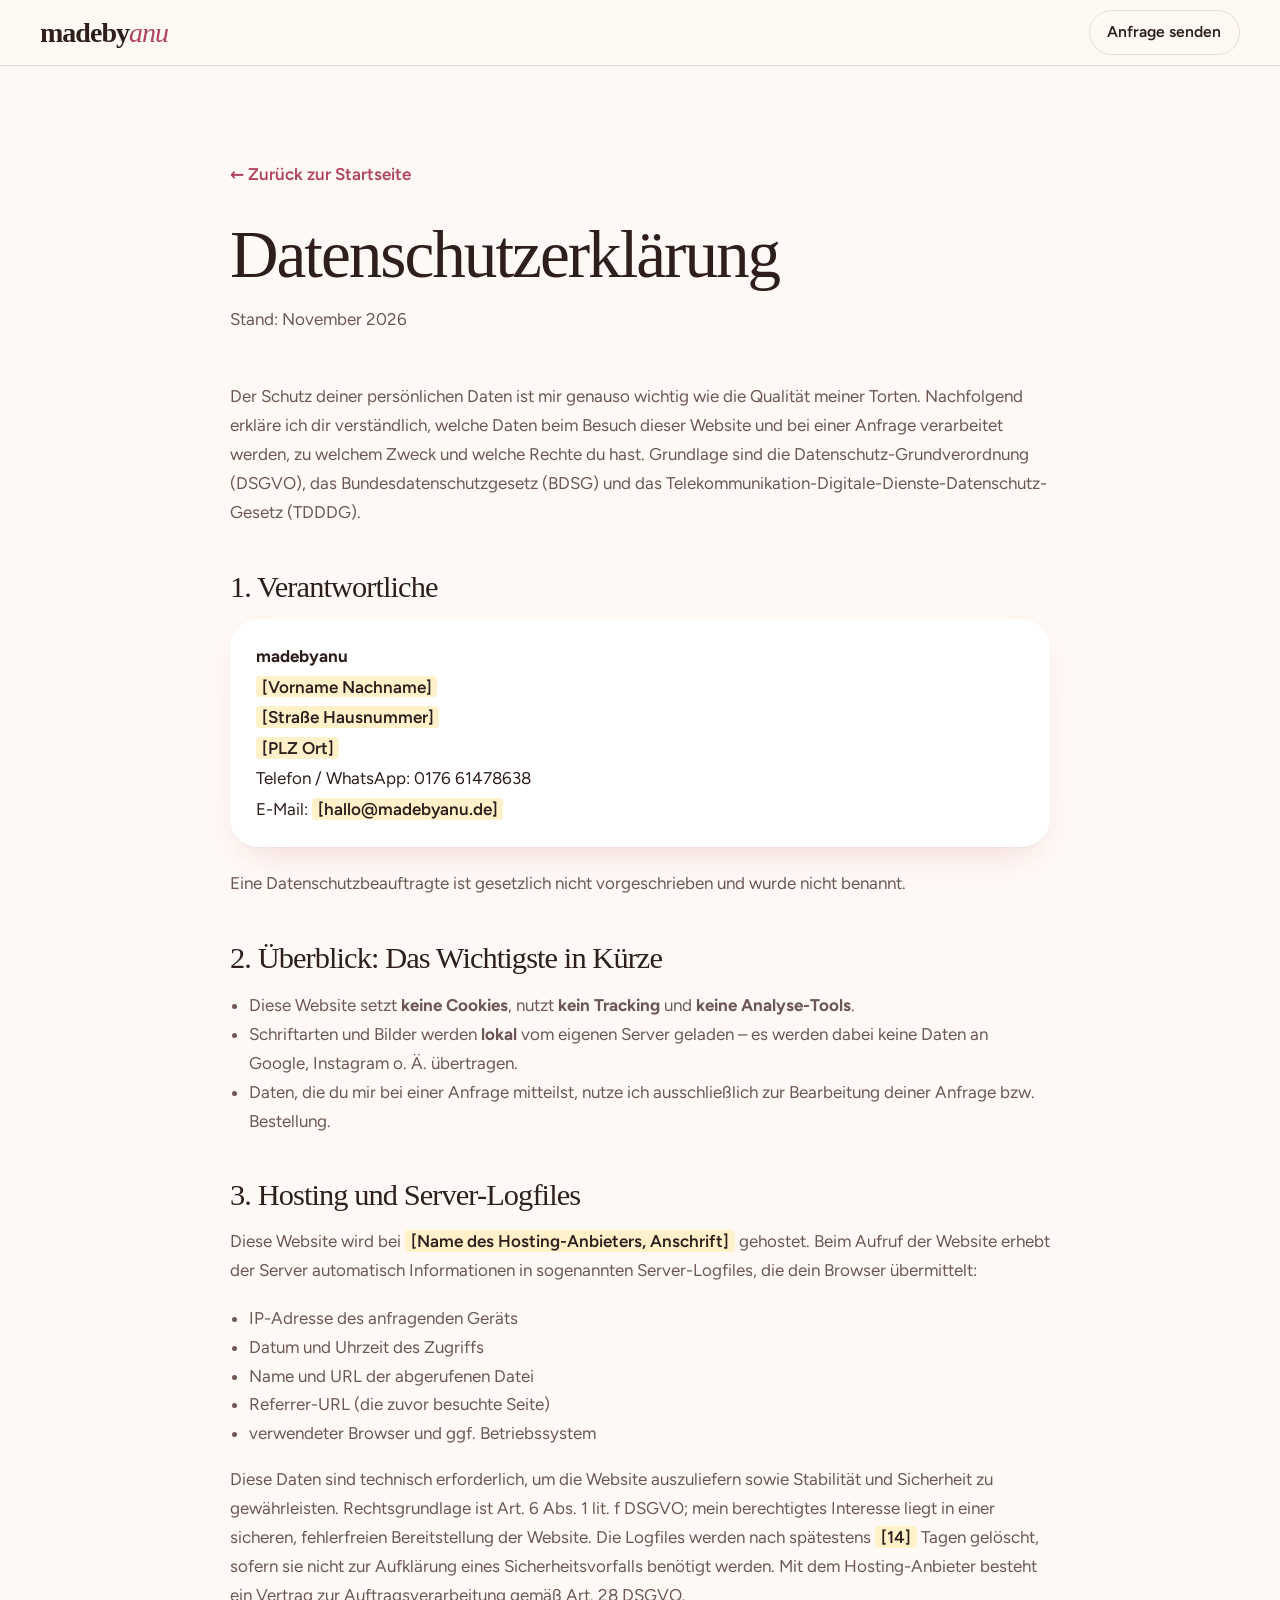
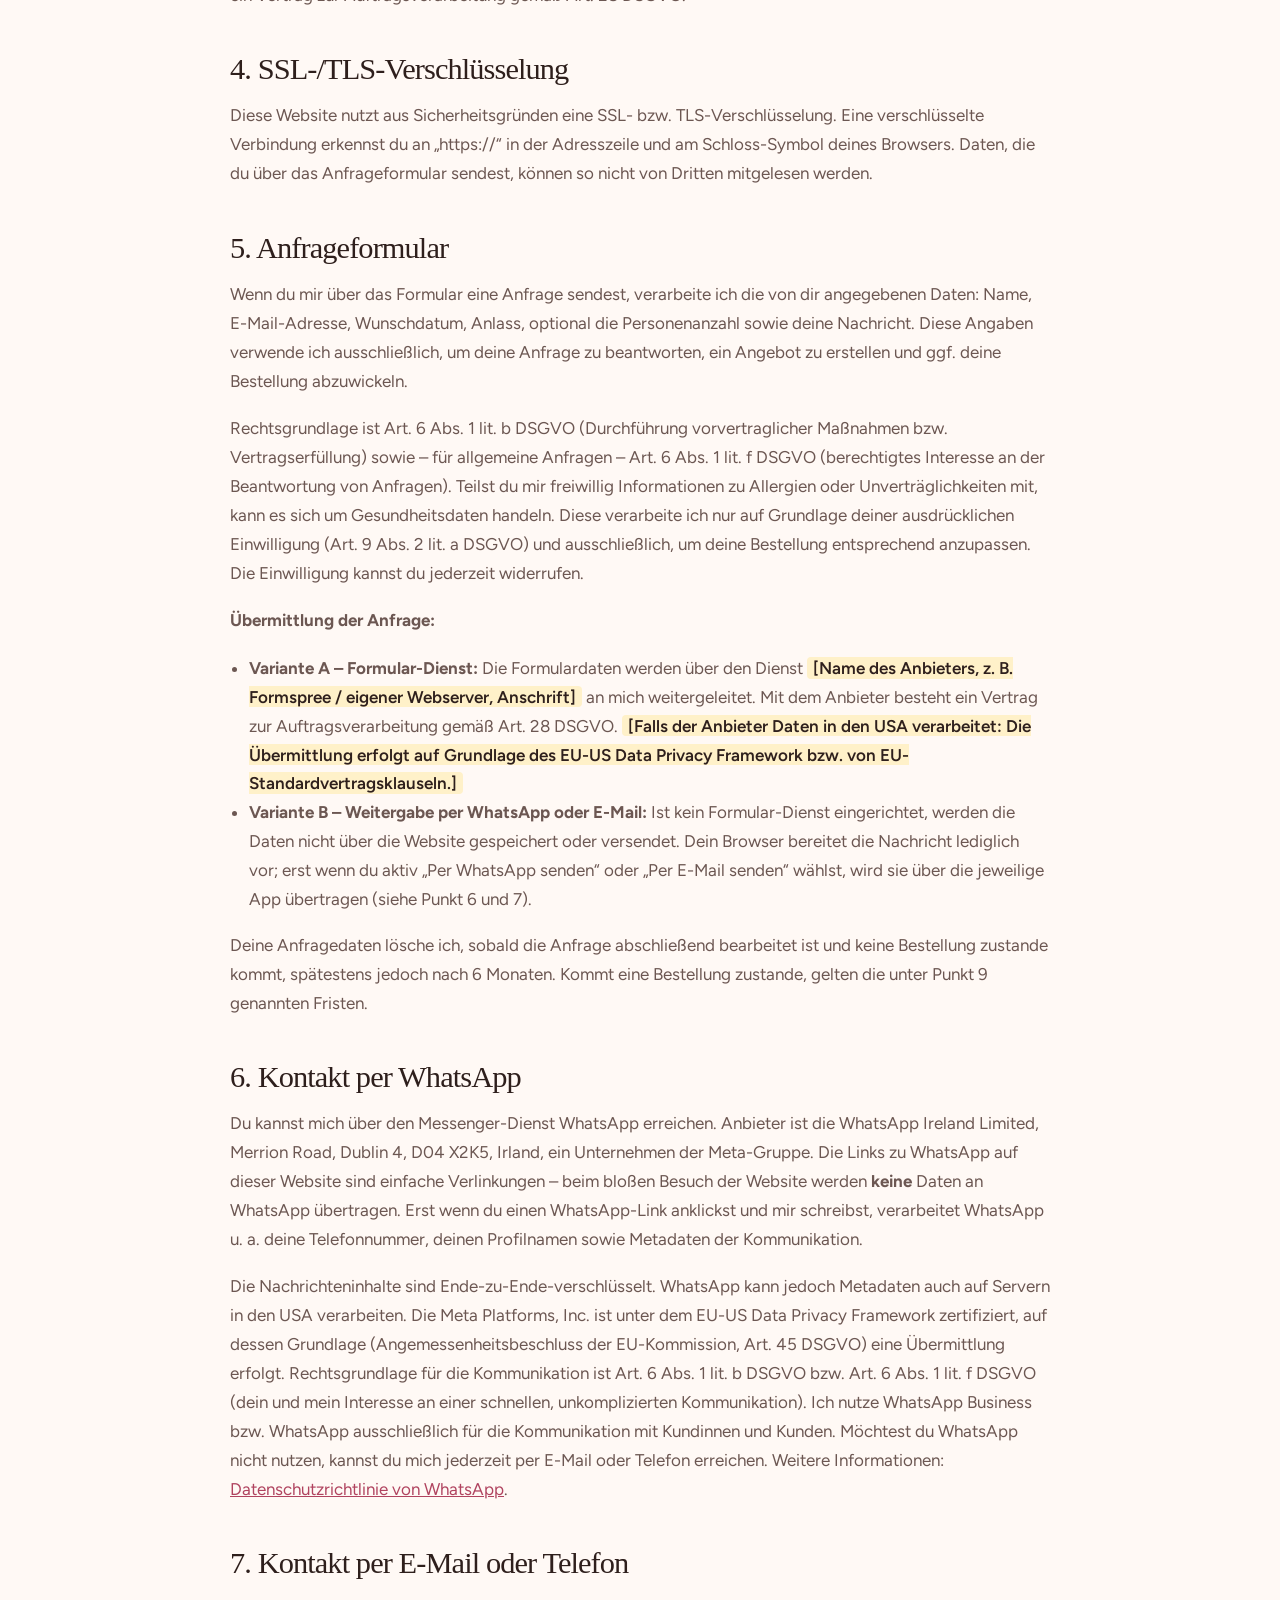
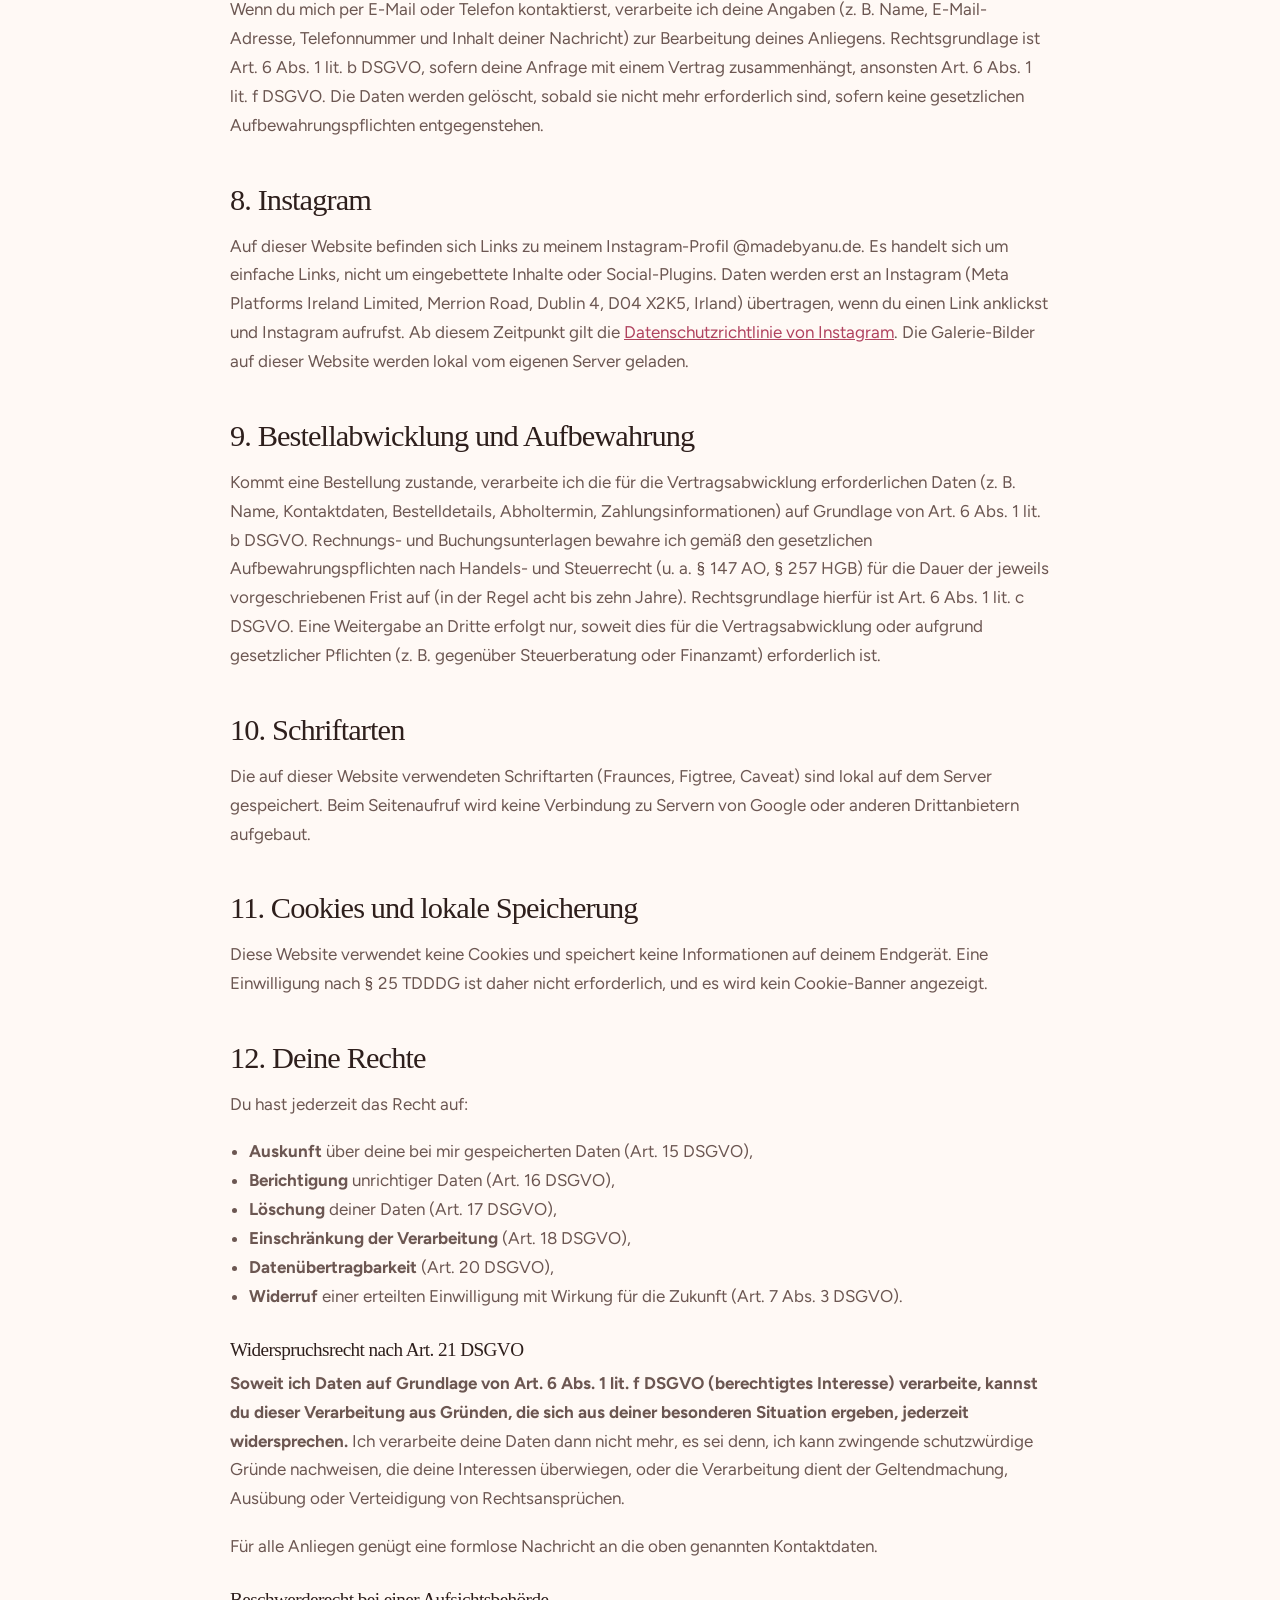
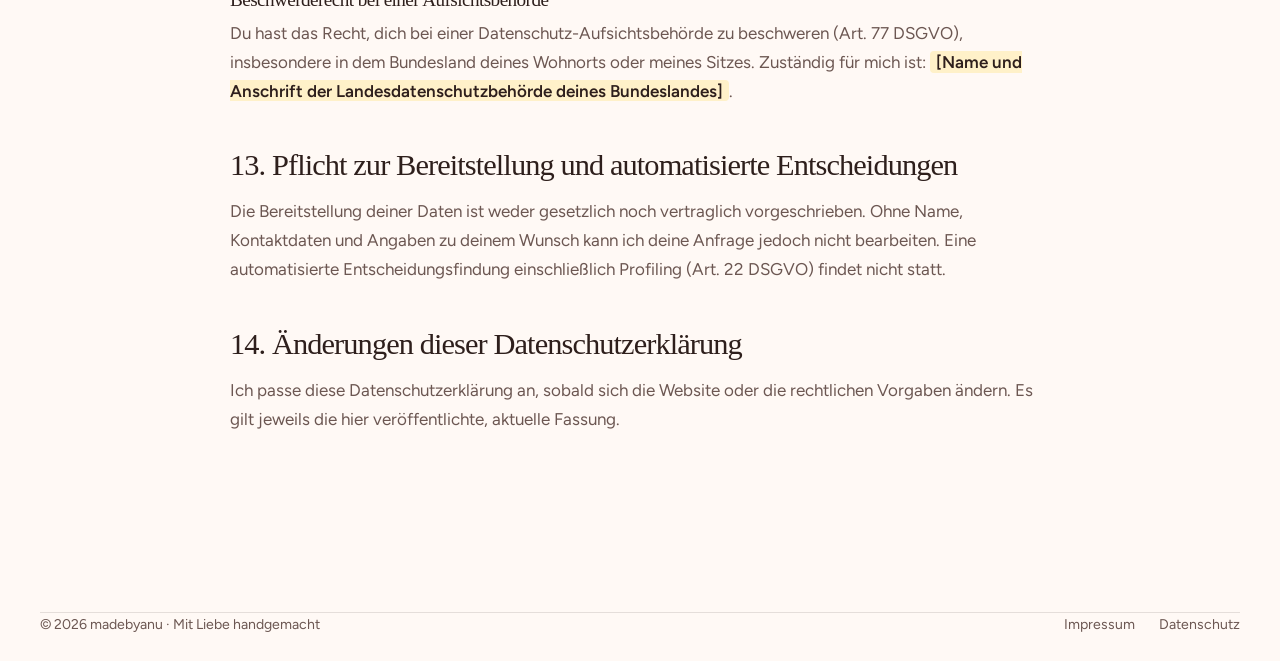
==== datenschutz.html @ 656e993e "madebyanu Website: Video-Hero, Sorten, Kreationen, Kontakt, Impressum & Datenschutz Co-Authored-By: " ====
<!doctype html>
<html lang="de">
<head>
  <meta charset="utf-8">
  <meta name="viewport" content="width=device-width, initial-scale=1">
  <title>Datenschutzerklärung – madebyanu</title>
  <meta name="robots" content="noindex, follow">
  <link rel="icon" href="assets/img/favicon.svg" type="image/svg+xml">
  <link rel="stylesheet" href="assets/css/styles.css">
</head>
<body>
<a class="skip-link" href="#main">Zum Inhalt springen</a>
<header class="site-header is-scrolled">
  <div class="wrap nav">
    <a class="logo" href="index.html" aria-label="madebyanu – zur Startseite"><b>madeby</b><i>anu</i></a>
    <a class="btn btn--ghost" href="index.html#kontakt" style="min-height:44px;padding:.5rem 1.1rem">Anfrage senden</a>
  </div>
</header>

<main id="main" class="legal">
  <div class="wrap">
    <a class="back-link" href="index.html">← Zurück zur Startseite</a>
    <h1>Datenschutz&shy;erklärung</h1>
    <p class="meta">Stand: November 2026</p>

    <p>
      Der Schutz deiner persönlichen Daten ist mir genauso wichtig wie die Qualität meiner Torten. Nachfolgend erkläre ich
      dir verständlich, welche Daten beim Besuch dieser Website und bei einer Anfrage verarbeitet werden, zu welchem Zweck
      und welche Rechte du hast. Grundlage sind die Datenschutz-Grundverordnung (DSGVO), das Bundesdatenschutzgesetz (BDSG)
      und das Telekommunikation-Digitale-Dienste-Datenschutz-Gesetz (TDDDG).
    </p>

    <h2>1. Verantwortliche</h2>
    <address>
      <strong>madebyanu</strong><br>
      <span class="placeholder">[Vorname Nachname]</span><br>
      <span class="placeholder">[Straße Hausnummer]</span><br>
      <span class="placeholder">[PLZ Ort]</span><br>
      Telefon / WhatsApp: 0176 61478638<br>
      E-Mail: <span class="placeholder">[hallo@madebyanu.de]</span>
    </address>
    <p>Eine Datenschutzbeauftragte ist gesetzlich nicht vorgeschrieben und wurde nicht benannt.</p>

    <h2>2. Überblick: Das Wichtigste in Kürze</h2>
    <ul>
      <li>Diese Website setzt <strong>keine Cookies</strong>, nutzt <strong>kein Tracking</strong> und <strong>keine Analyse-Tools</strong>.</li>
      <li>Schriftarten und Bilder werden <strong>lokal</strong> vom eigenen Server geladen – es werden dabei keine Daten an Google, Instagram o. Ä. übertragen.</li>
      <li>Daten, die du mir bei einer Anfrage mitteilst, nutze ich ausschließlich zur Bearbeitung deiner Anfrage bzw. Bestellung.</li>
    </ul>

    <h2>3. Hosting und Server-Logfiles</h2>
    <p>
      Diese Website wird bei <span class="placeholder">[Name des Hosting-Anbieters, Anschrift]</span> gehostet. Beim Aufruf
      der Website erhebt der Server automatisch Informationen in sogenannten Server-Logfiles, die dein Browser übermittelt:
    </p>
    <ul>
      <li>IP-Adresse des anfragenden Geräts</li>
      <li>Datum und Uhrzeit des Zugriffs</li>
      <li>Name und URL der abgerufenen Datei</li>
      <li>Referrer-URL (die zuvor besuchte Seite)</li>
      <li>verwendeter Browser und ggf. Betriebssystem</li>
    </ul>
    <p>
      Diese Daten sind technisch erforderlich, um die Website auszuliefern sowie Stabilität und Sicherheit zu gewährleisten.
      Rechtsgrundlage ist Art. 6 Abs. 1 lit. f DSGVO; mein berechtigtes Interesse liegt in einer sicheren, fehlerfreien
      Bereitstellung der Website. Die Logfiles werden nach spätestens <span class="placeholder">[14]</span> Tagen gelöscht,
      sofern sie nicht zur Aufklärung eines Sicherheitsvorfalls benötigt werden. Mit dem Hosting-Anbieter besteht ein Vertrag
      zur Auftragsverarbeitung gemäß Art. 28 DSGVO.
    </p>

    <h2>4. SSL-/TLS-Verschlüsselung</h2>
    <p>
      Diese Website nutzt aus Sicherheitsgründen eine SSL- bzw. TLS-Verschlüsselung. Eine verschlüsselte Verbindung erkennst
      du an „https://“ in der Adresszeile und am Schloss-Symbol deines Browsers. Daten, die du über das Anfrageformular
      sendest, können so nicht von Dritten mitgelesen werden.
    </p>

    <h2>5. Anfrageformular</h2>
    <p>
      Wenn du mir über das Formular eine Anfrage sendest, verarbeite ich die von dir angegebenen Daten: Name, E-Mail-Adresse,
      Wunschdatum, Anlass, optional die Personenanzahl sowie deine Nachricht. Diese Angaben verwende ich ausschließlich, um
      deine Anfrage zu beantworten, ein Angebot zu erstellen und ggf. deine Bestellung abzuwickeln.
    </p>
    <p>
      Rechtsgrundlage ist Art. 6 Abs. 1 lit. b DSGVO (Durchführung vorvertraglicher Maßnahmen bzw. Vertragserfüllung) sowie
      – für allgemeine Anfragen – Art. 6 Abs. 1 lit. f DSGVO (berechtigtes Interesse an der Beantwortung von Anfragen).
      Teilst du mir freiwillig Informationen zu Allergien oder Unverträglichkeiten mit, kann es sich um Gesundheitsdaten handeln.
      Diese verarbeite ich nur auf Grundlage deiner ausdrücklichen Einwilligung (Art. 9 Abs. 2 lit. a DSGVO) und ausschließlich,
      um deine Bestellung entsprechend anzupassen. Die Einwilligung kannst du jederzeit widerrufen.
    </p>
    <p><strong>Übermittlung der Anfrage:</strong></p>
    <ul>
      <li>
        <strong>Variante A – Formular-Dienst:</strong> Die Formulardaten werden über den Dienst
        <span class="placeholder">[Name des Anbieters, z. B. Formspree / eigener Webserver, Anschrift]</span> an mich
        weitergeleitet. Mit dem Anbieter besteht ein Vertrag zur Auftragsverarbeitung gemäß Art. 28 DSGVO.
        <span class="placeholder">[Falls der Anbieter Daten in den USA verarbeitet: Die Übermittlung erfolgt auf Grundlage des
        EU-US Data Privacy Framework bzw. von EU-Standardvertragsklauseln.]</span>
      </li>
      <li>
        <strong>Variante B – Weitergabe per WhatsApp oder E-Mail:</strong> Ist kein Formular-Dienst eingerichtet, werden die Daten
        nicht über die Website gespeichert oder versendet. Dein Browser bereitet die Nachricht lediglich vor; erst wenn du aktiv
        „Per WhatsApp senden“ oder „Per E-Mail senden“ wählst, wird sie über die jeweilige App übertragen (siehe Punkt 6 und 7).
      </li>
    </ul>
    <p>
      Deine Anfragedaten lösche ich, sobald die Anfrage abschließend bearbeitet ist und keine Bestellung zustande kommt,
      spätestens jedoch nach 6 Monaten. Kommt eine Bestellung zustande, gelten die unter Punkt 9 genannten Fristen.
    </p>

    <h2>6. Kontakt per WhatsApp</h2>
    <p>
      Du kannst mich über den Messenger-Dienst WhatsApp erreichen. Anbieter ist die WhatsApp Ireland Limited, Merrion Road,
      Dublin 4, D04 X2K5, Irland, ein Unternehmen der Meta-Gruppe. Die Links zu WhatsApp auf dieser Website sind einfache
      Verlinkungen – beim bloßen Besuch der Website werden <strong>keine</strong> Daten an WhatsApp übertragen.
      Erst wenn du einen WhatsApp-Link anklickst und mir schreibst, verarbeitet WhatsApp u. a. deine Telefonnummer,
      deinen Profilnamen sowie Metadaten der Kommunikation.
    </p>
    <p>
      Die Nachrichteninhalte sind Ende-zu-Ende-verschlüsselt. WhatsApp kann jedoch Metadaten auch auf Servern in den USA
      verarbeiten. Die Meta Platforms, Inc. ist unter dem EU-US Data Privacy Framework zertifiziert, auf dessen Grundlage
      (Angemessenheitsbeschluss der EU-Kommission, Art. 45 DSGVO) eine Übermittlung erfolgt. Rechtsgrundlage für die
      Kommunikation ist Art. 6 Abs. 1 lit. b DSGVO bzw. Art. 6 Abs. 1 lit. f DSGVO (dein und mein Interesse an einer schnellen,
      unkomplizierten Kommunikation). Ich nutze WhatsApp Business bzw. WhatsApp ausschließlich für die Kommunikation mit
      Kundinnen und Kunden. Möchtest du WhatsApp nicht nutzen, kannst du mich jederzeit per E-Mail oder Telefon erreichen.
      Weitere Informationen: <a href="https://www.whatsapp.com/legal/privacy-policy-eea" target="_blank" rel="noopener">Datenschutzrichtlinie von WhatsApp</a>.
    </p>

    <h2>7. Kontakt per E-Mail oder Telefon</h2>
    <p>
      Wenn du mich per E-Mail oder Telefon kontaktierst, verarbeite ich deine Angaben (z. B. Name, E-Mail-Adresse,
      Telefonnummer und Inhalt deiner Nachricht) zur Bearbeitung deines Anliegens. Rechtsgrundlage ist Art. 6 Abs. 1 lit. b DSGVO,
      sofern deine Anfrage mit einem Vertrag zusammenhängt, ansonsten Art. 6 Abs. 1 lit. f DSGVO. Die Daten werden gelöscht,
      sobald sie nicht mehr erforderlich sind, sofern keine gesetzlichen Aufbewahrungspflichten entgegenstehen.
    </p>

    <h2>8. Instagram</h2>
    <p>
      Auf dieser Website befinden sich Links zu meinem Instagram-Profil @madebyanu.de. Es handelt sich um einfache Links,
      nicht um eingebettete Inhalte oder Social-Plugins. Daten werden erst an Instagram (Meta Platforms Ireland Limited,
      Merrion Road, Dublin 4, D04 X2K5, Irland) übertragen, wenn du einen Link anklickst und Instagram aufrufst. Ab diesem Zeitpunkt
      gilt die <a href="https://privacycenter.instagram.com/policy" target="_blank" rel="noopener">Datenschutzrichtlinie von Instagram</a>.
      Die Galerie-Bilder auf dieser Website werden lokal vom eigenen Server geladen.
    </p>

    <h2>9. Bestellabwicklung und Aufbewahrung</h2>
    <p>
      Kommt eine Bestellung zustande, verarbeite ich die für die Vertragsabwicklung erforderlichen Daten (z. B. Name,
      Kontaktdaten, Bestelldetails, Abholtermin, Zahlungsinformationen) auf Grundlage von Art. 6 Abs. 1 lit. b DSGVO.
      Rechnungs- und Buchungsunterlagen bewahre ich gemäß den gesetzlichen Aufbewahrungspflichten nach Handels- und Steuerrecht
      (u. a. § 147 AO, § 257 HGB) für die Dauer der jeweils vorgeschriebenen Frist auf (in der Regel acht bis zehn Jahre).
      Rechtsgrundlage hierfür ist Art. 6 Abs. 1 lit. c DSGVO. Eine Weitergabe an Dritte erfolgt nur, soweit dies für die
      Vertragsabwicklung oder aufgrund gesetzlicher Pflichten (z. B. gegenüber Steuerberatung oder Finanzamt) erforderlich ist.
    </p>

    <h2>10. Schriftarten</h2>
    <p>
      Die auf dieser Website verwendeten Schriftarten (Fraunces, Figtree, Caveat) sind lokal auf dem Server gespeichert.
      Beim Seitenaufruf wird keine Verbindung zu Servern von Google oder anderen Drittanbietern aufgebaut.
    </p>

    <h2>11. Cookies und lokale Speicherung</h2>
    <p>
      Diese Website verwendet keine Cookies und speichert keine Informationen auf deinem Endgerät. Eine Einwilligung
      nach § 25 TDDDG ist daher nicht erforderlich, und es wird kein Cookie-Banner angezeigt.
    </p>

    <h2>12. Deine Rechte</h2>
    <p>Du hast jederzeit das Recht auf:</p>
    <ul>
      <li><strong>Auskunft</strong> über deine bei mir gespeicherten Daten (Art. 15 DSGVO),</li>
      <li><strong>Berichtigung</strong> unrichtiger Daten (Art. 16 DSGVO),</li>
      <li><strong>Löschung</strong> deiner Daten (Art. 17 DSGVO),</li>
      <li><strong>Einschränkung der Verarbeitung</strong> (Art. 18 DSGVO),</li>
      <li><strong>Datenübertragbarkeit</strong> (Art. 20 DSGVO),</li>
      <li><strong>Widerruf</strong> einer erteilten Einwilligung mit Wirkung für die Zukunft (Art. 7 Abs. 3 DSGVO).</li>
    </ul>
    <h3>Widerspruchsrecht nach Art. 21 DSGVO</h3>
    <p>
      <strong>Soweit ich Daten auf Grundlage von Art. 6 Abs. 1 lit. f DSGVO (berechtigtes Interesse) verarbeite, kannst du
      dieser Verarbeitung aus Gründen, die sich aus deiner besonderen Situation ergeben, jederzeit widersprechen.</strong>
      Ich verarbeite deine Daten dann nicht mehr, es sei denn, ich kann zwingende schutzwürdige Gründe nachweisen, die deine
      Interessen überwiegen, oder die Verarbeitung dient der Geltendmachung, Ausübung oder Verteidigung von Rechtsansprüchen.
    </p>
    <p>Für alle Anliegen genügt eine formlose Nachricht an die oben genannten Kontaktdaten.</p>

    <h3>Beschwerderecht bei einer Aufsichtsbehörde</h3>
    <p>
      Du hast das Recht, dich bei einer Datenschutz-Aufsichtsbehörde zu beschweren (Art. 77 DSGVO), insbesondere in dem
      Bundesland deines Wohnorts oder meines Sitzes. Zuständig für mich ist:
      <span class="placeholder">[Name und Anschrift der Landesdatenschutzbehörde deines Bundeslandes]</span>.
    </p>

    <h2>13. Pflicht zur Bereitstellung und automatisierte Entscheidungen</h2>
    <p>
      Die Bereitstellung deiner Daten ist weder gesetzlich noch vertraglich vorgeschrieben. Ohne Name, Kontaktdaten und
      Angaben zu deinem Wunsch kann ich deine Anfrage jedoch nicht bearbeiten. Eine automatisierte Entscheidungsfindung
      einschließlich Profiling (Art. 22 DSGVO) findet nicht statt.
    </p>

    <h2>14. Änderungen dieser Datenschutzerklärung</h2>
    <p>
      Ich passe diese Datenschutzerklärung an, sobald sich die Website oder die rechtlichen Vorgaben ändern.
      Es gilt jeweils die hier veröffentlichte, aktuelle Fassung.
    </p>
  </div>
</main>

<footer class="site-footer" style="padding-top:2rem">
  <div class="wrap footer-bottom" style="padding-top:0">
    <p style="margin:0">© 2026 madebyanu · Mit Liebe handgemacht</p>
    <nav aria-label="Rechtliches"><ul><li><a href="impressum.html">Impressum</a></li><li><a href="datenschutz.html" aria-current="page">Datenschutz</a></li></ul></nav>
  </div>
</footer>
</body>
</html>
---- assets/css/styles.css ----
/* ==========================================================================
   madebyanu – Stylesheet  ·  "soft girly" Look
   Handgeschriebenes CSS ohne Framework-CDN: eigener Look, schnell, DSGVO-freundlich.
   ========================================================================== */

/* ---------- Schriften (lokal, SIL Open Font License) ---------- */
@font-face { font-family: "Fraunces"; src: url("../fonts/fraunces-latin-full-normal.woff2") format("woff2"); font-weight: 100 900; font-style: normal; font-display: swap; }
@font-face { font-family: "Fraunces"; src: url("../fonts/fraunces-latin-full-italic.woff2") format("woff2"); font-weight: 100 900; font-style: italic; font-display: swap; }
@font-face { font-family: "Figtree"; src: url("../fonts/figtree-latin-wght-normal.woff2") format("woff2"); font-weight: 300 900; font-style: normal; font-display: swap; }
@font-face { font-family: "Caveat"; src: url("../fonts/caveat-latin-500-normal.woff2") format("woff2"); font-weight: 500; font-style: normal; font-display: swap; }

/* ---------- Design-Tokens ---------- */
:root {
  --milk: #fff9f5;
  --milk-2: #fdf1ec;
  --blush: #fde6ea;
  --pink: #f7c4cf;
  --pink-mid: #ee9fb1;
  --berry: #b0435f;          /* Text-Akzent, AA auf hellem Grund */
  --pistachio: #a8c26a;
  --pistachio-soft: #edf2dc;
  --lotus: #c98a4b;
  --lotus-soft: #f7e9d8;
  --ink: #2e1f1c;
  --ink-soft: #6c5752;
  --line: rgba(46, 31, 28, .12);
  --white: #ffffff;

  --serif: "Fraunces", "Iowan Old Style", Georgia, serif;
  --sans: "Figtree", system-ui, -apple-system, "Segoe UI", sans-serif;
  --hand: "Caveat", "Segoe Print", cursive;

  --r-s: 16px;
  --r: 28px;
  --r-l: 40px;
  --shadow: 0 1px 2px rgba(46, 31, 28, .04), 0 16px 40px -20px rgba(176, 67, 95, .28);
  --shadow-lift: 0 2px 6px rgba(46, 31, 28, .05), 0 30px 60px -28px rgba(176, 67, 95, .42);

  --wrap: 1240px;
  --gutter: clamp(1rem, 4vw, 2.5rem);
  --section: clamp(4.5rem, 10vw, 8.5rem);
  --ease: cubic-bezier(.22, .8, .24, 1);
}

/* ---------- Basis ---------- */
*, *::before, *::after { box-sizing: border-box; }
html { scroll-behavior: smooth; scroll-padding-top: 90px; -webkit-text-size-adjust: 100%; }
body {
  margin: 0; background: var(--milk); color: var(--ink);
  font-family: var(--sans); font-size: clamp(1rem, .96rem + .2vw, 1.0625rem); line-height: 1.7;
  -webkit-font-smoothing: antialiased; text-rendering: optimizeLegibility; overflow-x: hidden;
}
img, svg, video { display: block; max-width: 100%; }
a { color: inherit; }
button, input, select, textarea { font: inherit; color: inherit; }
::selection { background: var(--pink); color: var(--ink); }

h1, h2, h3 {
  font-family: var(--serif); font-weight: 400; margin: 0;
  font-variation-settings: "SOFT" 100, "WONK" 0, "opsz" 96;
  line-height: 1.02; letter-spacing: -.03em;
}
h1 em, h2 em, h3 em { font-style: italic; color: var(--berry); font-variation-settings: "SOFT" 100, "WONK" 1, "opsz" 96; }
p { margin: 0 0 1.1em; }

.wrap { width: min(100% - var(--gutter) * 2, var(--wrap)); margin-inline: auto; }

.skip-link { position: absolute; left: 1rem; top: -4rem; z-index: 100; background: var(--ink); color: var(--milk); padding: .7rem 1.1rem; border-radius: 999px; text-decoration: none; transition: top .2s; }
.skip-link:focus { top: 1rem; }
:focus-visible { outline: 2px solid var(--berry); outline-offset: 3px; border-radius: 8px; }
.sr-only { position: absolute; width: 1px; height: 1px; padding: 0; margin: -1px; overflow: hidden; clip: rect(0,0,0,0); white-space: nowrap; border: 0; }

/* Mini-Label (Pill) */
.pill {
  display: inline-flex; align-items: center; gap: .45rem;
  padding: .42rem .95rem; border-radius: 999px; background: var(--white);
  font-size: .78rem; font-weight: 600; letter-spacing: .08em; text-transform: uppercase; color: var(--berry);
  box-shadow: 0 0 0 1px var(--line);
  margin-bottom: 1.3rem;
}
.pill--pink { background: var(--blush); box-shadow: none; }
.hand { font-family: var(--hand); font-weight: 500; color: var(--berry); line-height: 1.1; }

/* Sticker */
.sticker {
  position: absolute; z-index: 2; display: inline-flex; align-items: center; gap: .35rem;
  padding: .38rem .8rem; border-radius: 999px; background: var(--ink); color: var(--milk);
  font-size: .74rem; font-weight: 700; letter-spacing: .06em; text-transform: uppercase;
  transform: rotate(-6deg); box-shadow: 0 8px 20px -10px rgba(46, 31, 28, .5);
}
.sticker--pink { background: var(--pink); color: var(--ink); }

/* ---------- Buttons ---------- */
.btn {
  --bg: var(--ink); --fg: var(--milk);
  display: inline-flex; align-items: center; justify-content: center; gap: .6rem;
  min-height: 54px; padding: .85rem 1.65rem; border-radius: 999px;
  background: var(--bg); color: var(--fg); border: 1px solid var(--bg);
  font-weight: 600; font-size: .98rem; text-decoration: none; cursor: pointer;
  transition: transform .35s var(--ease), box-shadow .35s var(--ease), background .25s, color .25s;
}
.btn:hover { transform: translateY(-2px) scale(1.01); box-shadow: var(--shadow); }
.btn svg { width: 18px; height: 18px; transition: transform .35s var(--ease); }
.btn:hover svg { transform: translateX(3px); }
.btn--light { --bg: rgba(255, 255, 255, .78); --fg: var(--ink); border-color: rgba(255, 255, 255, .9); -webkit-backdrop-filter: blur(10px); backdrop-filter: blur(10px); }
.btn--ghost { --bg: transparent; --fg: var(--ink); border-color: var(--line); }
.btn--ghost:hover { background: var(--white); }
.btn--pink { --bg: var(--berry); --fg: var(--white); }

/* ---------- Header ---------- */
.site-header { position: fixed; inset: 0 0 auto; z-index: 50; padding: 1.4rem 0; transition: padding .35s, background .35s, box-shadow .35s; }
.site-header.is-scrolled {
  padding: .55rem 0; background: rgba(255, 249, 245, .82);
  -webkit-backdrop-filter: saturate(1.3) blur(16px); backdrop-filter: saturate(1.3) blur(16px);
  box-shadow: 0 1px 0 var(--line);
}
.nav { display: flex; align-items: center; justify-content: space-between; gap: 1rem; }
.logo {
  display: inline-flex; align-items: baseline; text-decoration: none; position: relative; z-index: 2;
  font-family: var(--serif); font-size: 1.75rem; letter-spacing: -.035em; font-variation-settings: "SOFT" 100, "opsz" 72;
}
.logo i { font-style: italic; color: var(--berry); font-variation-settings: "SOFT" 100, "WONK" 1; }
.logo .logo-heart { width: 12px; height: 12px; align-self: flex-start; margin: .35rem 0 0 .15rem; color: var(--pink-mid); }

.nav-menu { display: flex; align-items: center; gap: .7rem; }
.nav-list {
  display: flex; align-items: center; gap: .2rem; list-style: none; margin: 0; padding: .35rem;
  background: rgba(255, 255, 255, .7); border-radius: 999px; box-shadow: 0 0 0 1px rgba(255,255,255,.9), 0 8px 24px -16px rgba(46,31,28,.35);
  -webkit-backdrop-filter: blur(14px); backdrop-filter: blur(14px);
}
.nav-list a {
  display: block; text-decoration: none; font-weight: 500; font-size: .93rem;
  padding: .5rem 1rem; border-radius: 999px; transition: background .25s, color .25s;
}
.nav-list a:hover { background: var(--blush); }
.nav-list a[aria-current="true"] { background: var(--ink); color: var(--milk); }
.ig-btn {
  width: 48px; height: 48px; border-radius: 50%; display: inline-grid; place-items: center; text-decoration: none;
  background: rgba(255,255,255,.7); box-shadow: 0 0 0 1px rgba(255,255,255,.9), 0 8px 24px -16px rgba(46,31,28,.35);
  -webkit-backdrop-filter: blur(14px); backdrop-filter: blur(14px); transition: transform .3s var(--ease), background .25s;
}
.ig-btn:hover { transform: rotate(-8deg) scale(1.06); background: var(--white); }
.ig-btn svg { width: 22px; height: 22px; }
.ig-btn .ig-label { display: none; }
.nav-cta { min-height: 48px; padding: .6rem 1.3rem; font-size: .92rem; }

.nav-toggle { display: none; width: 50px; height: 50px; border: 0; border-radius: 50%; background: var(--white); cursor: pointer; position: relative; z-index: 2; box-shadow: 0 8px 24px -16px rgba(46,31,28,.4); }
.nav-toggle span, .nav-toggle span::before, .nav-toggle span::after { position: absolute; left: 50%; width: 18px; height: 1.6px; background: var(--ink); border-radius: 2px; transform: translateX(-50%); transition: transform .35s var(--ease), background .2s; }
.nav-toggle span { top: 50%; }
.nav-toggle span::before, .nav-toggle span::after { content: ""; left: 0; transform: none; }
.nav-toggle span::before { top: -6px; } .nav-toggle span::after { top: 6px; }
.nav-toggle[aria-expanded="true"] span { background: transparent; }
.nav-toggle[aria-expanded="true"] span::before { transform: translateY(6px) rotate(45deg); }
.nav-toggle[aria-expanded="true"] span::after { transform: translateY(-6px) rotate(-45deg); }

/* ---------- Hero mit Video ---------- */
.hero { padding: 10px; }
.hero-frame {
  position: relative; overflow: hidden; isolation: isolate;
  min-height: max(640px, calc(100svh - 20px)); padding-top: 6.5rem;
  border-radius: clamp(24px, 3vw, 44px);
  background: var(--lotus-soft) url("../video/hero-cream-poster.jpg") center / cover;
  display: flex; align-items: flex-end;
}
.hero-video { position: absolute; inset: 0; width: 100%; height: 100%; object-fit: cover; z-index: -2; }
.hero-frame::before { /* milchiger Schleier für Lesbarkeit */
  content: ""; position: absolute; inset: 0; z-index: -1; pointer-events: none;
  background:
    radial-gradient(70% 80% at 0% 100%, rgba(255, 249, 245, .92) 0%, rgba(255, 249, 245, .7) 38%, rgba(255, 249, 245, 0) 72%),
    linear-gradient(to bottom, rgba(255, 249, 245, .55), rgba(255, 249, 245, 0) 22%);
}
.hero-content { position: relative; padding: clamp(1.5rem, 5vw, 4.5rem); padding-bottom: clamp(2rem, 6vw, 5rem); max-width: 860px; }
.hero h1 { font-size: clamp(2.5rem, 1.2rem + 4.8vw, 6.4rem); margin-bottom: 1.5rem; }
.hero h1 .line { display: block; }
.hero-lead { font-size: clamp(1.05rem, 1rem + .35vw, 1.25rem); color: var(--ink-soft); max-width: 33rem; margin-bottom: 2rem; }
.hero-cta { display: flex; flex-wrap: wrap; gap: .7rem; }

.hero-card { /* "gerade im Ofen" Glas-Karte */
  position: absolute; right: clamp(1rem, 3vw, 2.5rem); bottom: clamp(1rem, 3vw, 2.5rem);
  display: flex; align-items: center; gap: .9rem; padding: .7rem 1.2rem .7rem .7rem; max-width: 300px;
  background: rgba(255, 255, 255, .72); border-radius: 22px; box-shadow: 0 0 0 1px rgba(255,255,255,.9), var(--shadow);
  -webkit-backdrop-filter: blur(14px); backdrop-filter: blur(14px);
}
.hero-card img { width: 58px; height: 58px; border-radius: 16px; object-fit: cover; flex: none; }
.hero-card small { display: block; font-size: .72rem; font-weight: 700; letter-spacing: .08em; text-transform: uppercase; color: var(--berry); }
.hero-card strong { display: block; font-family: var(--serif); font-weight: 500; font-size: 1.05rem; line-height: 1.25; }
.hero-card .live { width: 8px; height: 8px; border-radius: 50%; background: var(--berry); display: inline-block; margin-right: .35rem; animation: blink 1.6s infinite; vertical-align: 1px; }
@keyframes blink { 50% { opacity: .25; } }

.video-toggle {
  position: absolute; top: clamp(5.5rem, 9vw, 6.5rem); right: clamp(1rem, 3vw, 2.5rem);
  width: 46px; height: 46px; border-radius: 50%; border: 0; cursor: pointer; display: grid; place-items: center;
  background: rgba(255, 255, 255, .7); -webkit-backdrop-filter: blur(10px); backdrop-filter: blur(10px);
  box-shadow: 0 0 0 1px rgba(255,255,255,.9);
}
.video-toggle svg { width: 18px; height: 18px; }
.video-toggle .i-play { display: none; }
.video-toggle[aria-pressed="true"] .i-play { display: block; }
.video-toggle[aria-pressed="true"] .i-pause { display: none; }

/* ---------- Laufband ---------- */
.ticker { background: var(--pink); overflow: hidden; padding: 1.1rem 0; white-space: nowrap; margin: 10px; border-radius: 999px; }
.ticker-track { display: inline-flex; animation: ticker 38s linear infinite; }
.ticker span { font-family: var(--serif); font-style: italic; font-size: clamp(1.3rem, 1.1rem + 1vw, 2rem); display: inline-flex; align-items: center; gap: 1.6rem; padding-right: 1.6rem; font-variation-settings: "SOFT" 100, "WONK" 1; }
.ticker span::after { content: "♡"; font-style: normal; font-size: .8em; color: var(--berry); }
@keyframes ticker { to { transform: translateX(-50%); } }

/* ---------- Sektionen ---------- */
.section { padding: var(--section) 0; position: relative; }
.section-head { max-width: 44rem; margin-bottom: clamp(2.5rem, 5vw, 4rem); }
.section-head h2 { font-size: clamp(2.4rem, 1.4rem + 4vw, 4.8rem); margin-bottom: 1.1rem; }
.section-head p { color: var(--ink-soft); font-size: 1.08rem; max-width: 34rem; }
.section-head--center { text-align: center; margin-inline: auto; }
.section-head--center p { margin-inline: auto; }
.section-head--split { max-width: none; display: flex; justify-content: space-between; align-items: flex-end; gap: 1.5rem 2rem; flex-wrap: wrap; }
.section-head--split > div { max-width: 40rem; }

/* ---------- Sorten ---------- */
.flavors { display: grid; grid-template-columns: repeat(3, 1fr); gap: clamp(1rem, 2vw, 1.6rem); list-style: none; padding: 0; margin: 0; }
.flavor {
  position: relative; background: var(--white); border-radius: var(--r-l); padding: .7rem .7rem 1.6rem;
  box-shadow: var(--shadow); transition: transform .5s var(--ease), box-shadow .5s var(--ease);
}
.flavor:hover { transform: translateY(-6px) rotate(-.6deg); box-shadow: var(--shadow-lift); }
.flavor-media { position: relative; aspect-ratio: 1 / .82; border-radius: calc(var(--r-l) - 10px); overflow: hidden; margin-bottom: 1.3rem; }
.flavor-media img { width: 100%; height: 100%; object-fit: cover; transition: transform 1.2s var(--ease); }
.flavor:hover .flavor-media img { transform: scale(1.08) rotate(2deg); }
.flavor .sticker { top: 1.3rem; right: 1.3rem; }
.flavor h3 { font-size: clamp(1.6rem, 1.3rem + .9vw, 2.1rem); padding: 0 1rem; margin-bottom: .5rem; }
.flavor p { color: var(--ink-soft); padding: 0 1rem; margin: 0; font-size: .98rem; }
.flavor .dot { display: inline-block; width: .6em; height: .6em; border-radius: 50%; margin-right: .4rem; vertical-align: .12em; }
.flavor-note { text-align: center; margin-top: 2.2rem; color: var(--ink-soft); }
.flavor-note .hand { font-size: 1.6rem; }

/* ---------- Kreationen ---------- */
.cards { display: grid; grid-template-columns: repeat(4, 1fr); gap: clamp(.9rem, 1.8vw, 1.4rem); }
.card {
  position: relative; display: flex; flex-direction: column; border-radius: var(--r-l); overflow: hidden;
  background: var(--tone, var(--blush)); transition: transform .5s var(--ease), box-shadow .5s var(--ease);
}
.card:nth-child(2) { --tone: var(--pistachio-soft); }
.card:nth-child(3) { --tone: var(--lotus-soft); }
.card:nth-child(4) { --tone: #f3e8f6; }
.card:hover { transform: translateY(-6px); box-shadow: var(--shadow-lift); }
.card-media { position: relative; aspect-ratio: 4 / 4.4; overflow: hidden; margin: .6rem .6rem 0; border-radius: calc(var(--r-l) - 8px); }
.card-media img { width: 100%; height: 100%; object-fit: cover; object-position: center 70%; transition: transform 1.1s var(--ease); }
.card:hover .card-media img { transform: scale(1.05); }
.card-num { position: absolute; top: .9rem; left: .9rem; font-family: var(--serif); font-style: italic; font-size: .95rem; background: var(--white); padding: .2rem .75rem; border-radius: 999px; }
.card-body { padding: 1.3rem 1.4rem 1.5rem; display: flex; flex-direction: column; flex: 1; }
.card h3 { font-size: clamp(1.45rem, 1.2rem + .6vw, 1.8rem); margin-bottom: .55rem; }
.card p { color: var(--ink-soft); font-size: .95rem; margin-bottom: 1.2rem; }
.card-link { margin-top: auto; display: inline-flex; align-items: center; gap: .45rem; font-weight: 600; font-size: .94rem; text-decoration: none; color: var(--ink); }
.card-link::before { content: ""; position: absolute; inset: 0; }
.card-link svg { width: 18px; height: 18px; transition: transform .35s var(--ease); }
.card:hover .card-link svg { transform: translateX(4px); }
.card-link span { border-bottom: 1.5px solid var(--berry); }

/* ---------- Ablauf ---------- */
.process-wrap { margin: 0 10px; border-radius: clamp(24px, 3vw, 44px); background: var(--blush); overflow: hidden; position: relative; }
.steps { display: grid; grid-template-columns: repeat(3, 1fr); gap: clamp(1rem, 2vw, 1.5rem); list-style: none; padding: 0; margin: 0; counter-reset: step; }
.step { background: var(--white); border-radius: var(--r); padding: clamp(1.5rem, 3vw, 2.2rem); counter-increment: step; position: relative; }
.step::before {
  content: counter(step); display: grid; place-items: center; width: 54px; height: 54px; border-radius: 50%;
  background: var(--pink); font-family: var(--serif); font-style: italic; font-size: 1.6rem; margin-bottom: 1.3rem;
  font-variation-settings: "SOFT" 100, "WONK" 1;
}
.step:nth-child(2)::before { background: var(--pistachio-soft); }
.step:nth-child(3)::before { background: var(--lotus-soft); }
.step h3 { font-size: 1.5rem; margin-bottom: .7rem; }
.step p { color: var(--ink-soft); margin: 0; }

/* ---------- Über mich ---------- */
.about-grid { display: grid; grid-template-columns: .9fr 1.1fr; gap: clamp(2.5rem, 6vw, 6rem); align-items: center; }
.about-visual { position: relative; }
.about-photo { border-radius: 999px 999px var(--r-l) var(--r-l); overflow: hidden; aspect-ratio: 4 / 5; box-shadow: var(--shadow-lift); background: var(--blush); }
.about-photo img { width: 100%; height: 100%; object-fit: cover; }
.about-sticker {
  position: absolute; right: -1rem; bottom: 2.2rem; background: var(--white); padding: 1rem 1.3rem; border-radius: 22px;
  box-shadow: var(--shadow); transform: rotate(4deg); max-width: 230px;
}
.about-sticker .hand { font-size: 1.7rem; display: block; }
.about-sticker small { color: var(--ink-soft); font-size: .82rem; }
.about-swatch { position: absolute; left: -1.2rem; top: 2rem; width: 92px; height: 92px; border-radius: 50%; overflow: hidden; border: 5px solid var(--milk); box-shadow: var(--shadow); transform: rotate(-8deg); }
.about-swatch img { width: 100%; height: 100%; object-fit: cover; }
.about-text h2 { font-size: clamp(2.4rem, 1.4rem + 3.6vw, 4.4rem); margin-bottom: 1.5rem; }
.about-text .intro { font-family: var(--serif); font-size: clamp(1.25rem, 1.1rem + .5vw, 1.5rem); line-height: 1.5; font-variation-settings: "SOFT" 100, "opsz" 24; }
.about-text p { color: var(--ink-soft); }
.signature { font-size: 2.5rem; margin-top: 1.2rem; display: block; }
.values { display: flex; flex-wrap: wrap; gap: .6rem; margin: 2rem 0 0; list-style: none; padding: 0; }
.values li { display: inline-flex; align-items: center; gap: .55rem; padding: .65rem 1.1rem; border-radius: 999px; background: var(--white); box-shadow: 0 0 0 1px var(--line); font-weight: 500; font-size: .93rem; }
.values svg { width: 19px; height: 19px; color: var(--berry); }

/* ---------- Galerie ---------- */
.gallery {
  display: grid; grid-template-columns: repeat(4, 1fr); grid-auto-rows: clamp(170px, 22vw, 300px);
  grid-template-areas: "a b c f" "a d d e";
  gap: clamp(.6rem, 1.3vw, 1rem); list-style: none; padding: 0; margin: 0;
}
.gallery li:nth-child(1) { grid-area: a; } .gallery li:nth-child(2) { grid-area: b; } .gallery li:nth-child(3) { grid-area: c; }
.gallery li:nth-child(4) { grid-area: d; } .gallery li:nth-child(5) { grid-area: e; } .gallery li:nth-child(6) { grid-area: f; }
.gallery a { position: relative; display: block; height: 100%; border-radius: var(--r); overflow: hidden; background: var(--blush); }
.gallery figure { margin: 0; height: 100%; }
.gallery img { width: 100%; height: 100%; object-fit: cover; transition: transform 1s var(--ease); }
.gallery a::after { content: ""; position: absolute; inset: 0; background: linear-gradient(to top, rgba(46, 31, 28, .5), transparent 55%); opacity: 0; transition: opacity .4s; }
.gallery figcaption { position: absolute; left: 1rem; right: 1rem; bottom: .9rem; z-index: 1; color: var(--white); font-family: var(--serif); font-style: italic; font-size: 1.1rem; opacity: 0; transform: translateY(8px); transition: opacity .4s, transform .4s var(--ease); }
.gallery a:hover img, .gallery a:focus-visible img { transform: scale(1.05); }
.gallery a:hover::after, .gallery a:focus-visible::after, .gallery a:hover figcaption, .gallery a:focus-visible figcaption { opacity: 1; transform: none; }

/* ---------- FAQ ---------- */
.faq-grid { display: grid; grid-template-columns: .8fr 1.2fr; gap: clamp(2rem, 6vw, 6rem); align-items: start; }
.faq-list { display: grid; gap: .7rem; }
.faq-list details { background: var(--white); border-radius: 22px; padding: 0 1.4rem; box-shadow: 0 0 0 1px var(--line); transition: box-shadow .3s; }
.faq-list details[open] { box-shadow: var(--shadow); }
.faq-list summary { list-style: none; cursor: pointer; display: flex; justify-content: space-between; align-items: center; gap: 1rem; padding: 1.2rem 0; font-family: var(--serif); font-size: clamp(1.12rem, 1.05rem + .35vw, 1.3rem); font-variation-settings: "SOFT" 100, "opsz" 24; }
.faq-list summary::-webkit-details-marker { display: none; }
.plus { flex: none; width: 34px; height: 34px; border-radius: 50%; background: var(--blush); position: relative; transition: background .3s; }
.plus::before, .plus::after { content: ""; position: absolute; left: 50%; top: 50%; width: 12px; height: 1.6px; background: var(--ink); transform: translate(-50%, -50%); }
.plus::after { transform: translate(-50%, -50%) rotate(90deg); transition: transform .3s; }
details[open] .plus { background: var(--pink); }
details[open] .plus::after { transform: translate(-50%, -50%) rotate(0); }
.faq-list details p { color: var(--ink-soft); margin: 0 0 1.3rem; padding-right: 2.5rem; }

/* ---------- Kontakt ---------- */
.contact-wrap { margin: 0 10px; border-radius: clamp(24px, 3vw, 44px); background: linear-gradient(160deg, var(--blush), var(--lotus-soft)); }
.contact-grid { display: grid; grid-template-columns: .85fr 1.15fr; gap: clamp(2.5rem, 6vw, 5.5rem); align-items: start; }
.contact-aside h2 { font-size: clamp(2.4rem, 1.4rem + 3.6vw, 4.4rem); margin-bottom: 1.3rem; }
.contact-aside > p { color: var(--ink-soft); }
.contact-ways { list-style: none; padding: 0; margin: 2rem 0 0; display: grid; gap: .7rem; }
.contact-ways a { display: flex; align-items: center; gap: 1rem; padding: .9rem 1.1rem; text-decoration: none; background: rgba(255,255,255,.75); border-radius: 22px; transition: transform .35s var(--ease), background .25s; }
.contact-ways a:hover { transform: translateX(4px); background: var(--white); }
.contact-ways .ico { width: 46px; height: 46px; border-radius: 50%; background: var(--pink); display: grid; place-items: center; flex: none; }
.contact-ways .ico svg { width: 22px; height: 22px; }
.contact-ways strong { display: block; font-weight: 600; line-height: 1.3; }
.contact-ways small { color: var(--ink-soft); font-size: .88rem; }

.form-card { background: var(--white); border-radius: var(--r-l); box-shadow: var(--shadow-lift); padding: clamp(1.4rem, 4vw, 3rem); }
.form-grid { display: grid; grid-template-columns: 1fr 1fr; gap: 1.15rem 1rem; }
.field { display: flex; flex-direction: column; gap: .45rem; }
.field--full { grid-column: 1 / -1; }
.field label, .field legend { font-weight: 600; font-size: .9rem; }
.field .opt { font-weight: 400; color: var(--ink-soft); }
.field input, .field textarea { width: 100%; min-height: 54px; padding: .8rem 1.1rem; background: var(--milk-2); border: 1.5px solid transparent; border-radius: 18px; transition: border-color .25s, background .25s, box-shadow .25s; }
.field textarea { min-height: 150px; resize: vertical; line-height: 1.6; }
.field input:hover, .field textarea:hover { border-color: var(--pink); }
.field input:focus, .field textarea:focus { outline: none; background: var(--white); border-color: var(--pink-mid); box-shadow: 0 0 0 4px rgba(247, 196, 207, .45); }
.field input::placeholder, .field textarea::placeholder { color: #a5918b; }
.field .hint { font-size: .82rem; color: var(--ink-soft); }
.field .error { font-size: .84rem; color: #a3283c; font-weight: 500; }
.field.has-error input, .field.has-error textarea { border-color: #d0566b; background: #fff5f6; }
fieldset.field { border: 0; padding: 0; margin: 0; min-width: 0; }
.chips { display: flex; flex-wrap: wrap; gap: .5rem; margin-top: .1rem; }
.chip { position: relative; }
.chip input { position: absolute; opacity: 0; inset: 0; width: 100%; height: 100%; margin: 0; cursor: pointer; }
.chip span { display: inline-flex; align-items: center; gap: .45rem; min-height: 46px; padding: .6rem 1.1rem; border-radius: 999px; background: var(--milk-2); font-size: .94rem; font-weight: 500; border: 1.5px solid transparent; transition: background .25s, border-color .25s, color .25s; pointer-events: none; }
.chip span::before { content: attr(data-emoji); }
.chip input:hover + span { border-color: var(--pink); }
.chip input:checked + span { background: var(--pink); border-color: var(--pink-mid); }
.chip input:focus-visible + span { outline: 2px solid var(--berry); outline-offset: 3px; }
.consent { display: flex; gap: .8rem; align-items: flex-start; font-size: .9rem; color: var(--ink-soft); line-height: 1.55; }
.consent input { width: 22px; height: 22px; min-height: 0; margin-top: .1rem; accent-color: var(--berry); flex: none; }
.consent a { color: var(--berry); }
.form-actions { display: flex; flex-wrap: wrap; align-items: center; gap: 1rem 1.4rem; margin-top: 1.6rem; }
.form-actions .btn { min-width: 220px; }
.form-actions small { color: var(--ink-soft); font-size: .86rem; }
.btn[aria-busy="true"] { opacity: .7; pointer-events: none; }
.form-success { text-align: center; padding: clamp(1rem, 4vw, 2.5rem) 0; }
.form-success[hidden] { display: none; }
.success-ico { width: 90px; height: 90px; margin: 0 auto 1.4rem; border-radius: 50%; background: var(--pink); display: grid; place-items: center; animation: pop .7s var(--ease); }
.success-ico svg { width: 40px; height: 40px; color: var(--berry); }
.form-success h3 { font-size: clamp(1.9rem, 1.5rem + 1.4vw, 2.6rem); margin-bottom: 1rem; }
.form-success p { color: var(--ink-soft); max-width: 30rem; margin-inline: auto; }
.btn-row { display: flex; flex-wrap: wrap; gap: .7rem; justify-content: center; margin-top: 1.6rem; }
@keyframes pop { 0% { transform: scale(.4); opacity: 0; } 70% { transform: scale(1.08); } 100% { transform: scale(1); opacity: 1; } }

/* ---------- Footer ---------- */
.site-footer { padding: clamp(4rem, 8vw, 6rem) 0 1.5rem; overflow: hidden; }
.footer-top { display: grid; grid-template-columns: 1.4fr 1fr 1fr; gap: 2.5rem; padding-bottom: 2.5rem; }
.footer-claim { font-family: var(--serif); font-style: italic; font-size: 1.35rem; margin: 0; max-width: 22rem; line-height: 1.4; }
.site-footer h2 { font-family: var(--sans); font-size: .78rem; font-weight: 700; letter-spacing: .14em; text-transform: uppercase; color: var(--berry); margin-bottom: 1rem; }
.site-footer ul { list-style: none; padding: 0; margin: 0; display: grid; gap: .5rem; }
.site-footer a { text-decoration: none; color: var(--ink-soft); }
.site-footer a:hover { color: var(--ink); text-decoration: underline; text-underline-offset: 4px; }
.wordmark {
  font-family: var(--serif); font-size: clamp(4.5rem, 19vw, 17rem); line-height: .8; letter-spacing: -.055em;
  text-align: center; margin: 1rem 0 2rem; white-space: nowrap; font-variation-settings: "SOFT" 100, "opsz" 144;
  color: var(--pink);
}
.wordmark i { color: var(--pink-mid); font-variation-settings: "SOFT" 100, "WONK" 1, "opsz" 144; }
.footer-bottom { display: flex; flex-wrap: wrap; justify-content: space-between; gap: 1rem; padding-top: 1.5rem; border-top: 1px solid var(--line); font-size: .88rem; color: var(--ink-soft); }
.footer-bottom nav ul { display: flex; gap: 1.5rem; }

/* ---------- WhatsApp-Button ---------- */
.wa-float {
  position: fixed; right: clamp(1rem, 3vw, 1.6rem); bottom: clamp(1rem, 3vw, 1.6rem); z-index: 40;
  display: inline-flex; align-items: center; gap: .6rem; padding: .6rem 1.15rem .6rem .6rem;
  background: var(--white); border-radius: 999px; text-decoration: none; font-weight: 600; font-size: .92rem;
  box-shadow: var(--shadow-lift); transform: translateY(150%); transition: transform .5s var(--ease);
}
.wa-float.is-visible { transform: none; }
.wa-dot { width: 40px; height: 40px; border-radius: 50%; background: #3e8e5e; display: grid; place-items: center; }
.wa-float svg { width: 21px; height: 21px; color: #fff; }

/* ---------- Reveal ---------- */
.reveal { opacity: 0; transform: translateY(26px); transition: opacity .9s var(--ease), transform .9s var(--ease); }
.reveal.is-in { opacity: 1; transform: none; }
.reveal[data-delay="1"] { transition-delay: .08s; } .reveal[data-delay="2"] { transition-delay: .16s; } .reveal[data-delay="3"] { transition-delay: .24s; }
.no-js .reveal { opacity: 1; transform: none; }

/* ---------- Rechtliche Unterseiten ---------- */
.legal { padding: clamp(8rem, 14vw, 10rem) 0 var(--section); }
.legal .wrap { max-width: 820px; }
.legal h1 { font-size: clamp(2.6rem, 1.8rem + 3vw, 4.2rem); margin-bottom: 1rem; }
.legal .meta { color: var(--ink-soft); margin-bottom: 3rem; }
.legal h2 { font-size: clamp(1.5rem, 1.3rem + .8vw, 1.9rem); margin: 2.8rem 0 1rem; }
.legal h3 { font-size: 1.2rem; margin: 1.8rem 0 .6rem; }
.legal p, .legal li { color: var(--ink-soft); }
.legal ul { padding-left: 1.2rem; }
.legal address { font-style: normal; background: var(--white); padding: 1.4rem 1.6rem; border-radius: var(--r); box-shadow: var(--shadow); margin-bottom: 1.4rem; line-height: 1.8; }
.legal a { color: var(--berry); }
.legal .site-footer, .legal-footer { padding-top: 2rem; }
.placeholder { background: #fff1c9; color: var(--ink); padding: .05em .35em; border-radius: 4px; font-weight: 600; }
.back-link { display: inline-flex; align-items: center; gap: .5rem; text-decoration: none; font-weight: 600; color: var(--berry); margin-bottom: 2rem; }

/* ==========================================================================
   Responsive
   ========================================================================== */
@media (max-width: 1100px) {
  .cards { grid-template-columns: 1fr 1fr; }
  .nav-list a { padding: .5rem .75rem; }
}
@media (max-width: 960px) {
  .nav-toggle { display: inline-block; }
  .nav-menu {
    position: fixed; inset: 0; z-index: 1; background: var(--milk);
    flex-direction: column; align-items: flex-start; justify-content: center; gap: 2rem; padding: 6rem var(--gutter) 3rem;
    opacity: 0; visibility: hidden; transition: opacity .35s, visibility .35s;
  }
  .nav-menu.is-open { opacity: 1; visibility: visible; }
  .nav-list { flex-direction: column; align-items: flex-start; background: none; box-shadow: none; padding: 0; -webkit-backdrop-filter: none; backdrop-filter: none; }
  .nav-list a { font-family: var(--serif); font-size: 2.5rem; padding: .2rem 0; background: none !important; color: var(--ink) !important; }
  .nav-list a[aria-current="true"] { font-style: italic; color: var(--berry) !important; }
  .nav-menu .ig-btn { width: auto; height: auto; padding: .7rem 1.2rem; border-radius: 999px; gap: .5rem; display: inline-flex; box-shadow: 0 0 0 1px var(--line); }
  .nav-menu .ig-btn .ig-label { display: inline; }
  body.menu-open { overflow: hidden; }

  .flavors { grid-template-columns: 1fr 1fr; }
  .steps { grid-template-columns: 1fr; }
  .about-grid, .faq-grid, .contact-grid { grid-template-columns: 1fr; }
  .about-visual { max-width: 440px; margin-inline: auto; width: 100%; }
  .footer-top { grid-template-columns: 1fr 1fr; }
  .footer-top > div:first-child { grid-column: 1 / -1; }
  .hero-card { display: none; }
}
@media (max-width: 640px) {
  .hero-frame { min-height: max(600px, calc(100svh - 20px)); padding-top: 5.5rem; }
  .video-toggle { top: auto; bottom: 1rem; right: 1rem; width: 40px; height: 40px; }
  .hero-content { padding-bottom: 4rem; }
  .hero-frame::before { background: linear-gradient(to top, rgba(255, 249, 245, .95) 0%, rgba(255, 249, 245, .8) 42%, rgba(255, 249, 245, 0) 75%), linear-gradient(to bottom, rgba(255, 249, 245, .6), rgba(255, 249, 245, 0) 20%); }
  .hero-cta .btn { flex: 1 1 100%; }
  .ticker { border-radius: 22px; }
  /* Sorten als wischbares Karussell – wie Stories */
  .flavors { display: flex; overflow-x: auto; scroll-snap-type: x mandatory; gap: .8rem; margin-inline: calc(var(--gutter) * -1); padding: .5rem var(--gutter) 1.5rem; scrollbar-width: none; }
  .flavors::-webkit-scrollbar { display: none; }
  .flavor { flex: 0 0 78%; scroll-snap-align: center; }
  .cards { grid-template-columns: 1fr; }
  .gallery { grid-template-columns: 1fr 1fr; grid-auto-rows: 44vw; grid-template-areas: none; }
  .gallery li:nth-child(n) { grid-area: auto; }
  .gallery li:nth-child(1), .gallery li:nth-child(6) { grid-column: span 2; }
  .gallery figcaption { opacity: 1; transform: none; font-size: .95rem; }
  .gallery a::after { opacity: 1; }
  .form-grid { grid-template-columns: 1fr; }
  .form-actions .btn { width: 100%; }
  .footer-top { grid-template-columns: 1fr; }
  .wa-float .wa-label { display: none; }
  .wa-float { padding: .5rem; }
  .about-sticker { right: .3rem; }
  .about-swatch { left: .2rem; }
}
@media (prefers-reduced-motion: reduce) {
  html { scroll-behavior: auto; }
  *, *::before, *::after { animation-duration: .001ms !important; animation-iteration-count: 1 !important; transition-duration: .001ms !important; }
  .reveal { opacity: 1; transform: none; }
}
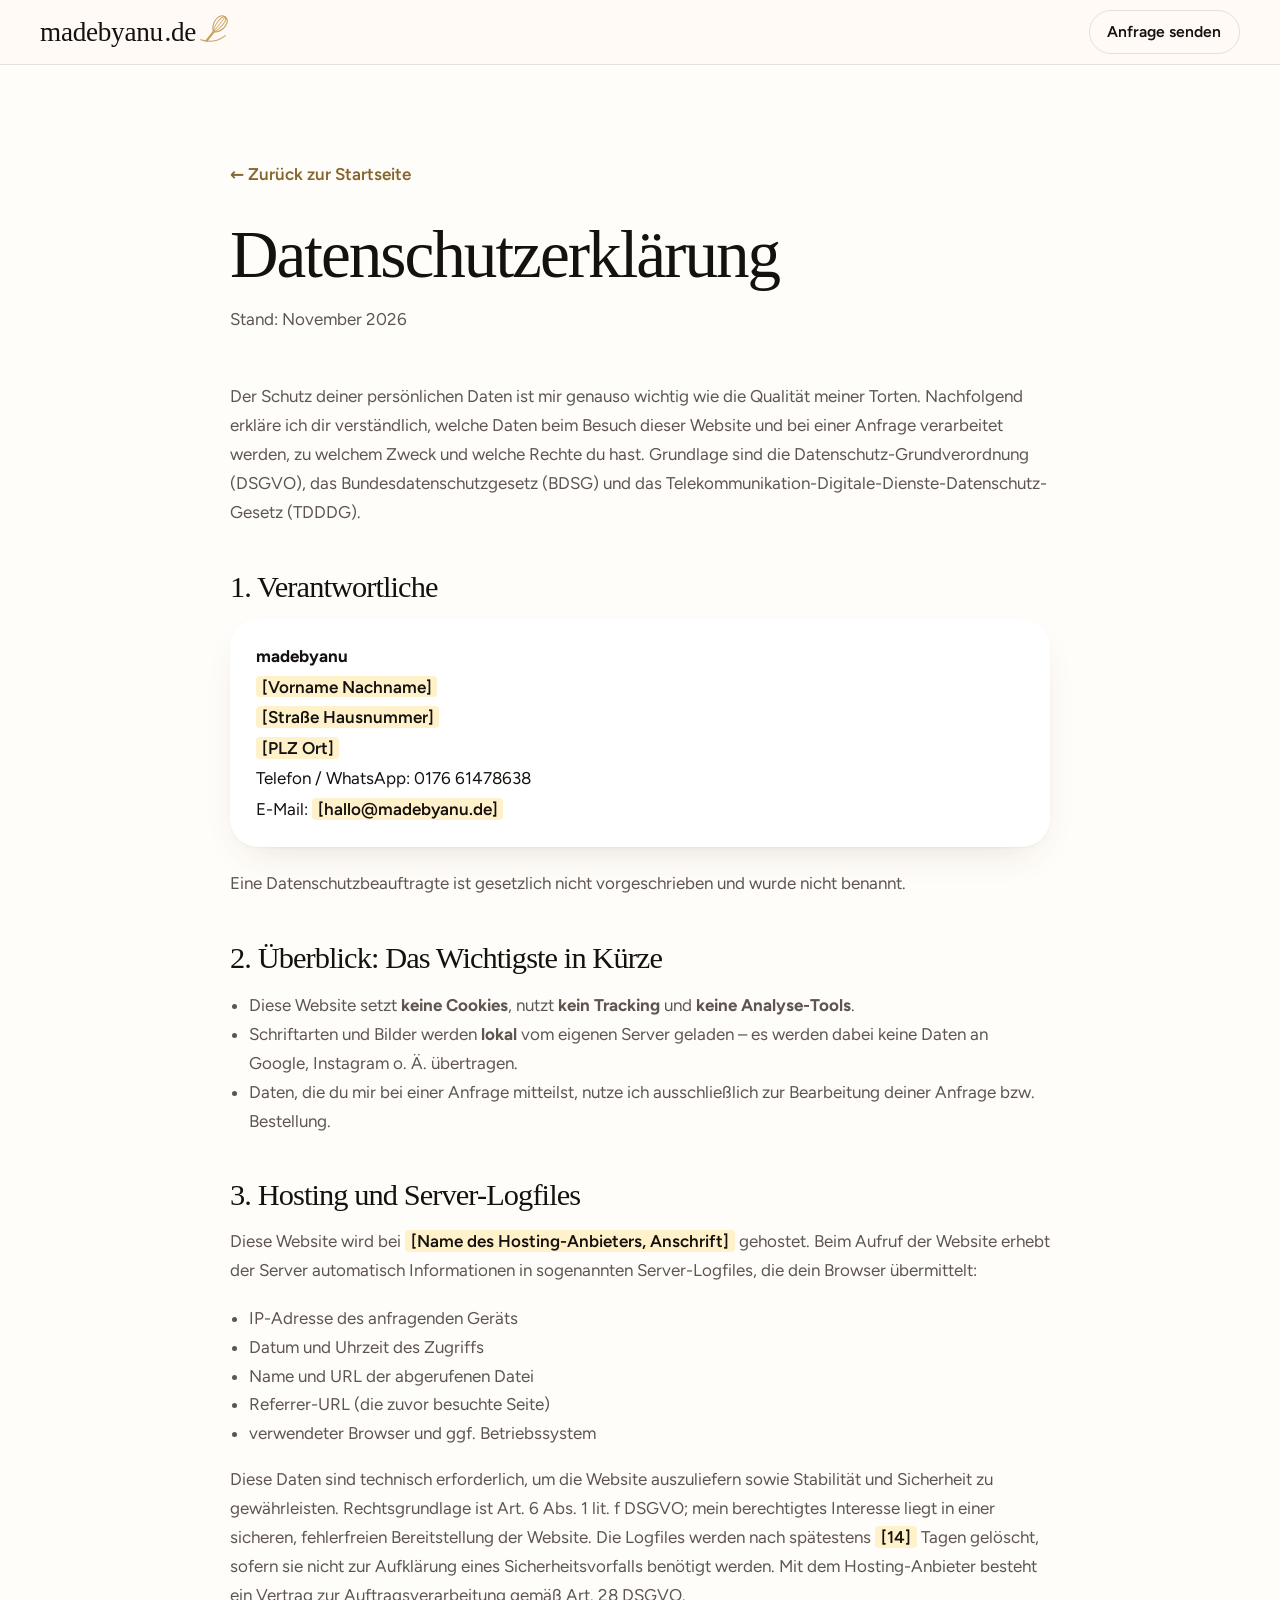
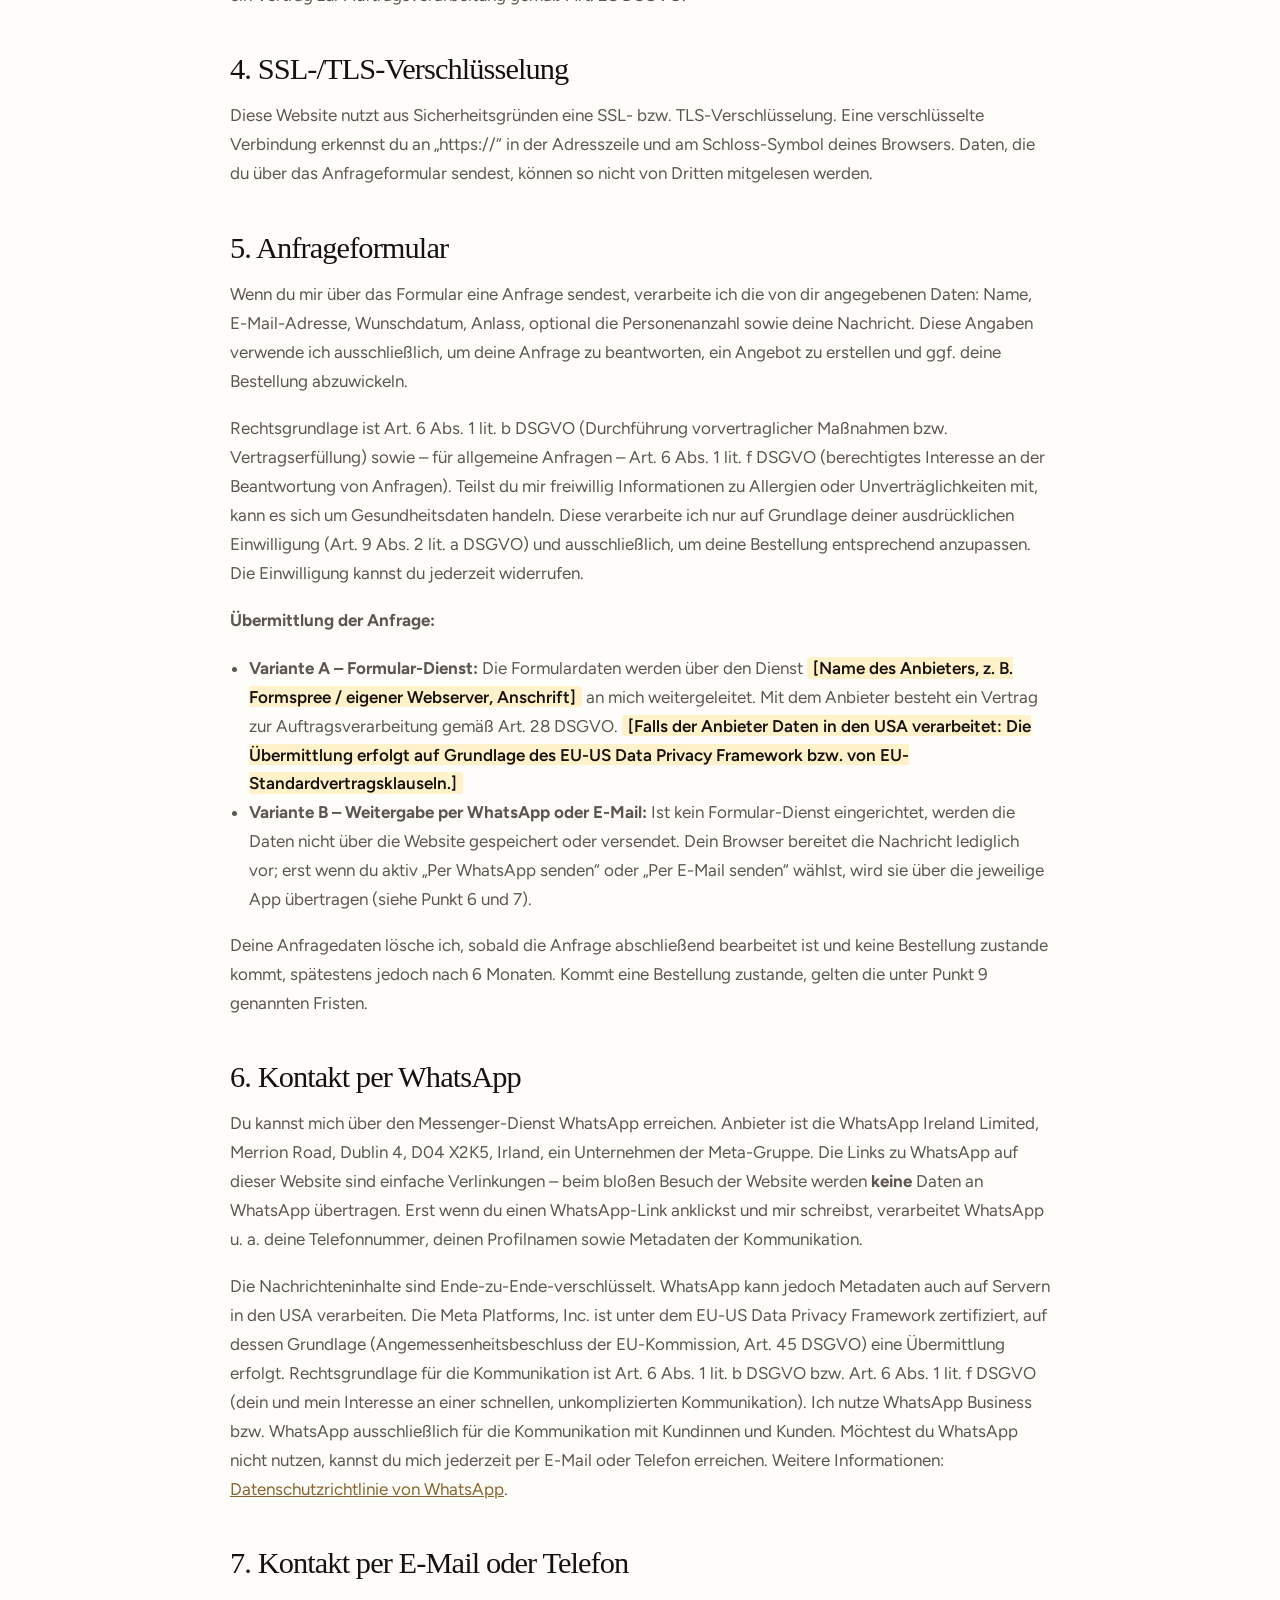
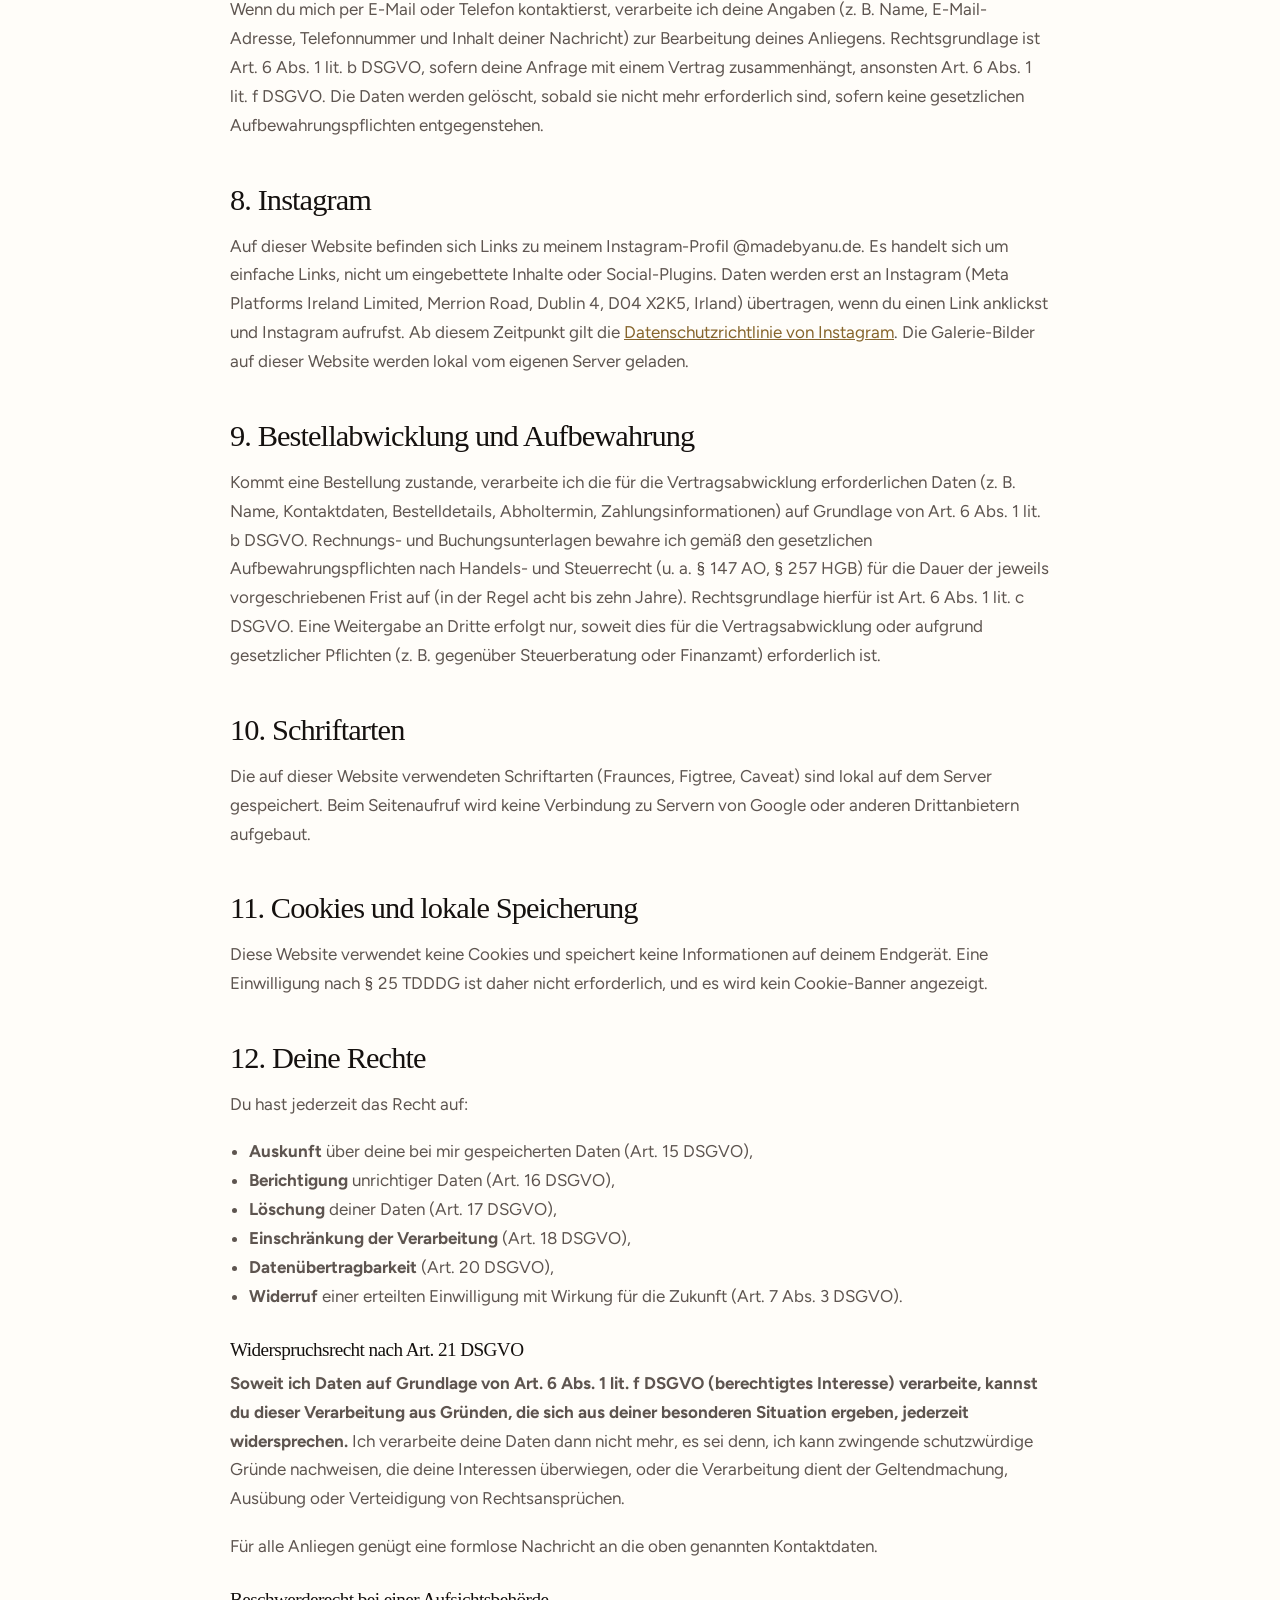
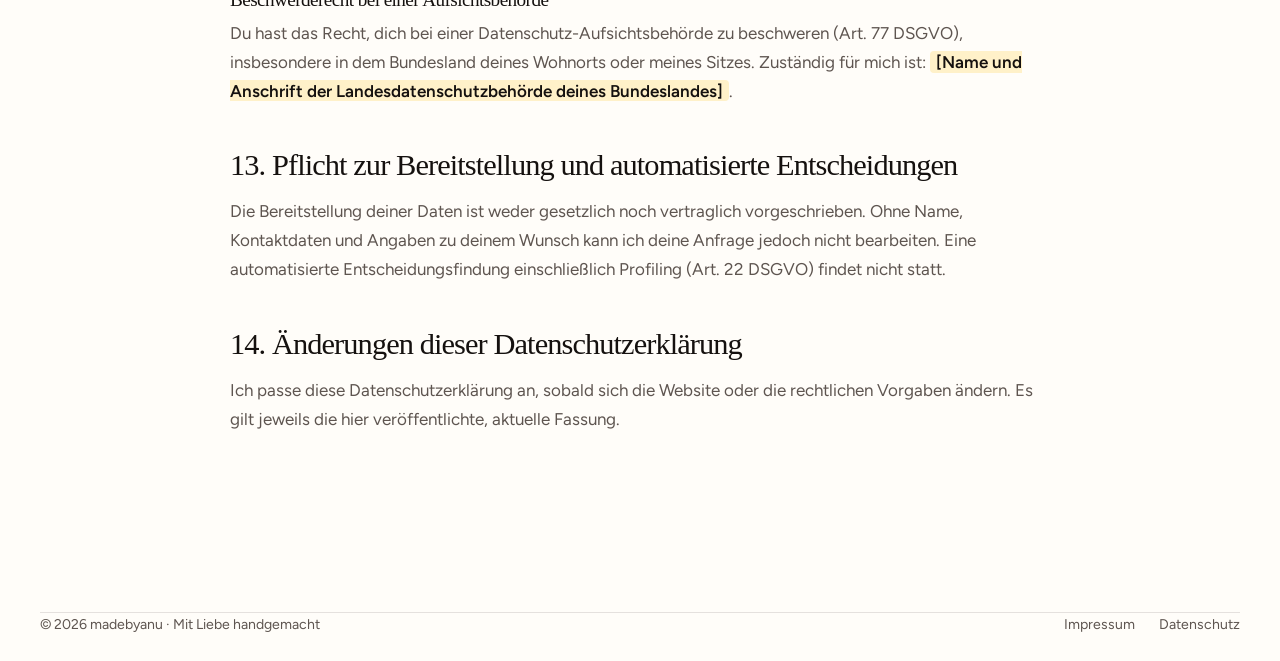
==== commit ec299bd4: "Design am Logo ausgerichtet: Schwarz/Gold, Schneebesen-Logo, Termin-Band, stärkere Texte Co-Authored" ====
--- a/datenschutz.html
+++ b/datenschutz.html
@@ -9,10 +9,13 @@
   <link rel="stylesheet" href="assets/css/styles.css">
 </head>
 <body>
+<svg width="0" height="0" style="position:absolute" aria-hidden="true" focusable="false">
+  <symbol id="i-whisk" viewBox="0 0 40 40"><g fill="none" stroke="currentColor" stroke-linecap="round" stroke-linejoin="round"><g transform="rotate(38 20 20)"><path d="M20 25V38" stroke-width="2.6"/><path d="M20 25C10 17 12 2.5 20 2.5S30 17 20 25Z" stroke-width="1.3"/><path d="M20 25C15 17 16 3.5 20 2.5S25 17 20 25Z" stroke-width="1.1"/><path d="M20 25V2.5" stroke-width="1"/></g><path d="M2 33c9 3 20 2 29-5" stroke-width="1.2"/></g></symbol>
+</svg>
 <a class="skip-link" href="#main">Zum Inhalt springen</a>
 <header class="site-header is-scrolled">
   <div class="wrap nav">
-    <a class="logo" href="index.html" aria-label="madebyanu – zur Startseite"><b>madeby</b><i>anu</i></a>
+    <a class="logo" href="index.html" aria-label="madebyanu.de – zur Startseite">madebyanu<span class="tld">.de</span><svg class="whisk" aria-hidden="true"><use href="#i-whisk"/></svg></a>
     <a class="btn btn--ghost" href="index.html#kontakt" style="min-height:44px;padding:.5rem 1.1rem">Anfrage senden</a>
   </div>
 </header>
--- a/assets/css/styles.css
+++ b/assets/css/styles.css
@@ -11,18 +11,18 @@
 
 /* ---------- Design-Tokens ---------- */
 :root {
-  --milk: #fff9f5;
-  --milk-2: #fdf1ec;
-  --blush: #fde6ea;
-  --pink: #f7c4cf;
-  --pink-mid: #ee9fb1;
-  --berry: #b0435f;          /* Text-Akzent, AA auf hellem Grund */
+  --milk: #fffdf9;
+  --milk-2: #f6f0e8;
+  --blush: #f5ede4;            /* Nude */
+  --pink: #eadbc2;             /* Champagner */
+  --pink-mid: #c6a15f;         /* Gold (Logo-Schneebesen) */
+  --berry: #86652c;          /* Tiefgold – Text-Akzent, AA auf hellem Grund */
   --pistachio: #a8c26a;
   --pistachio-soft: #edf2dc;
   --lotus: #c98a4b;
   --lotus-soft: #f7e9d8;
-  --ink: #2e1f1c;
-  --ink-soft: #6c5752;
+  --ink: #15110f;               /* Schwarz wie das Logo */
+  --ink-soft: #5e5550;
   --line: rgba(46, 31, 28, .12);
   --white: #ffffff;
 
@@ -33,8 +33,8 @@
   --r-s: 16px;
   --r: 28px;
   --r-l: 40px;
-  --shadow: 0 1px 2px rgba(46, 31, 28, .04), 0 16px 40px -20px rgba(176, 67, 95, .28);
-  --shadow-lift: 0 2px 6px rgba(46, 31, 28, .05), 0 30px 60px -28px rgba(176, 67, 95, .42);
+  --shadow: 0 1px 2px rgba(46, 31, 28, .04), 0 16px 40px -20px rgba(90, 66, 30, .22);
+  --shadow-lift: 0 2px 6px rgba(46, 31, 28, .05), 0 30px 60px -28px rgba(90, 66, 30, .34);
 
   --wrap: 1240px;
   --gutter: clamp(1rem, 4vw, 2.5rem);
@@ -72,13 +72,15 @@
 
 /* Mini-Label (Pill) */
 .pill {
-  display: inline-flex; align-items: center; gap: .45rem;
-  padding: .42rem .95rem; border-radius: 999px; background: var(--white);
-  font-size: .78rem; font-weight: 600; letter-spacing: .08em; text-transform: uppercase; color: var(--berry);
-  box-shadow: 0 0 0 1px var(--line);
-  margin-bottom: 1.3rem;
-}
-.pill--pink { background: var(--blush); box-shadow: none; }
+  display: inline-flex; align-items: center; gap: .7rem; margin: 0 0 1.2rem;
+  font-size: .76rem; font-weight: 700; letter-spacing: .2em; text-transform: uppercase; color: var(--berry);
+}
+.pill::before { content: ""; width: 34px; height: 10px; flex: none;
+  background: no-repeat center / contain url("data:image/svg+xml,%3Csvg xmlns='http://www.w3.org/2000/svg' viewBox='0 0 34 10'%3E%3Cpath d='M1 7c8-6 14 3 21-1s8-5 11-4' fill='none' stroke='%23c6a15f' stroke-width='1.4' stroke-linecap='round'/%3E%3C/svg%3E"); }
+.pill--pink {}
+.section-head--center .pill::after { content: ""; width: 34px; height: 10px; transform: scaleX(-1);
+  background: no-repeat center / contain url("data:image/svg+xml,%3Csvg xmlns='http://www.w3.org/2000/svg' viewBox='0 0 34 10'%3E%3Cpath d='M1 7c8-6 14 3 21-1s8-5 11-4' fill='none' stroke='%23c6a15f' stroke-width='1.4' stroke-linecap='round'/%3E%3C/svg%3E"); }
+.hero .pill { background: rgba(255,255,255,.75); padding: .45rem 1rem; border-radius: 999px; -webkit-backdrop-filter: blur(8px); backdrop-filter: blur(8px); }
 .hand { font-family: var(--hand); font-weight: 500; color: var(--berry); line-height: 1.1; }
 
 /* Sticker */
@@ -88,6 +90,7 @@
   font-size: .74rem; font-weight: 700; letter-spacing: .06em; text-transform: uppercase;
   transform: rotate(-6deg); box-shadow: 0 8px 20px -10px rgba(46, 31, 28, .5);
 }
+.sticker { color: #e9cf9a; }
 .sticker--pink { background: var(--pink); color: var(--ink); }
 
 /* ---------- Buttons ---------- */
@@ -105,7 +108,8 @@
 .btn--light { --bg: rgba(255, 255, 255, .78); --fg: var(--ink); border-color: rgba(255, 255, 255, .9); -webkit-backdrop-filter: blur(10px); backdrop-filter: blur(10px); }
 .btn--ghost { --bg: transparent; --fg: var(--ink); border-color: var(--line); }
 .btn--ghost:hover { background: var(--white); }
-.btn--pink { --bg: var(--berry); --fg: var(--white); }
+.btn--pink { --bg: var(--ink); --fg: var(--milk); }
+.btn--pink:hover { --bg: var(--berry); }
 
 /* ---------- Header ---------- */
 .site-header { position: fixed; inset: 0 0 auto; z-index: 50; padding: 1.4rem 0; transition: padding .35s, background .35s, box-shadow .35s; }
@@ -116,11 +120,12 @@
 }
 .nav { display: flex; align-items: center; justify-content: space-between; gap: 1rem; }
 .logo {
-  display: inline-flex; align-items: baseline; text-decoration: none; position: relative; z-index: 2;
-  font-family: var(--serif); font-size: 1.75rem; letter-spacing: -.035em; font-variation-settings: "SOFT" 100, "opsz" 72;
-}
-.logo i { font-style: italic; color: var(--berry); font-variation-settings: "SOFT" 100, "WONK" 1; }
-.logo .logo-heart { width: 12px; height: 12px; align-self: flex-start; margin: .35rem 0 0 .15rem; color: var(--pink-mid); }
+  display: inline-flex; align-items: center; gap: .1rem; text-decoration: none; position: relative; z-index: 2;
+  font-family: var(--serif); font-size: 1.7rem; font-weight: 420; letter-spacing: -.01em; color: var(--ink);
+  font-variation-settings: "SOFT" 0, "WONK" 0, "opsz" 144;
+}
+.logo .tld { color: var(--ink); }
+.logo .whisk { width: 1.25em; height: 1.25em; color: var(--pink-mid); margin-left: .05em; transform: translateY(-.12em); }
 
 .nav-menu { display: flex; align-items: center; gap: .7rem; }
 .nav-list {
@@ -199,10 +204,10 @@
 .video-toggle[aria-pressed="true"] .i-pause { display: none; }
 
 /* ---------- Laufband ---------- */
-.ticker { background: var(--pink); overflow: hidden; padding: 1.1rem 0; white-space: nowrap; margin: 10px; border-radius: 999px; }
+.ticker { background: var(--ink); color: var(--milk); overflow: hidden; padding: 1.1rem 0; white-space: nowrap; margin: 10px; border-radius: 999px; }
 .ticker-track { display: inline-flex; animation: ticker 38s linear infinite; }
 .ticker span { font-family: var(--serif); font-style: italic; font-size: clamp(1.3rem, 1.1rem + 1vw, 2rem); display: inline-flex; align-items: center; gap: 1.6rem; padding-right: 1.6rem; font-variation-settings: "SOFT" 100, "WONK" 1; }
-.ticker span::after { content: "♡"; font-style: normal; font-size: .8em; color: var(--berry); }
+.ticker span::after { content: "✦"; font-style: normal; font-size: .6em; color: var(--pink-mid); }
 @keyframes ticker { to { transform: translateX(-50%); } }
 
 /* ---------- Sektionen ---------- */
@@ -240,7 +245,7 @@
 }
 .card:nth-child(2) { --tone: var(--pistachio-soft); }
 .card:nth-child(3) { --tone: var(--lotus-soft); }
-.card:nth-child(4) { --tone: #f3e8f6; }
+.card:nth-child(4) { --tone: #f5e9e6; }
 .card:hover { transform: translateY(-6px); box-shadow: var(--shadow-lift); }
 .card-media { position: relative; aspect-ratio: 4 / 4.4; overflow: hidden; margin: .6rem .6rem 0; border-radius: calc(var(--r-l) - 8px); }
 .card-media img { width: 100%; height: 100%; object-fit: cover; object-position: center 70%; transition: transform 1.1s var(--ease); }
@@ -260,7 +265,7 @@
 .steps { display: grid; grid-template-columns: repeat(3, 1fr); gap: clamp(1rem, 2vw, 1.5rem); list-style: none; padding: 0; margin: 0; counter-reset: step; }
 .step { background: var(--white); border-radius: var(--r); padding: clamp(1.5rem, 3vw, 2.2rem); counter-increment: step; position: relative; }
 .step::before {
-  content: counter(step); display: grid; place-items: center; width: 54px; height: 54px; border-radius: 50%;
+  content: counter(step); color: var(--berry); display: grid; place-items: center; width: 54px; height: 54px; border-radius: 50%;
   background: var(--pink); font-family: var(--serif); font-style: italic; font-size: 1.6rem; margin-bottom: 1.3rem;
   font-variation-settings: "SOFT" 100, "WONK" 1;
 }
@@ -268,6 +273,16 @@
 .step:nth-child(3)::before { background: var(--lotus-soft); }
 .step h3 { font-size: 1.5rem; margin-bottom: .7rem; }
 .step p { color: var(--ink-soft); margin: 0; }
+
+/* ---------- Termin-Band ---------- */
+.cta-band { margin: 10px; border-radius: clamp(24px, 3vw, 44px); background: var(--ink); color: var(--milk); overflow: hidden; position: relative; }
+.cta-band .wrap { display: flex; flex-wrap: wrap; align-items: center; justify-content: space-between; gap: 1.5rem 3rem; padding-block: clamp(3rem, 6vw, 4.5rem); }
+.cta-band h2 { font-size: clamp(2rem, 1.4rem + 2.6vw, 3.4rem); max-width: 18ch; }
+.cta-band h2 em { color: #e2c48c; }
+.cta-band p { color: rgba(255, 253, 249, .72); max-width: 30rem; margin: .8rem 0 0; }
+.cta-band .btn { --bg: var(--milk); --fg: var(--ink); }
+.cta-band .btn:hover { --bg: #e2c48c; }
+.cta-band .whisk-deco { position: absolute; right: -40px; bottom: -60px; width: 260px; height: 260px; color: #e2c48c; opacity: .12; pointer-events: none; }
 
 /* ---------- Über mich ---------- */
 .about-grid { display: grid; grid-template-columns: .9fr 1.1fr; gap: clamp(2.5rem, 6vw, 6rem); align-items: center; }
@@ -342,7 +357,7 @@
 .field input, .field textarea { width: 100%; min-height: 54px; padding: .8rem 1.1rem; background: var(--milk-2); border: 1.5px solid transparent; border-radius: 18px; transition: border-color .25s, background .25s, box-shadow .25s; }
 .field textarea { min-height: 150px; resize: vertical; line-height: 1.6; }
 .field input:hover, .field textarea:hover { border-color: var(--pink); }
-.field input:focus, .field textarea:focus { outline: none; background: var(--white); border-color: var(--pink-mid); box-shadow: 0 0 0 4px rgba(247, 196, 207, .45); }
+.field input:focus, .field textarea:focus { outline: none; background: var(--white); border-color: var(--pink-mid); box-shadow: 0 0 0 4px rgba(198, 161, 95, .28); }
 .field input::placeholder, .field textarea::placeholder { color: #a5918b; }
 .field .hint { font-size: .82rem; color: var(--ink-soft); }
 .field .error { font-size: .84rem; color: #a3283c; font-weight: 500; }
@@ -381,11 +396,11 @@
 .site-footer a { text-decoration: none; color: var(--ink-soft); }
 .site-footer a:hover { color: var(--ink); text-decoration: underline; text-underline-offset: 4px; }
 .wordmark {
-  font-family: var(--serif); font-size: clamp(4.5rem, 19vw, 17rem); line-height: .8; letter-spacing: -.055em;
-  text-align: center; margin: 1rem 0 2rem; white-space: nowrap; font-variation-settings: "SOFT" 100, "opsz" 144;
+  font-family: var(--serif); font-size: clamp(3.4rem, 15vw, 14rem); line-height: .85; letter-spacing: -.03em;
+  text-align: center; margin: 1rem 0 2rem; white-space: nowrap; font-variation-settings: "SOFT" 0, "opsz" 144;
   color: var(--pink);
 }
-.wordmark i { color: var(--pink-mid); font-variation-settings: "SOFT" 100, "WONK" 1, "opsz" 144; }
+.wordmark span { color: var(--pink-mid); font-variation-settings: "SOFT" 100, "WONK" 1, "opsz" 144; }
 .footer-bottom { display: flex; flex-wrap: wrap; justify-content: space-between; gap: 1rem; padding-top: 1.5rem; border-top: 1px solid var(--line); font-size: .88rem; color: var(--ink-soft); }
 .footer-bottom nav ul { display: flex; gap: 1.5rem; }
 
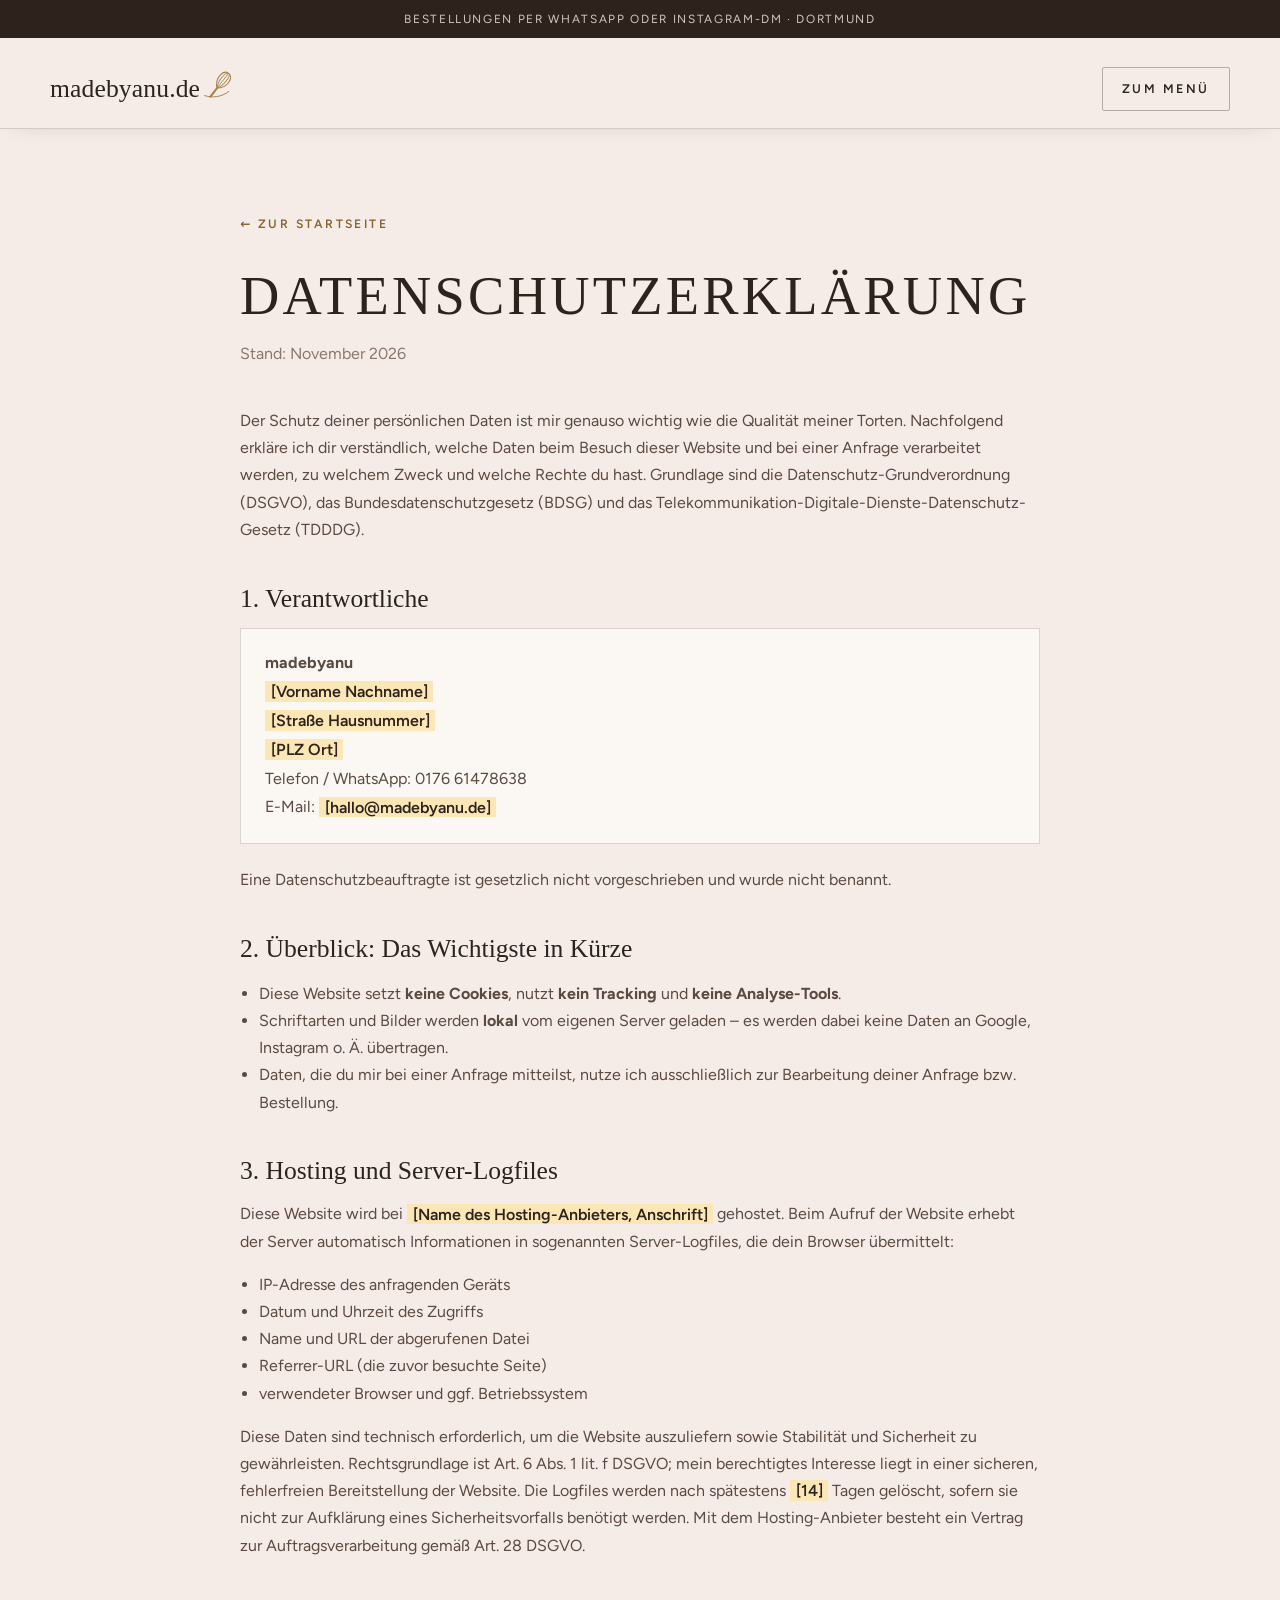
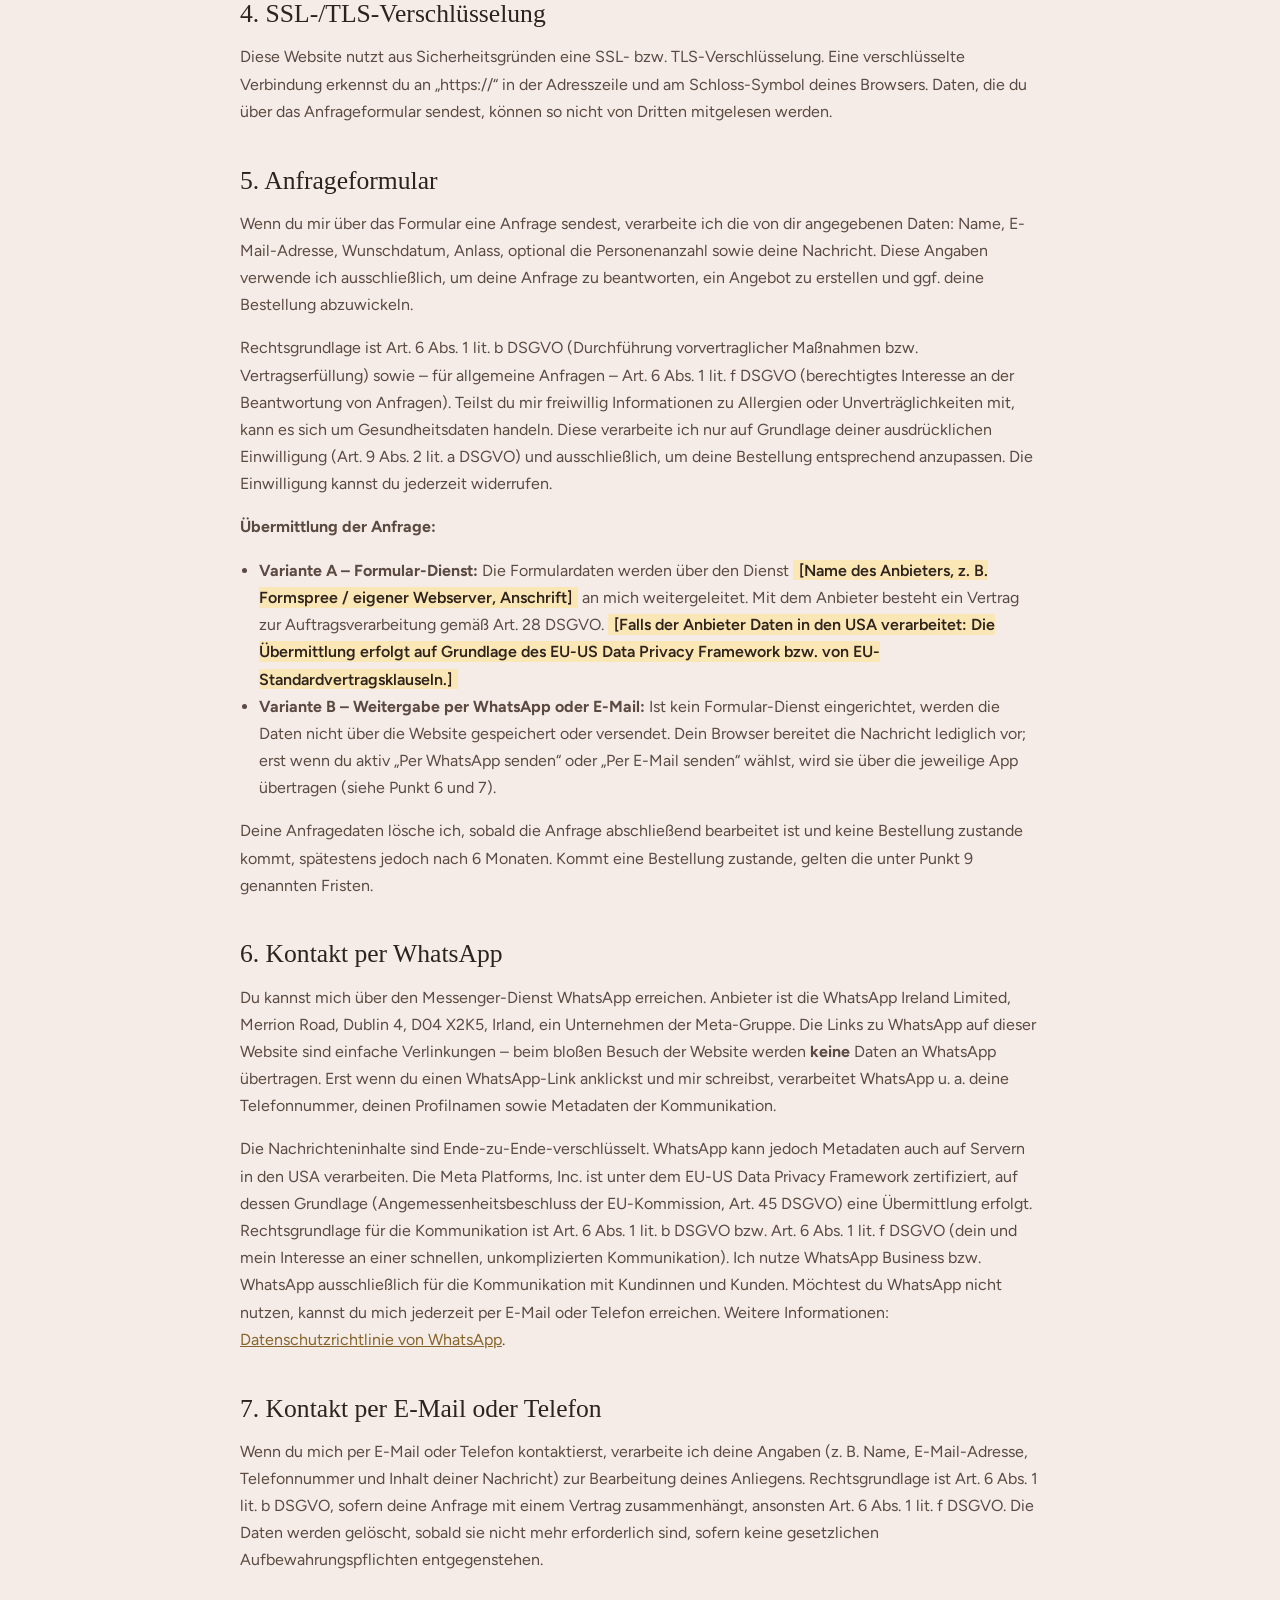
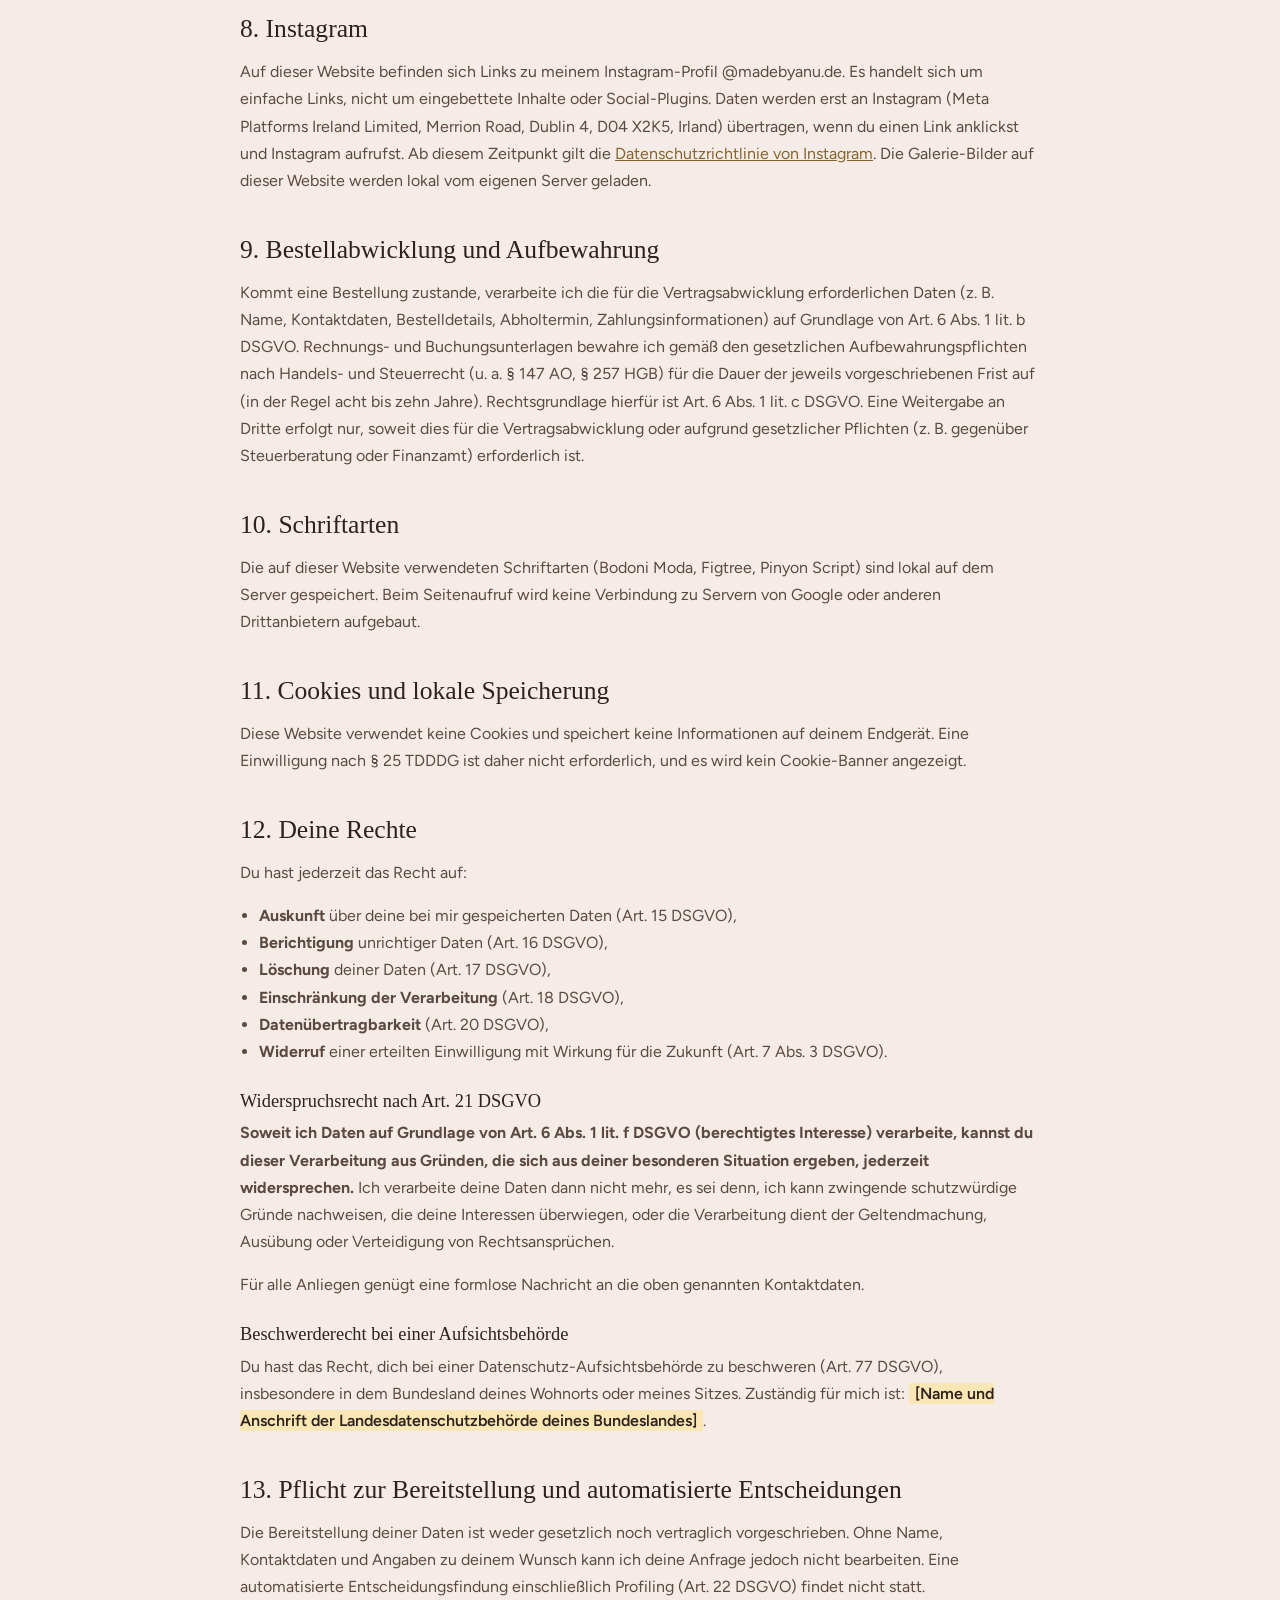
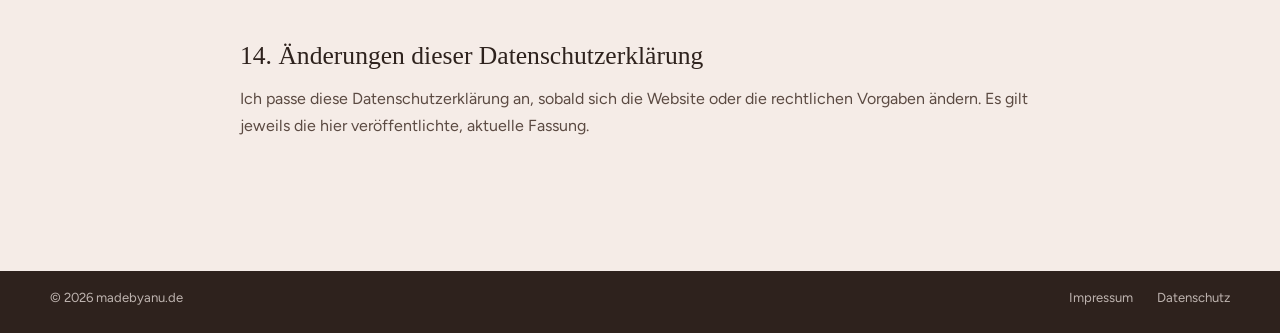
==== commit 290293ca: "Neues Design im Stil der eigenen Flyer: Nude-Rosé, Didone-Versalien, Goldlinien, Speisekarte Co-Auth" ====
--- a/datenschutz.html
+++ b/datenschutz.html
@@ -7,22 +7,24 @@
   <meta name="robots" content="noindex, follow">
   <link rel="icon" href="assets/img/favicon.svg" type="image/svg+xml">
   <link rel="stylesheet" href="assets/css/styles.css">
+  <meta name="theme-color" content="#f5ece7">
 </head>
 <body>
 <svg width="0" height="0" style="position:absolute" aria-hidden="true" focusable="false">
   <symbol id="i-whisk" viewBox="0 0 40 40"><g fill="none" stroke="currentColor" stroke-linecap="round" stroke-linejoin="round"><g transform="rotate(38 20 20)"><path d="M20 25V38" stroke-width="2.6"/><path d="M20 25C10 17 12 2.5 20 2.5S30 17 20 25Z" stroke-width="1.3"/><path d="M20 25C15 17 16 3.5 20 2.5S25 17 20 25Z" stroke-width="1.1"/><path d="M20 25V2.5" stroke-width="1"/></g><path d="M2 33c9 3 20 2 29-5" stroke-width="1.2"/></g></symbol>
 </svg>
 <a class="skip-link" href="#main">Zum Inhalt springen</a>
+<p class="topbar">Bestellungen per WhatsApp oder Instagram-DM · Dortmund</p>
 <header class="site-header is-scrolled">
   <div class="wrap nav">
     <a class="logo" href="index.html" aria-label="madebyanu.de – zur Startseite">madebyanu<span class="tld">.de</span><svg class="whisk" aria-hidden="true"><use href="#i-whisk"/></svg></a>
-    <a class="btn btn--ghost" href="index.html#kontakt" style="min-height:44px;padding:.5rem 1.1rem">Anfrage senden</a>
+    <a class="btn btn--line nav-cta" href="index.html#menue">Zum Menü</a>
   </div>
 </header>
 
 <main id="main" class="legal">
   <div class="wrap">
-    <a class="back-link" href="index.html">← Zurück zur Startseite</a>
+    <a class="back-link" href="index.html">← Zur Startseite</a>
     <h1>Datenschutz&shy;erklärung</h1>
     <p class="meta">Stand: November 2026</p>
 
@@ -158,7 +160,7 @@
 
     <h2>10. Schriftarten</h2>
     <p>
-      Die auf dieser Website verwendeten Schriftarten (Fraunces, Figtree, Caveat) sind lokal auf dem Server gespeichert.
+      Die auf dieser Website verwendeten Schriftarten (Bodoni Moda, Figtree, Pinyon Script) sind lokal auf dem Server gespeichert.
       Beim Seitenaufruf wird keine Verbindung zu Servern von Google oder anderen Drittanbietern aufgebaut.
     </p>
 
@@ -209,9 +211,9 @@
   </div>
 </main>
 
-<footer class="site-footer" style="padding-top:2rem">
+<footer class="site-footer" style="padding-top:1rem">
   <div class="wrap footer-bottom" style="padding-top:0">
-    <p style="margin:0">© 2026 madebyanu · Mit Liebe handgemacht</p>
+    <p style="margin:0">© 2026 madebyanu.de</p>
     <nav aria-label="Rechtliches"><ul><li><a href="impressum.html">Impressum</a></li><li><a href="datenschutz.html" aria-current="page">Datenschutz</a></li></ul></nav>
   </div>
 </footer>
--- a/assets/css/styles.css
+++ b/assets/css/styles.css
@@ -1,156 +1,113 @@
 /* ==========================================================================
-   madebyanu – Stylesheet  ·  "soft girly" Look
-   Handgeschriebenes CSS ohne Framework-CDN: eigener Look, schnell, DSGVO-freundlich.
+   madebyanu.de – Stylesheet
+   Gestaltung abgeleitet von den eigenen Instagram-Flyern der Marke:
+   Nude-Rosé, Didone-Versalien, feine Goldlinien, Speisekarten-Typografie.
+   Handgeschrieben, ohne Framework – Schriften lokal (DSGVO).
    ========================================================================== */
 
-/* ---------- Schriften (lokal, SIL Open Font License) ---------- */
-@font-face { font-family: "Fraunces"; src: url("../fonts/fraunces-latin-full-normal.woff2") format("woff2"); font-weight: 100 900; font-style: normal; font-display: swap; }
-@font-face { font-family: "Fraunces"; src: url("../fonts/fraunces-latin-full-italic.woff2") format("woff2"); font-weight: 100 900; font-style: italic; font-display: swap; }
+@font-face { font-family: "Bodoni Moda"; src: url("../fonts/bodoni-moda.woff2") format("woff2"); font-weight: 400 900; font-style: normal; font-display: swap; }
+@font-face { font-family: "Bodoni Moda"; src: url("../fonts/bodoni-moda-italic.woff2") format("woff2"); font-weight: 400 900; font-style: italic; font-display: swap; }
 @font-face { font-family: "Figtree"; src: url("../fonts/figtree-latin-wght-normal.woff2") format("woff2"); font-weight: 300 900; font-style: normal; font-display: swap; }
-@font-face { font-family: "Caveat"; src: url("../fonts/caveat-latin-500-normal.woff2") format("woff2"); font-weight: 500; font-style: normal; font-display: swap; }
-
-/* ---------- Design-Tokens ---------- */
+@font-face { font-family: "Pinyon Script"; src: url("../fonts/pinyon-script.woff2") format("woff2"); font-weight: 400; font-style: normal; font-display: swap; }
+
 :root {
-  --milk: #fffdf9;
-  --milk-2: #f6f0e8;
-  --blush: #f5ede4;            /* Nude */
-  --pink: #eadbc2;             /* Champagner */
-  --pink-mid: #c6a15f;         /* Gold (Logo-Schneebesen) */
-  --berry: #86652c;          /* Tiefgold – Text-Akzent, AA auf hellem Grund */
-  --pistachio: #a8c26a;
-  --pistachio-soft: #edf2dc;
-  --lotus: #c98a4b;
-  --lotus-soft: #f7e9d8;
-  --ink: #15110f;               /* Schwarz wie das Logo */
-  --ink-soft: #5e5550;
-  --line: rgba(46, 31, 28, .12);
-  --white: #ffffff;
-
-  --serif: "Fraunces", "Iowan Old Style", Georgia, serif;
+  /* Farben aus den Flyern */
+  --paper: #f5ece7;        /* Nude-Rosé Hintergrund */
+  --paper-2: #ede0d8;      /* etwas dunkler, für Bänder */
+  --card: #fbf7f3;         /* Karten / Formular */
+  --cocoa: #2e221d;        /* Schrift, Footer */
+  --cocoa-2: #5b4a42;      /* Fließtext */
+  --mute: #8a776d;
+  --gold: #a9834a;         /* Linien, Ornamente */
+  --gold-text: #86642c;    /* Gold als Schrift (AA) */
+  --gold-soft: #d9c093;
+  --line: rgba(46, 34, 29, .16);
+  --line-strong: rgba(46, 34, 29, .32);
+
+  --display: "Bodoni Moda", "Didot", "Bodoni 72", Georgia, serif;
   --sans: "Figtree", system-ui, -apple-system, "Segoe UI", sans-serif;
-  --hand: "Caveat", "Segoe Print", cursive;
-
-  --r-s: 16px;
-  --r: 28px;
-  --r-l: 40px;
-  --shadow: 0 1px 2px rgba(46, 31, 28, .04), 0 16px 40px -20px rgba(90, 66, 30, .22);
-  --shadow-lift: 0 2px 6px rgba(46, 31, 28, .05), 0 30px 60px -28px rgba(90, 66, 30, .34);
-
-  --wrap: 1240px;
-  --gutter: clamp(1rem, 4vw, 2.5rem);
-  --section: clamp(4.5rem, 10vw, 8.5rem);
-  --ease: cubic-bezier(.22, .8, .24, 1);
-}
-
-/* ---------- Basis ---------- */
+  --script: "Pinyon Script", "Snell Roundhand", cursive;
+
+  --wrap: 1180px;
+  --gutter: clamp(1.1rem, 4vw, 2.5rem);
+  --section: clamp(4.5rem, 9vw, 7.5rem);
+  --ease: cubic-bezier(.25, .7, .25, 1);
+}
+
 *, *::before, *::after { box-sizing: border-box; }
-html { scroll-behavior: smooth; scroll-padding-top: 90px; -webkit-text-size-adjust: 100%; }
+html { scroll-behavior: smooth; scroll-padding-top: 110px; -webkit-text-size-adjust: 100%; }
 body {
-  margin: 0; background: var(--milk); color: var(--ink);
-  font-family: var(--sans); font-size: clamp(1rem, .96rem + .2vw, 1.0625rem); line-height: 1.7;
-  -webkit-font-smoothing: antialiased; text-rendering: optimizeLegibility; overflow-x: hidden;
+  margin: 0; background: var(--paper); color: var(--cocoa-2);
+  font-family: var(--sans); font-size: 1rem; line-height: 1.7;
+  -webkit-font-smoothing: antialiased; overflow-x: hidden;
 }
 img, svg, video { display: block; max-width: 100%; }
 a { color: inherit; }
-button, input, select, textarea { font: inherit; color: inherit; }
-::selection { background: var(--pink); color: var(--ink); }
-
-h1, h2, h3 {
-  font-family: var(--serif); font-weight: 400; margin: 0;
-  font-variation-settings: "SOFT" 100, "WONK" 0, "opsz" 96;
-  line-height: 1.02; letter-spacing: -.03em;
-}
-h1 em, h2 em, h3 em { font-style: italic; color: var(--berry); font-variation-settings: "SOFT" 100, "WONK" 1, "opsz" 96; }
-p { margin: 0 0 1.1em; }
+button, input, textarea { font: inherit; color: inherit; }
+::selection { background: var(--gold-soft); color: var(--cocoa); }
+p { margin: 0 0 1em; }
+h1, h2, h3, h4 { margin: 0; color: var(--cocoa); font-family: var(--display); font-weight: 500; line-height: 1.12; }
 
 .wrap { width: min(100% - var(--gutter) * 2, var(--wrap)); margin-inline: auto; }
-
-.skip-link { position: absolute; left: 1rem; top: -4rem; z-index: 100; background: var(--ink); color: var(--milk); padding: .7rem 1.1rem; border-radius: 999px; text-decoration: none; transition: top .2s; }
+.skip-link { position: absolute; left: 1rem; top: -4rem; z-index: 100; background: var(--cocoa); color: var(--paper); padding: .7rem 1.1rem; text-decoration: none; }
 .skip-link:focus { top: 1rem; }
-:focus-visible { outline: 2px solid var(--berry); outline-offset: 3px; border-radius: 8px; }
-.sr-only { position: absolute; width: 1px; height: 1px; padding: 0; margin: -1px; overflow: hidden; clip: rect(0,0,0,0); white-space: nowrap; border: 0; }
-
-/* Mini-Label (Pill) */
-.pill {
-  display: inline-flex; align-items: center; gap: .7rem; margin: 0 0 1.2rem;
-  font-size: .76rem; font-weight: 700; letter-spacing: .2em; text-transform: uppercase; color: var(--berry);
-}
-.pill::before { content: ""; width: 34px; height: 10px; flex: none;
-  background: no-repeat center / contain url("data:image/svg+xml,%3Csvg xmlns='http://www.w3.org/2000/svg' viewBox='0 0 34 10'%3E%3Cpath d='M1 7c8-6 14 3 21-1s8-5 11-4' fill='none' stroke='%23c6a15f' stroke-width='1.4' stroke-linecap='round'/%3E%3C/svg%3E"); }
-.pill--pink {}
-.section-head--center .pill::after { content: ""; width: 34px; height: 10px; transform: scaleX(-1);
-  background: no-repeat center / contain url("data:image/svg+xml,%3Csvg xmlns='http://www.w3.org/2000/svg' viewBox='0 0 34 10'%3E%3Cpath d='M1 7c8-6 14 3 21-1s8-5 11-4' fill='none' stroke='%23c6a15f' stroke-width='1.4' stroke-linecap='round'/%3E%3C/svg%3E"); }
-.hero .pill { background: rgba(255,255,255,.75); padding: .45rem 1rem; border-radius: 999px; -webkit-backdrop-filter: blur(8px); backdrop-filter: blur(8px); }
-.hand { font-family: var(--hand); font-weight: 500; color: var(--berry); line-height: 1.1; }
-
-/* Sticker */
-.sticker {
-  position: absolute; z-index: 2; display: inline-flex; align-items: center; gap: .35rem;
-  padding: .38rem .8rem; border-radius: 999px; background: var(--ink); color: var(--milk);
-  font-size: .74rem; font-weight: 700; letter-spacing: .06em; text-transform: uppercase;
-  transform: rotate(-6deg); box-shadow: 0 8px 20px -10px rgba(46, 31, 28, .5);
-}
-.sticker { color: #e9cf9a; }
-.sticker--pink { background: var(--pink); color: var(--ink); }
-
-/* ---------- Buttons ---------- */
+:focus-visible { outline: 1.5px solid var(--gold-text); outline-offset: 3px; }
+.sr-only { position: absolute; width: 1px; height: 1px; margin: -1px; overflow: hidden; clip: rect(0,0,0,0); white-space: nowrap; border: 0; }
+
+/* ---------- Typo-Bausteine ---------- */
+.kicker { font-size: .74rem; font-weight: 600; letter-spacing: .28em; text-transform: uppercase; color: var(--gold-text); margin-bottom: 1rem; }
+.caps { font-family: var(--display); text-transform: uppercase; letter-spacing: .08em; font-weight: 500; }
+.script { font-family: var(--script); font-weight: 400; color: var(--gold-text); line-height: 1; }
+/* Ornament wie auf den Flyern: Linie ✦ Linie */
+.ornament { display: flex; align-items: center; justify-content: center; gap: .9rem; color: var(--gold); margin: 1.1rem auto; max-width: 220px; }
+.ornament::before, .ornament::after { content: ""; flex: 1; height: 1px; background: currentColor; opacity: .7; }
+.ornament span { font-size: .8rem; line-height: 1; }
+.ornament--left { margin-left: 0; justify-content: flex-start; }
+
+.sec-head { text-align: center; max-width: 640px; margin: 0 auto clamp(2.5rem, 5vw, 3.5rem); }
+.sec-head h2 { font-size: clamp(1.9rem, 1.3rem + 2.6vw, 3.3rem); text-transform: uppercase; letter-spacing: .07em; }
+.sec-head .sub { font-size: .8rem; letter-spacing: .26em; text-transform: uppercase; color: var(--cocoa-2); margin: 0; }
+.sec-head p.lead { margin-top: 1.2rem; color: var(--cocoa-2); }
+
+/* ---------- Buttons: schlicht, eckig ---------- */
 .btn {
-  --bg: var(--ink); --fg: var(--milk);
+  --bg: var(--cocoa); --fg: var(--paper); --bd: var(--cocoa);
   display: inline-flex; align-items: center; justify-content: center; gap: .6rem;
-  min-height: 54px; padding: .85rem 1.65rem; border-radius: 999px;
-  background: var(--bg); color: var(--fg); border: 1px solid var(--bg);
-  font-weight: 600; font-size: .98rem; text-decoration: none; cursor: pointer;
-  transition: transform .35s var(--ease), box-shadow .35s var(--ease), background .25s, color .25s;
-}
-.btn:hover { transform: translateY(-2px) scale(1.01); box-shadow: var(--shadow); }
-.btn svg { width: 18px; height: 18px; transition: transform .35s var(--ease); }
-.btn:hover svg { transform: translateX(3px); }
-.btn--light { --bg: rgba(255, 255, 255, .78); --fg: var(--ink); border-color: rgba(255, 255, 255, .9); -webkit-backdrop-filter: blur(10px); backdrop-filter: blur(10px); }
-.btn--ghost { --bg: transparent; --fg: var(--ink); border-color: var(--line); }
-.btn--ghost:hover { background: var(--white); }
-.btn--pink { --bg: var(--ink); --fg: var(--milk); }
-.btn--pink:hover { --bg: var(--berry); }
-
-/* ---------- Header ---------- */
-.site-header { position: fixed; inset: 0 0 auto; z-index: 50; padding: 1.4rem 0; transition: padding .35s, background .35s, box-shadow .35s; }
-.site-header.is-scrolled {
-  padding: .55rem 0; background: rgba(255, 249, 245, .82);
-  -webkit-backdrop-filter: saturate(1.3) blur(16px); backdrop-filter: saturate(1.3) blur(16px);
-  box-shadow: 0 1px 0 var(--line);
-}
-.nav { display: flex; align-items: center; justify-content: space-between; gap: 1rem; }
-.logo {
-  display: inline-flex; align-items: center; gap: .1rem; text-decoration: none; position: relative; z-index: 2;
-  font-family: var(--serif); font-size: 1.7rem; font-weight: 420; letter-spacing: -.01em; color: var(--ink);
-  font-variation-settings: "SOFT" 0, "WONK" 0, "opsz" 144;
-}
-.logo .tld { color: var(--ink); }
-.logo .whisk { width: 1.25em; height: 1.25em; color: var(--pink-mid); margin-left: .05em; transform: translateY(-.12em); }
-
-.nav-menu { display: flex; align-items: center; gap: .7rem; }
-.nav-list {
-  display: flex; align-items: center; gap: .2rem; list-style: none; margin: 0; padding: .35rem;
-  background: rgba(255, 255, 255, .7); border-radius: 999px; box-shadow: 0 0 0 1px rgba(255,255,255,.9), 0 8px 24px -16px rgba(46,31,28,.35);
-  -webkit-backdrop-filter: blur(14px); backdrop-filter: blur(14px);
-}
-.nav-list a {
-  display: block; text-decoration: none; font-weight: 500; font-size: .93rem;
-  padding: .5rem 1rem; border-radius: 999px; transition: background .25s, color .25s;
-}
-.nav-list a:hover { background: var(--blush); }
-.nav-list a[aria-current="true"] { background: var(--ink); color: var(--milk); }
-.ig-btn {
-  width: 48px; height: 48px; border-radius: 50%; display: inline-grid; place-items: center; text-decoration: none;
-  background: rgba(255,255,255,.7); box-shadow: 0 0 0 1px rgba(255,255,255,.9), 0 8px 24px -16px rgba(46,31,28,.35);
-  -webkit-backdrop-filter: blur(14px); backdrop-filter: blur(14px); transition: transform .3s var(--ease), background .25s;
-}
-.ig-btn:hover { transform: rotate(-8deg) scale(1.06); background: var(--white); }
-.ig-btn svg { width: 22px; height: 22px; }
+  min-height: 50px; padding: .8rem 1.7rem; border: 1px solid var(--bd); border-radius: 2px;
+  background: var(--bg); color: var(--fg); text-decoration: none; cursor: pointer;
+  font-size: .78rem; font-weight: 600; letter-spacing: .2em; text-transform: uppercase;
+  transition: background .25s, color .25s, border-color .25s;
+}
+.btn svg { width: 17px; height: 17px; }
+.btn:hover { --bg: var(--gold-text); --bd: var(--gold-text); }
+.btn--line { --bg: transparent; --fg: var(--cocoa); --bd: var(--line-strong); }
+.btn--line:hover { --bg: var(--cocoa); --fg: var(--paper); --bd: var(--cocoa); }
+.btn--light { --bg: var(--paper); --fg: var(--cocoa); --bd: var(--paper); }
+.btn--light:hover { --bg: var(--gold-soft); --bd: var(--gold-soft); }
+.btn--wa { --bg: #2f6e4b; --bd: #2f6e4b; --fg: #fff; }
+.btn--wa:hover { --bg: #24573b; --bd: #24573b; }
+.link-arrow { display: inline-flex; align-items: center; gap: .5rem; font-size: .78rem; font-weight: 600; letter-spacing: .2em; text-transform: uppercase; color: var(--cocoa); text-decoration: none; border-bottom: 1px solid var(--gold); padding-bottom: .3rem; }
+.link-arrow svg { width: 16px; height: 16px; }
+
+/* ---------- Infozeile & Header ---------- */
+.topbar { background: var(--cocoa); color: rgba(245, 236, 231, .82); font-size: .74rem; letter-spacing: .14em; text-transform: uppercase; text-align: center; padding: .55rem var(--gutter); }
+.topbar a { color: var(--gold-soft); text-decoration: none; }
+.site-header { position: sticky; top: 0; z-index: 50; background: var(--paper); border-bottom: 1px solid transparent; transition: border-color .3s, box-shadow .3s; }
+.site-header.is-scrolled { border-bottom-color: var(--line); box-shadow: 0 6px 24px -18px rgba(46, 34, 29, .4); }
+.nav { display: flex; align-items: center; justify-content: space-between; gap: 1.5rem; min-height: 78px; }
+.logo { display: inline-flex; align-items: center; text-decoration: none; color: var(--cocoa); font-family: var(--display); font-size: 1.6rem; font-weight: 500; letter-spacing: .005em; position: relative; z-index: 2; }
+.logo .tld { color: var(--cocoa); }
+.logo .whisk { width: 1.3em; height: 1.3em; color: var(--gold); margin-left: .1em; transform: translateY(-.15em); }
+.nav-menu { display: flex; align-items: center; gap: 2rem; }
+.nav-list { display: flex; gap: 1.8rem; list-style: none; margin: 0; padding: 0; }
+.nav-list a { text-decoration: none; font-size: .76rem; font-weight: 600; letter-spacing: .2em; text-transform: uppercase; color: var(--cocoa); padding: .4rem 0; border-bottom: 1px solid transparent; transition: border-color .25s, color .25s; }
+.nav-list a:hover, .nav-list a[aria-current="true"] { border-bottom-color: var(--gold); color: var(--gold-text); }
+.ig-btn { display: inline-grid; place-items: center; width: 40px; height: 40px; color: var(--cocoa); }
+.ig-btn svg { width: 21px; height: 21px; }
 .ig-btn .ig-label { display: none; }
-.nav-cta { min-height: 48px; padding: .6rem 1.3rem; font-size: .92rem; }
-
-.nav-toggle { display: none; width: 50px; height: 50px; border: 0; border-radius: 50%; background: var(--white); cursor: pointer; position: relative; z-index: 2; box-shadow: 0 8px 24px -16px rgba(46,31,28,.4); }
-.nav-toggle span, .nav-toggle span::before, .nav-toggle span::after { position: absolute; left: 50%; width: 18px; height: 1.6px; background: var(--ink); border-radius: 2px; transform: translateX(-50%); transition: transform .35s var(--ease), background .2s; }
+.nav-cta { min-height: 44px; padding: .6rem 1.2rem; }
+.nav-toggle { display: none; position: relative; z-index: 2; width: 46px; height: 46px; border: 1px solid var(--line-strong); border-radius: 2px; background: transparent; cursor: pointer; }
+.nav-toggle span, .nav-toggle span::before, .nav-toggle span::after { position: absolute; left: 50%; width: 18px; height: 1.5px; background: var(--cocoa); transform: translateX(-50%); transition: transform .3s var(--ease), background .2s; }
 .nav-toggle span { top: 50%; }
 .nav-toggle span::before, .nav-toggle span::after { content: ""; left: 0; transform: none; }
 .nav-toggle span::before { top: -6px; } .nav-toggle span::after { top: 6px; }
@@ -158,341 +115,269 @@
 .nav-toggle[aria-expanded="true"] span::before { transform: translateY(6px) rotate(45deg); }
 .nav-toggle[aria-expanded="true"] span::after { transform: translateY(-6px) rotate(-45deg); }
 
-/* ---------- Hero mit Video ---------- */
-.hero { padding: 10px; }
-.hero-frame {
-  position: relative; overflow: hidden; isolation: isolate;
-  min-height: max(640px, calc(100svh - 20px)); padding-top: 6.5rem;
-  border-radius: clamp(24px, 3vw, 44px);
-  background: var(--lotus-soft) url("../video/hero-cream-poster.jpg") center / cover;
-  display: flex; align-items: flex-end;
-}
-.hero-video { position: absolute; inset: 0; width: 100%; height: 100%; object-fit: cover; z-index: -2; }
-.hero-frame::before { /* milchiger Schleier für Lesbarkeit */
-  content: ""; position: absolute; inset: 0; z-index: -1; pointer-events: none;
-  background:
-    radial-gradient(70% 80% at 0% 100%, rgba(255, 249, 245, .92) 0%, rgba(255, 249, 245, .7) 38%, rgba(255, 249, 245, 0) 72%),
-    linear-gradient(to bottom, rgba(255, 249, 245, .55), rgba(255, 249, 245, 0) 22%);
-}
-.hero-content { position: relative; padding: clamp(1.5rem, 5vw, 4.5rem); padding-bottom: clamp(2rem, 6vw, 5rem); max-width: 860px; }
-.hero h1 { font-size: clamp(2.5rem, 1.2rem + 4.8vw, 6.4rem); margin-bottom: 1.5rem; }
-.hero h1 .line { display: block; }
-.hero-lead { font-size: clamp(1.05rem, 1rem + .35vw, 1.25rem); color: var(--ink-soft); max-width: 33rem; margin-bottom: 2rem; }
-.hero-cta { display: flex; flex-wrap: wrap; gap: .7rem; }
-
-.hero-card { /* "gerade im Ofen" Glas-Karte */
-  position: absolute; right: clamp(1rem, 3vw, 2.5rem); bottom: clamp(1rem, 3vw, 2.5rem);
-  display: flex; align-items: center; gap: .9rem; padding: .7rem 1.2rem .7rem .7rem; max-width: 300px;
-  background: rgba(255, 255, 255, .72); border-radius: 22px; box-shadow: 0 0 0 1px rgba(255,255,255,.9), var(--shadow);
-  -webkit-backdrop-filter: blur(14px); backdrop-filter: blur(14px);
-}
-.hero-card img { width: 58px; height: 58px; border-radius: 16px; object-fit: cover; flex: none; }
-.hero-card small { display: block; font-size: .72rem; font-weight: 700; letter-spacing: .08em; text-transform: uppercase; color: var(--berry); }
-.hero-card strong { display: block; font-family: var(--serif); font-weight: 500; font-size: 1.05rem; line-height: 1.25; }
-.hero-card .live { width: 8px; height: 8px; border-radius: 50%; background: var(--berry); display: inline-block; margin-right: .35rem; animation: blink 1.6s infinite; vertical-align: 1px; }
-@keyframes blink { 50% { opacity: .25; } }
-
-.video-toggle {
-  position: absolute; top: clamp(5.5rem, 9vw, 6.5rem); right: clamp(1rem, 3vw, 2.5rem);
-  width: 46px; height: 46px; border-radius: 50%; border: 0; cursor: pointer; display: grid; place-items: center;
-  background: rgba(255, 255, 255, .7); -webkit-backdrop-filter: blur(10px); backdrop-filter: blur(10px);
-  box-shadow: 0 0 0 1px rgba(255,255,255,.9);
-}
-.video-toggle svg { width: 18px; height: 18px; }
+/* ---------- Hero: Text links, Reel rechts ---------- */
+.hero { display: grid; grid-template-columns: minmax(0, 1fr) minmax(0, 1fr); min-height: min(calc(100svh - 110px), 820px); border-bottom: 1px solid var(--line); }
+.hero-text { display: flex; flex-direction: column; justify-content: center; padding: clamp(3rem, 6vw, 5rem) clamp(1.5rem, 5vw, 5rem); text-align: center; align-items: center; }
+.hero h1 { font-size: clamp(2.1rem, .9rem + 2.7vw, 3.7rem); max-width: 100%; overflow-wrap: break-word; text-transform: uppercase; letter-spacing: .05em; line-height: 1.08; }
+.hero h1 .amp { font-style: italic; text-transform: none; color: var(--gold-text); font-weight: 400; }
+.hero .tagline { font-size: .8rem; letter-spacing: .32em; text-transform: uppercase; color: var(--cocoa); margin: 0; }
+.hero-lead { max-width: 30rem; margin: 1.6rem auto 2rem; color: var(--cocoa-2); }
+.hero-cta { display: flex; flex-wrap: wrap; justify-content: center; gap: .8rem; }
+.hero-note { margin-top: 2.2rem; font-size: 1.9rem; }
+.hero-media { position: relative; overflow: hidden; background: var(--cocoa) url("../reels/dubai-schokolade-hd.jpg") center / cover; }
+.hero-media video { position: absolute; inset: 0; width: 100%; height: 100%; object-fit: cover; }
+.hero-media figcaption { position: absolute; left: 1.5rem; bottom: 1.4rem; color: var(--paper); font-size: .72rem; letter-spacing: .22em; text-transform: uppercase; text-shadow: 0 1px 10px rgba(0,0,0,.5); }
+.hero-media figcaption .script { color: var(--gold-soft); font-size: 1.9rem; text-transform: none; letter-spacing: 0; display: block; }
+.video-toggle { position: absolute; right: 1.2rem; bottom: 1.2rem; width: 42px; height: 42px; border-radius: 50%; border: 1px solid rgba(255,255,255,.6); background: rgba(0,0,0,.25); color: #fff; cursor: pointer; display: grid; place-items: center; }
+.video-toggle svg { width: 15px; height: 15px; }
 .video-toggle .i-play { display: none; }
 .video-toggle[aria-pressed="true"] .i-play { display: block; }
 .video-toggle[aria-pressed="true"] .i-pause { display: none; }
 
-/* ---------- Laufband ---------- */
-.ticker { background: var(--ink); color: var(--milk); overflow: hidden; padding: 1.1rem 0; white-space: nowrap; margin: 10px; border-radius: 999px; }
-.ticker-track { display: inline-flex; animation: ticker 38s linear infinite; }
-.ticker span { font-family: var(--serif); font-style: italic; font-size: clamp(1.3rem, 1.1rem + 1vw, 2rem); display: inline-flex; align-items: center; gap: 1.6rem; padding-right: 1.6rem; font-variation-settings: "SOFT" 100, "WONK" 1; }
-.ticker span::after { content: "✦"; font-style: normal; font-size: .6em; color: var(--pink-mid); }
-@keyframes ticker { to { transform: translateX(-50%); } }
+/* ---------- Versprechen (wie Flyer-Fußzeile) ---------- */
+.promise { border-bottom: 1px solid var(--line); }
+.promise ul { display: grid; grid-template-columns: repeat(3, 1fr); list-style: none; margin: 0; padding: 0; }
+.promise li { display: flex; align-items: center; justify-content: center; gap: .9rem; padding: 1.5rem 1rem; font-size: .74rem; font-weight: 600; letter-spacing: .18em; text-transform: uppercase; color: var(--cocoa); }
+.promise li + li { border-left: 1px solid var(--line); }
+.promise svg { width: 34px; height: 34px; color: var(--gold); flex: none; padding: 7px; border: 1px solid var(--gold); border-radius: 50%; }
 
 /* ---------- Sektionen ---------- */
-.section { padding: var(--section) 0; position: relative; }
-.section-head { max-width: 44rem; margin-bottom: clamp(2.5rem, 5vw, 4rem); }
-.section-head h2 { font-size: clamp(2.4rem, 1.4rem + 4vw, 4.8rem); margin-bottom: 1.1rem; }
-.section-head p { color: var(--ink-soft); font-size: 1.08rem; max-width: 34rem; }
-.section-head--center { text-align: center; margin-inline: auto; }
-.section-head--center p { margin-inline: auto; }
-.section-head--split { max-width: none; display: flex; justify-content: space-between; align-items: flex-end; gap: 1.5rem 2rem; flex-wrap: wrap; }
-.section-head--split > div { max-width: 40rem; }
-
-/* ---------- Sorten ---------- */
-.flavors { display: grid; grid-template-columns: repeat(3, 1fr); gap: clamp(1rem, 2vw, 1.6rem); list-style: none; padding: 0; margin: 0; }
-.flavor {
-  position: relative; background: var(--white); border-radius: var(--r-l); padding: .7rem .7rem 1.6rem;
-  box-shadow: var(--shadow); transition: transform .5s var(--ease), box-shadow .5s var(--ease);
-}
-.flavor:hover { transform: translateY(-6px) rotate(-.6deg); box-shadow: var(--shadow-lift); }
-.flavor-media { position: relative; aspect-ratio: 1 / .82; border-radius: calc(var(--r-l) - 10px); overflow: hidden; margin-bottom: 1.3rem; }
-.flavor-media img { width: 100%; height: 100%; object-fit: cover; transition: transform 1.2s var(--ease); }
-.flavor:hover .flavor-media img { transform: scale(1.08) rotate(2deg); }
-.flavor .sticker { top: 1.3rem; right: 1.3rem; }
-.flavor h3 { font-size: clamp(1.6rem, 1.3rem + .9vw, 2.1rem); padding: 0 1rem; margin-bottom: .5rem; }
-.flavor p { color: var(--ink-soft); padding: 0 1rem; margin: 0; font-size: .98rem; }
-.flavor .dot { display: inline-block; width: .6em; height: .6em; border-radius: 50%; margin-right: .4rem; vertical-align: .12em; }
-.flavor-note { text-align: center; margin-top: 2.2rem; color: var(--ink-soft); }
-.flavor-note .hand { font-size: 1.6rem; }
-
-/* ---------- Kreationen ---------- */
-.cards { display: grid; grid-template-columns: repeat(4, 1fr); gap: clamp(.9rem, 1.8vw, 1.4rem); }
-.card {
-  position: relative; display: flex; flex-direction: column; border-radius: var(--r-l); overflow: hidden;
-  background: var(--tone, var(--blush)); transition: transform .5s var(--ease), box-shadow .5s var(--ease);
-}
-.card:nth-child(2) { --tone: var(--pistachio-soft); }
-.card:nth-child(3) { --tone: var(--lotus-soft); }
-.card:nth-child(4) { --tone: #f5e9e6; }
-.card:hover { transform: translateY(-6px); box-shadow: var(--shadow-lift); }
-.card-media { position: relative; aspect-ratio: 4 / 4.4; overflow: hidden; margin: .6rem .6rem 0; border-radius: calc(var(--r-l) - 8px); }
-.card-media img { width: 100%; height: 100%; object-fit: cover; object-position: center 70%; transition: transform 1.1s var(--ease); }
-.card:hover .card-media img { transform: scale(1.05); }
-.card-num { position: absolute; top: .9rem; left: .9rem; font-family: var(--serif); font-style: italic; font-size: .95rem; background: var(--white); padding: .2rem .75rem; border-radius: 999px; }
-.card-body { padding: 1.3rem 1.4rem 1.5rem; display: flex; flex-direction: column; flex: 1; }
-.card h3 { font-size: clamp(1.45rem, 1.2rem + .6vw, 1.8rem); margin-bottom: .55rem; }
-.card p { color: var(--ink-soft); font-size: .95rem; margin-bottom: 1.2rem; }
-.card-link { margin-top: auto; display: inline-flex; align-items: center; gap: .45rem; font-weight: 600; font-size: .94rem; text-decoration: none; color: var(--ink); }
-.card-link::before { content: ""; position: absolute; inset: 0; }
-.card-link svg { width: 18px; height: 18px; transition: transform .35s var(--ease); }
-.card:hover .card-link svg { transform: translateX(4px); }
-.card-link span { border-bottom: 1.5px solid var(--berry); }
-
-/* ---------- Ablauf ---------- */
-.process-wrap { margin: 0 10px; border-radius: clamp(24px, 3vw, 44px); background: var(--blush); overflow: hidden; position: relative; }
-.steps { display: grid; grid-template-columns: repeat(3, 1fr); gap: clamp(1rem, 2vw, 1.5rem); list-style: none; padding: 0; margin: 0; counter-reset: step; }
-.step { background: var(--white); border-radius: var(--r); padding: clamp(1.5rem, 3vw, 2.2rem); counter-increment: step; position: relative; }
-.step::before {
-  content: counter(step); color: var(--berry); display: grid; place-items: center; width: 54px; height: 54px; border-radius: 50%;
-  background: var(--pink); font-family: var(--serif); font-style: italic; font-size: 1.6rem; margin-bottom: 1.3rem;
-  font-variation-settings: "SOFT" 100, "WONK" 1;
-}
-.step:nth-child(2)::before { background: var(--pistachio-soft); }
-.step:nth-child(3)::before { background: var(--lotus-soft); }
-.step h3 { font-size: 1.5rem; margin-bottom: .7rem; }
-.step p { color: var(--ink-soft); margin: 0; }
-
-/* ---------- Termin-Band ---------- */
-.cta-band { margin: 10px; border-radius: clamp(24px, 3vw, 44px); background: var(--ink); color: var(--milk); overflow: hidden; position: relative; }
-.cta-band .wrap { display: flex; flex-wrap: wrap; align-items: center; justify-content: space-between; gap: 1.5rem 3rem; padding-block: clamp(3rem, 6vw, 4.5rem); }
-.cta-band h2 { font-size: clamp(2rem, 1.4rem + 2.6vw, 3.4rem); max-width: 18ch; }
-.cta-band h2 em { color: #e2c48c; }
-.cta-band p { color: rgba(255, 253, 249, .72); max-width: 30rem; margin: .8rem 0 0; }
-.cta-band .btn { --bg: var(--milk); --fg: var(--ink); }
-.cta-band .btn:hover { --bg: #e2c48c; }
-.cta-band .whisk-deco { position: absolute; right: -40px; bottom: -60px; width: 260px; height: 260px; color: #e2c48c; opacity: .12; pointer-events: none; }
-
-/* ---------- Über mich ---------- */
-.about-grid { display: grid; grid-template-columns: .9fr 1.1fr; gap: clamp(2.5rem, 6vw, 6rem); align-items: center; }
-.about-visual { position: relative; }
-.about-photo { border-radius: 999px 999px var(--r-l) var(--r-l); overflow: hidden; aspect-ratio: 4 / 5; box-shadow: var(--shadow-lift); background: var(--blush); }
-.about-photo img { width: 100%; height: 100%; object-fit: cover; }
-.about-sticker {
-  position: absolute; right: -1rem; bottom: 2.2rem; background: var(--white); padding: 1rem 1.3rem; border-radius: 22px;
-  box-shadow: var(--shadow); transform: rotate(4deg); max-width: 230px;
-}
-.about-sticker .hand { font-size: 1.7rem; display: block; }
-.about-sticker small { color: var(--ink-soft); font-size: .82rem; }
-.about-swatch { position: absolute; left: -1.2rem; top: 2rem; width: 92px; height: 92px; border-radius: 50%; overflow: hidden; border: 5px solid var(--milk); box-shadow: var(--shadow); transform: rotate(-8deg); }
-.about-swatch img { width: 100%; height: 100%; object-fit: cover; }
-.about-text h2 { font-size: clamp(2.4rem, 1.4rem + 3.6vw, 4.4rem); margin-bottom: 1.5rem; }
-.about-text .intro { font-family: var(--serif); font-size: clamp(1.25rem, 1.1rem + .5vw, 1.5rem); line-height: 1.5; font-variation-settings: "SOFT" 100, "opsz" 24; }
-.about-text p { color: var(--ink-soft); }
-.signature { font-size: 2.5rem; margin-top: 1.2rem; display: block; }
-.values { display: flex; flex-wrap: wrap; gap: .6rem; margin: 2rem 0 0; list-style: none; padding: 0; }
-.values li { display: inline-flex; align-items: center; gap: .55rem; padding: .65rem 1.1rem; border-radius: 999px; background: var(--white); box-shadow: 0 0 0 1px var(--line); font-weight: 500; font-size: .93rem; }
-.values svg { width: 19px; height: 19px; color: var(--berry); }
-
-/* ---------- Galerie ---------- */
-.gallery {
-  display: grid; grid-template-columns: repeat(4, 1fr); grid-auto-rows: clamp(170px, 22vw, 300px);
-  grid-template-areas: "a b c f" "a d d e";
-  gap: clamp(.6rem, 1.3vw, 1rem); list-style: none; padding: 0; margin: 0;
-}
-.gallery li:nth-child(1) { grid-area: a; } .gallery li:nth-child(2) { grid-area: b; } .gallery li:nth-child(3) { grid-area: c; }
-.gallery li:nth-child(4) { grid-area: d; } .gallery li:nth-child(5) { grid-area: e; } .gallery li:nth-child(6) { grid-area: f; }
-.gallery a { position: relative; display: block; height: 100%; border-radius: var(--r); overflow: hidden; background: var(--blush); }
-.gallery figure { margin: 0; height: 100%; }
-.gallery img { width: 100%; height: 100%; object-fit: cover; transition: transform 1s var(--ease); }
-.gallery a::after { content: ""; position: absolute; inset: 0; background: linear-gradient(to top, rgba(46, 31, 28, .5), transparent 55%); opacity: 0; transition: opacity .4s; }
-.gallery figcaption { position: absolute; left: 1rem; right: 1rem; bottom: .9rem; z-index: 1; color: var(--white); font-family: var(--serif); font-style: italic; font-size: 1.1rem; opacity: 0; transform: translateY(8px); transition: opacity .4s, transform .4s var(--ease); }
-.gallery a:hover img, .gallery a:focus-visible img { transform: scale(1.05); }
-.gallery a:hover::after, .gallery a:focus-visible::after, .gallery a:hover figcaption, .gallery a:focus-visible figcaption { opacity: 1; transform: none; }
+.section { padding: var(--section) 0; }
+.band { background: var(--paper-2); }
+
+/* ---------- Menü ---------- */
+.menu-tabs { display: flex; flex-wrap: wrap; justify-content: center; gap: .3rem 2rem; margin-bottom: clamp(2.5rem, 5vw, 3.5rem); border-bottom: 1px solid var(--line); }
+.tab { position: relative; border: 0; background: none; cursor: pointer; padding: .9rem 0; font-size: .76rem; font-weight: 600; letter-spacing: .2em; text-transform: uppercase; color: var(--mute); }
+.tab:hover { color: var(--cocoa); }
+.tab[aria-selected="true"] { color: var(--cocoa); }
+.tab[aria-selected="true"]::after { content: ""; position: absolute; left: 0; right: 0; bottom: -1px; height: 2px; background: var(--gold); }
+.menu-panel { display: grid; grid-template-columns: minmax(0, 5fr) minmax(0, 7fr); gap: clamp(2rem, 5vw, 5rem); align-items: start; }
+.menu-panel[hidden] { display: none; }
+.menu-visual { margin: 0; position: sticky; top: 120px; }
+.menu-visual img { width: 100%; height: auto; border: 1px solid var(--line); }
+.menu-visual figcaption { margin-top: .8rem; font-size: .8rem; color: var(--mute); text-align: center; }
+.menu-list h3 { font-size: clamp(1.6rem, 1.2rem + 1.4vw, 2.3rem); text-transform: uppercase; letter-spacing: .07em; }
+.menu-note { margin: .6rem 0 1.6rem; color: var(--cocoa-2); }
+.menu-list ul { list-style: none; margin: 0; padding: 0; }
+/* Speisekarten-Zeile: Name ........ Preis */
+.dish { padding: 1rem 0; border-bottom: 1px solid var(--line); }
+.dish-head { display: flex; align-items: baseline; gap: .7rem; }
+.dish-name { font-family: var(--display); font-size: 1.12rem; font-weight: 500; color: var(--cocoa); text-transform: uppercase; letter-spacing: .06em; }
+.dish-dots { flex: 1; min-width: 1.5rem; border-bottom: 1.5px dotted var(--gold); transform: translateY(-.3em); }
+.dish-price { font-family: var(--display); font-size: 1.1rem; color: var(--cocoa); white-space: nowrap; font-variant-numeric: lining-nums tabular-nums; }
+.dish-price.ask { font-family: var(--sans); font-size: .74rem; letter-spacing: .14em; text-transform: uppercase; color: var(--mute); }
+.dish-desc { display: flex; align-items: center; gap: .6rem; margin: .25rem 0 0; font-size: .92rem; color: var(--cocoa-2); padding-right: 3.2rem; }
+.dish-tag { font-family: var(--script); font-size: 1.25rem; color: var(--gold-text); line-height: 1; white-space: nowrap; }
+.dish { position: relative; }
+.add { position: absolute; right: 0; top: 2.35rem; width: 34px; height: 34px; border: 1px solid var(--line-strong); border-radius: 2px; background: transparent; color: var(--cocoa); cursor: pointer; display: grid; place-items: center; transition: background .2s, color .2s, border-color .2s; }
+.add:hover { background: var(--cocoa); color: var(--paper); border-color: var(--cocoa); }
+.add svg { width: 15px; height: 15px; }
+.add.added { background: var(--gold); border-color: var(--gold); color: #fff; }
+.menu-hint { text-align: center; margin-top: 2.5rem; font-size: .9rem; color: var(--mute); }
+
+/* ---------- Boxen ---------- */
+.boxes { display: grid; grid-template-columns: minmax(0, 1fr) minmax(0, 1fr); gap: clamp(2rem, 6vw, 6rem); align-items: center; }
+.boxes figure { margin: 0; }
+.boxes img { width: 100%; height: auto; border: 1px solid var(--line); }
+.boxes h2 { font-size: clamp(1.9rem, 1.3rem + 2.4vw, 3.1rem); text-transform: uppercase; letter-spacing: .06em; }
+.boxes .script { font-size: clamp(1.8rem, 1.4rem + 1.4vw, 2.6rem); margin: .4rem 0 1rem; }
+.boxes p { max-width: 30rem; }
+.box-facts { list-style: none; padding: 0; margin: 1.6rem 0 2rem; display: grid; gap: .6rem; }
+.box-facts li { display: flex; align-items: center; gap: .8rem; font-size: .8rem; letter-spacing: .14em; text-transform: uppercase; color: var(--cocoa); }
+.box-facts li::before { content: "✦"; color: var(--gold); font-size: .7rem; }
+.price-tag { display: inline-block; font-family: var(--display); font-size: 2.6rem; color: var(--cocoa); margin-right: 1.4rem; vertical-align: middle; }
+.price-tag small { font-family: var(--sans); font-size: .72rem; letter-spacing: .18em; text-transform: uppercase; color: var(--mute); display: block; margin-bottom: -.2rem; }
+.box-cta { display: flex; flex-wrap: wrap; align-items: center; gap: 1rem 1.4rem; }
+
+/* ---------- Reels ---------- */
+.reel-row { display: grid; grid-template-columns: repeat(6, minmax(0, 1fr)); gap: 12px; list-style: none; margin: 0; padding: 0 var(--gutter); max-width: 1500px; margin-inline: auto; }
+.reel-card a { position: relative; display: block; aspect-ratio: 9 / 16; overflow: hidden; background: var(--cocoa); text-decoration: none; }
+.reel-card video { width: 100%; height: 100%; object-fit: cover; transition: transform 1.2s var(--ease); }
+.reel-card a:hover video { transform: scale(1.04); }
+.reel-label { position: absolute; inset: auto 0 0; padding: 3rem .9rem .9rem; background: linear-gradient(to top, rgba(30, 20, 16, .75), transparent); color: var(--paper); }
+.reel-label strong { display: block; font-family: var(--display); font-weight: 500; font-size: .95rem; text-transform: uppercase; letter-spacing: .07em; }
+.reel-label small { font-size: .78rem; opacity: .85; }
+.reels-more { text-align: center; margin-top: 2.5rem; }
+
+/* ---------- Über ---------- */
+.about { display: grid; grid-template-columns: minmax(0, 5fr) minmax(0, 7fr); gap: clamp(2rem, 6vw, 6rem); align-items: center; }
+.about-photos { position: relative; padding: 0 0 22% 0; }
+.about-photos .p1 { aspect-ratio: 1; object-fit: cover; }
+.about-photos img { border: 1px solid var(--line); height: auto; }
+.about-photos .p1 { width: 82%; }
+.about-photos .p2 { aspect-ratio: 4 / 5; object-fit: cover; position: absolute; right: 0; bottom: 0; width: 52%; border: 8px solid var(--paper); box-shadow: 0 20px 40px -24px rgba(46, 34, 29, .45); }
+.about h2 { font-size: clamp(1.9rem, 1.3rem + 2.4vw, 3.1rem); text-transform: uppercase; letter-spacing: .06em; margin-bottom: .2rem; }
+.about .intro { font-family: var(--display); font-style: italic; font-size: clamp(1.2rem, 1.05rem + .5vw, 1.45rem); line-height: 1.5; color: var(--cocoa); margin: 1.4rem 0; }
+.signature { font-size: 2.6rem; margin-top: 1.4rem; display: block; }
+
+/* ---------- Teilregeln ---------- */
+.share { display: grid; grid-template-columns: auto minmax(0, 1fr); gap: clamp(2rem, 5vw, 4rem); align-items: center; max-width: 900px; margin-inline: auto; }
+.share img { width: min(300px, 70vw); height: auto; border: 1px solid var(--line); }
+.share h2 { font-size: clamp(1.7rem, 1.2rem + 1.8vw, 2.6rem); text-transform: uppercase; letter-spacing: .06em; }
+.share .script { font-size: 2.2rem; margin: .3rem 0 1rem; }
 
 /* ---------- FAQ ---------- */
-.faq-grid { display: grid; grid-template-columns: .8fr 1.2fr; gap: clamp(2rem, 6vw, 6rem); align-items: start; }
-.faq-list { display: grid; gap: .7rem; }
-.faq-list details { background: var(--white); border-radius: 22px; padding: 0 1.4rem; box-shadow: 0 0 0 1px var(--line); transition: box-shadow .3s; }
-.faq-list details[open] { box-shadow: var(--shadow); }
-.faq-list summary { list-style: none; cursor: pointer; display: flex; justify-content: space-between; align-items: center; gap: 1rem; padding: 1.2rem 0; font-family: var(--serif); font-size: clamp(1.12rem, 1.05rem + .35vw, 1.3rem); font-variation-settings: "SOFT" 100, "opsz" 24; }
-.faq-list summary::-webkit-details-marker { display: none; }
-.plus { flex: none; width: 34px; height: 34px; border-radius: 50%; background: var(--blush); position: relative; transition: background .3s; }
-.plus::before, .plus::after { content: ""; position: absolute; left: 50%; top: 50%; width: 12px; height: 1.6px; background: var(--ink); transform: translate(-50%, -50%); }
-.plus::after { transform: translate(-50%, -50%) rotate(90deg); transition: transform .3s; }
-details[open] .plus { background: var(--pink); }
-details[open] .plus::after { transform: translate(-50%, -50%) rotate(0); }
-.faq-list details p { color: var(--ink-soft); margin: 0 0 1.3rem; padding-right: 2.5rem; }
+.faq { max-width: 820px; margin-inline: auto; border-top: 1px solid var(--line); }
+.faq details { border-bottom: 1px solid var(--line); }
+.faq summary { list-style: none; cursor: pointer; display: flex; justify-content: space-between; align-items: center; gap: 1rem; padding: 1.3rem 0; font-family: var(--display); font-size: 1.15rem; color: var(--cocoa); }
+.faq summary::-webkit-details-marker { display: none; }
+.faq summary::after { content: "+"; font-family: var(--sans); font-size: 1.3rem; color: var(--gold); transition: transform .3s var(--ease); }
+.faq details[open] summary::after { transform: rotate(45deg); }
+.faq details p { margin: 0 0 1.3rem; max-width: 40rem; }
 
 /* ---------- Kontakt ---------- */
-.contact-wrap { margin: 0 10px; border-radius: clamp(24px, 3vw, 44px); background: linear-gradient(160deg, var(--blush), var(--lotus-soft)); }
-.contact-grid { display: grid; grid-template-columns: .85fr 1.15fr; gap: clamp(2.5rem, 6vw, 5.5rem); align-items: start; }
-.contact-aside h2 { font-size: clamp(2.4rem, 1.4rem + 3.6vw, 4.4rem); margin-bottom: 1.3rem; }
-.contact-aside > p { color: var(--ink-soft); }
-.contact-ways { list-style: none; padding: 0; margin: 2rem 0 0; display: grid; gap: .7rem; }
-.contact-ways a { display: flex; align-items: center; gap: 1rem; padding: .9rem 1.1rem; text-decoration: none; background: rgba(255,255,255,.75); border-radius: 22px; transition: transform .35s var(--ease), background .25s; }
-.contact-ways a:hover { transform: translateX(4px); background: var(--white); }
-.contact-ways .ico { width: 46px; height: 46px; border-radius: 50%; background: var(--pink); display: grid; place-items: center; flex: none; }
-.contact-ways .ico svg { width: 22px; height: 22px; }
-.contact-ways strong { display: block; font-weight: 600; line-height: 1.3; }
-.contact-ways small { color: var(--ink-soft); font-size: .88rem; }
-
-.form-card { background: var(--white); border-radius: var(--r-l); box-shadow: var(--shadow-lift); padding: clamp(1.4rem, 4vw, 3rem); }
-.form-grid { display: grid; grid-template-columns: 1fr 1fr; gap: 1.15rem 1rem; }
-.field { display: flex; flex-direction: column; gap: .45rem; }
+.contact { display: grid; grid-template-columns: minmax(0, 5fr) minmax(0, 7fr); gap: clamp(2rem, 6vw, 6rem); align-items: start; }
+.contact h2 { font-size: clamp(1.9rem, 1.3rem + 2.4vw, 3.1rem); text-transform: uppercase; letter-spacing: .06em; }
+.contact-ways { list-style: none; padding: 0; margin: 2rem 0 0; border-top: 1px solid var(--line); }
+.contact-ways li { border-bottom: 1px solid var(--line); }
+.contact-ways a, .contact-ways .contact-static { display: flex; align-items: center; gap: 1rem; padding: 1.1rem 0; text-decoration: none; color: var(--cocoa); }
+.contact-ways svg { width: 22px; height: 22px; color: var(--gold); flex: none; }
+.contact-ways strong { display: block; font-size: .76rem; letter-spacing: .2em; text-transform: uppercase; }
+.contact-ways small { color: var(--cocoa-2); font-size: .95rem; }
+.form-card { background: var(--card); border: 1px solid var(--line); padding: clamp(1.5rem, 4vw, 3rem); }
+.form-grid { display: grid; grid-template-columns: 1fr 1fr; gap: 1.4rem 1.6rem; }
+.field { display: flex; flex-direction: column; gap: .35rem; }
 .field--full { grid-column: 1 / -1; }
-.field label, .field legend { font-weight: 600; font-size: .9rem; }
-.field .opt { font-weight: 400; color: var(--ink-soft); }
-.field input, .field textarea { width: 100%; min-height: 54px; padding: .8rem 1.1rem; background: var(--milk-2); border: 1.5px solid transparent; border-radius: 18px; transition: border-color .25s, background .25s, box-shadow .25s; }
-.field textarea { min-height: 150px; resize: vertical; line-height: 1.6; }
-.field input:hover, .field textarea:hover { border-color: var(--pink); }
-.field input:focus, .field textarea:focus { outline: none; background: var(--white); border-color: var(--pink-mid); box-shadow: 0 0 0 4px rgba(198, 161, 95, .28); }
-.field input::placeholder, .field textarea::placeholder { color: #a5918b; }
-.field .hint { font-size: .82rem; color: var(--ink-soft); }
-.field .error { font-size: .84rem; color: #a3283c; font-weight: 500; }
-.field.has-error input, .field.has-error textarea { border-color: #d0566b; background: #fff5f6; }
+.field label, .field legend { font-size: .72rem; font-weight: 600; letter-spacing: .18em; text-transform: uppercase; color: var(--cocoa); }
+.field .opt { font-weight: 400; letter-spacing: .08em; text-transform: none; color: var(--mute); }
+.field input, .field textarea { width: 100%; min-height: 46px; padding: .6rem 0; background: transparent; border: 0; border-bottom: 1px solid var(--line-strong); border-radius: 0; transition: border-color .25s; }
+.field textarea { min-height: 120px; resize: vertical; line-height: 1.6; }
+.field input:focus, .field textarea:focus { outline: none; border-bottom-color: var(--gold); box-shadow: 0 1px 0 var(--gold); }
+.field input::placeholder, .field textarea::placeholder { color: #a8968c; }
+.field .hint { font-size: .8rem; color: var(--mute); }
+.field .error { font-size: .84rem; color: #9a2f2f; }
+.field.has-error input, .field.has-error textarea { border-bottom-color: #b84040; }
 fieldset.field { border: 0; padding: 0; margin: 0; min-width: 0; }
-.chips { display: flex; flex-wrap: wrap; gap: .5rem; margin-top: .1rem; }
+.chips { display: flex; flex-wrap: wrap; gap: .5rem; margin-top: .4rem; }
 .chip { position: relative; }
-.chip input { position: absolute; opacity: 0; inset: 0; width: 100%; height: 100%; margin: 0; cursor: pointer; }
-.chip span { display: inline-flex; align-items: center; gap: .45rem; min-height: 46px; padding: .6rem 1.1rem; border-radius: 999px; background: var(--milk-2); font-size: .94rem; font-weight: 500; border: 1.5px solid transparent; transition: background .25s, border-color .25s, color .25s; pointer-events: none; }
-.chip span::before { content: attr(data-emoji); }
-.chip input:hover + span { border-color: var(--pink); }
-.chip input:checked + span { background: var(--pink); border-color: var(--pink-mid); }
-.chip input:focus-visible + span { outline: 2px solid var(--berry); outline-offset: 3px; }
-.consent { display: flex; gap: .8rem; align-items: flex-start; font-size: .9rem; color: var(--ink-soft); line-height: 1.55; }
-.consent input { width: 22px; height: 22px; min-height: 0; margin-top: .1rem; accent-color: var(--berry); flex: none; }
-.consent a { color: var(--berry); }
-.form-actions { display: flex; flex-wrap: wrap; align-items: center; gap: 1rem 1.4rem; margin-top: 1.6rem; }
-.form-actions .btn { min-width: 220px; }
-.form-actions small { color: var(--ink-soft); font-size: .86rem; }
+.chip input { position: absolute; inset: 0; opacity: 0; margin: 0; cursor: pointer; width: 100%; height: 100%; }
+.chip span { display: inline-flex; align-items: center; min-height: 42px; padding: .5rem 1rem; border: 1px solid var(--line-strong); border-radius: 2px; font-size: .9rem; pointer-events: none; transition: background .2s, color .2s, border-color .2s; }
+.chip input:checked + span { background: var(--cocoa); color: var(--paper); border-color: var(--cocoa); }
+.chip input:focus-visible + span { outline: 1.5px solid var(--gold-text); outline-offset: 3px; }
+.consent { display: flex !important; gap: .8rem; align-items: flex-start; font-size: .9rem !important; font-weight: 400 !important; letter-spacing: 0 !important; text-transform: none !important; color: var(--cocoa-2) !important; line-height: 1.55; }
+.consent input { width: 20px; height: 20px; min-height: 0; margin-top: .15rem; accent-color: var(--cocoa); flex: none; }
+.consent a { color: var(--gold-text); }
+.form-actions { display: flex; flex-wrap: wrap; align-items: center; gap: 1rem 1.5rem; margin-top: 2rem; }
+.form-actions small { color: var(--mute); }
 .btn[aria-busy="true"] { opacity: .7; pointer-events: none; }
-.form-success { text-align: center; padding: clamp(1rem, 4vw, 2.5rem) 0; }
+.form-success { text-align: center; padding: 1.5rem 0; }
 .form-success[hidden] { display: none; }
-.success-ico { width: 90px; height: 90px; margin: 0 auto 1.4rem; border-radius: 50%; background: var(--pink); display: grid; place-items: center; animation: pop .7s var(--ease); }
-.success-ico svg { width: 40px; height: 40px; color: var(--berry); }
-.form-success h3 { font-size: clamp(1.9rem, 1.5rem + 1.4vw, 2.6rem); margin-bottom: 1rem; }
-.form-success p { color: var(--ink-soft); max-width: 30rem; margin-inline: auto; }
+.success-ico { width: 64px; height: 64px; margin: 0 auto 1.2rem; display: grid; place-items: center; border: 1px solid var(--gold); border-radius: 50%; color: var(--gold); }
+.success-ico svg { width: 26px; height: 26px; }
+.form-success h3 { font-size: 2rem; margin-bottom: .8rem; }
+.form-success h3 em { color: var(--gold-text); }
 .btn-row { display: flex; flex-wrap: wrap; gap: .7rem; justify-content: center; margin-top: 1.6rem; }
-@keyframes pop { 0% { transform: scale(.4); opacity: 0; } 70% { transform: scale(1.08); } 100% { transform: scale(1); opacity: 1; } }
 
 /* ---------- Footer ---------- */
-.site-footer { padding: clamp(4rem, 8vw, 6rem) 0 1.5rem; overflow: hidden; }
-.footer-top { display: grid; grid-template-columns: 1.4fr 1fr 1fr; gap: 2.5rem; padding-bottom: 2.5rem; }
-.footer-claim { font-family: var(--serif); font-style: italic; font-size: 1.35rem; margin: 0; max-width: 22rem; line-height: 1.4; }
-.site-footer h2 { font-family: var(--sans); font-size: .78rem; font-weight: 700; letter-spacing: .14em; text-transform: uppercase; color: var(--berry); margin-bottom: 1rem; }
+.site-footer { background: var(--cocoa); color: rgba(245, 236, 231, .72); padding: clamp(3.5rem, 7vw, 5rem) 0 1.5rem; }
+.footer-top { display: grid; grid-template-columns: 1.5fr 1fr 1fr; gap: 2.5rem; padding-bottom: 2.5rem; border-bottom: 1px solid rgba(245, 236, 231, .14); }
+.site-footer .logo { color: var(--paper); }
+.site-footer .logo .tld { color: var(--paper); }
+.footer-claim { margin: 1rem 0 0; font-size: .74rem; letter-spacing: .26em; text-transform: uppercase; color: var(--gold-soft); }
+.site-footer h2 { font-family: var(--sans); font-size: .72rem; font-weight: 600; letter-spacing: .2em; text-transform: uppercase; color: var(--paper); margin-bottom: 1rem; }
 .site-footer ul { list-style: none; padding: 0; margin: 0; display: grid; gap: .5rem; }
-.site-footer a { text-decoration: none; color: var(--ink-soft); }
-.site-footer a:hover { color: var(--ink); text-decoration: underline; text-underline-offset: 4px; }
-.wordmark {
-  font-family: var(--serif); font-size: clamp(3.4rem, 15vw, 14rem); line-height: .85; letter-spacing: -.03em;
-  text-align: center; margin: 1rem 0 2rem; white-space: nowrap; font-variation-settings: "SOFT" 0, "opsz" 144;
-  color: var(--pink);
-}
-.wordmark span { color: var(--pink-mid); font-variation-settings: "SOFT" 100, "WONK" 1, "opsz" 144; }
-.footer-bottom { display: flex; flex-wrap: wrap; justify-content: space-between; gap: 1rem; padding-top: 1.5rem; border-top: 1px solid var(--line); font-size: .88rem; color: var(--ink-soft); }
+.site-footer a { text-decoration: none; }
+.site-footer a:hover { color: var(--paper); }
+.footer-bottom { display: flex; flex-wrap: wrap; justify-content: space-between; gap: 1rem; padding-top: 1.5rem; font-size: .82rem; }
 .footer-bottom nav ul { display: flex; gap: 1.5rem; }
 
-/* ---------- WhatsApp-Button ---------- */
-.wa-float {
-  position: fixed; right: clamp(1rem, 3vw, 1.6rem); bottom: clamp(1rem, 3vw, 1.6rem); z-index: 40;
-  display: inline-flex; align-items: center; gap: .6rem; padding: .6rem 1.15rem .6rem .6rem;
-  background: var(--white); border-radius: 999px; text-decoration: none; font-weight: 600; font-size: .92rem;
-  box-shadow: var(--shadow-lift); transform: translateY(150%); transition: transform .5s var(--ease);
-}
+/* ---------- Bestellzettel ---------- */
+.order-bar { position: fixed; z-index: 45; left: 0; right: 0; bottom: 0; background: var(--cocoa); color: var(--paper); border-top: 1px solid var(--gold); box-shadow: 0 -10px 30px -20px rgba(0,0,0,.6); }
+.order-bar[hidden] { display: none; }
+.order-inner { display: flex; align-items: center; justify-content: space-between; gap: 1rem; min-height: 68px; }
+.order-summary { display: flex; align-items: center; gap: .8rem; border: 0; background: none; color: inherit; cursor: pointer; padding: .4rem 0; text-align: left; }
+.order-summary svg { width: 22px; height: 22px; color: var(--gold-soft); flex: none; }
+#order-count { font-size: .76rem; font-weight: 600; letter-spacing: .18em; text-transform: uppercase; white-space: nowrap; }
+#order-total { font-family: var(--display); font-size: 1.15rem; color: var(--gold-soft); white-space: nowrap; }
+.order-summary .toggle-hint { font-size: .8rem; color: rgba(245, 236, 231, .6); text-decoration: underline; }
+.order-list { border-bottom: 1px solid rgba(245, 236, 231, .14); padding: .8rem 0; max-height: 40vh; overflow: auto; }
+.order-list[hidden] { display: none; }
+.order-list ul { list-style: none; margin: 0; padding: 0; display: grid; gap: .3rem; }
+.order-list li { display: flex; justify-content: space-between; align-items: center; gap: 1rem; font-size: .95rem; }
+.order-list li button { width: 30px; height: 30px; border: 1px solid rgba(245, 236, 231, .3); border-radius: 2px; background: none; color: inherit; cursor: pointer; }
+.order-clear { margin-top: .6rem; border: 0; background: none; color: rgba(245, 236, 231, .65); text-decoration: underline; cursor: pointer; font-size: .85rem; padding: 0; }
+body.has-order { padding-bottom: 80px; }
+body.has-order .wa-float { transform: translateY(160%); }
+
+/* ---------- WhatsApp schwebend ---------- */
+.wa-float { position: fixed; right: clamp(1rem, 3vw, 1.6rem); bottom: clamp(1rem, 3vw, 1.6rem); z-index: 40; width: 56px; height: 56px; border-radius: 50%; display: grid; place-items: center; background: #2f6e4b; color: #fff; box-shadow: 0 12px 30px -12px rgba(0,0,0,.5); transform: translateY(160%); transition: transform .45s var(--ease); }
 .wa-float.is-visible { transform: none; }
-.wa-dot { width: 40px; height: 40px; border-radius: 50%; background: #3e8e5e; display: grid; place-items: center; }
-.wa-float svg { width: 21px; height: 21px; color: #fff; }
-
-/* ---------- Reveal ---------- */
-.reveal { opacity: 0; transform: translateY(26px); transition: opacity .9s var(--ease), transform .9s var(--ease); }
+.wa-float svg { width: 26px; height: 26px; }
+.wa-float .wa-label { position: absolute; width: 1px; height: 1px; overflow: hidden; clip: rect(0,0,0,0); }
+.wa-dot { display: contents; }
+
+/* ---------- Einblenden ---------- */
+.reveal { opacity: 0; transform: translateY(18px); transition: opacity .9s var(--ease), transform .9s var(--ease); }
 .reveal.is-in { opacity: 1; transform: none; }
 .reveal[data-delay="1"] { transition-delay: .08s; } .reveal[data-delay="2"] { transition-delay: .16s; } .reveal[data-delay="3"] { transition-delay: .24s; }
 .no-js .reveal { opacity: 1; transform: none; }
 
-/* ---------- Rechtliche Unterseiten ---------- */
-.legal { padding: clamp(8rem, 14vw, 10rem) 0 var(--section); }
-.legal .wrap { max-width: 820px; }
-.legal h1 { font-size: clamp(2.6rem, 1.8rem + 3vw, 4.2rem); margin-bottom: 1rem; }
-.legal .meta { color: var(--ink-soft); margin-bottom: 3rem; }
-.legal h2 { font-size: clamp(1.5rem, 1.3rem + .8vw, 1.9rem); margin: 2.8rem 0 1rem; }
-.legal h3 { font-size: 1.2rem; margin: 1.8rem 0 .6rem; }
-.legal p, .legal li { color: var(--ink-soft); }
+/* ---------- Rechtliche Seiten ---------- */
+.legal { padding: clamp(3rem, 7vw, 5rem) 0 var(--section); }
+.legal .wrap { max-width: 800px; }
+.legal h1 { font-size: clamp(2.2rem, 1.6rem + 2.4vw, 3.4rem); text-transform: uppercase; letter-spacing: .06em; margin-bottom: .8rem; }
+.legal .meta { color: var(--mute); margin-bottom: 2.5rem; }
+.legal h2 { font-size: clamp(1.3rem, 1.15rem + .6vw, 1.6rem); margin: 2.6rem 0 .9rem; }
+.legal h3 { font-size: 1.15rem; margin: 1.6rem 0 .5rem; }
 .legal ul { padding-left: 1.2rem; }
-.legal address { font-style: normal; background: var(--white); padding: 1.4rem 1.6rem; border-radius: var(--r); box-shadow: var(--shadow); margin-bottom: 1.4rem; line-height: 1.8; }
-.legal a { color: var(--berry); }
-.legal .site-footer, .legal-footer { padding-top: 2rem; }
-.placeholder { background: #fff1c9; color: var(--ink); padding: .05em .35em; border-radius: 4px; font-weight: 600; }
-.back-link { display: inline-flex; align-items: center; gap: .5rem; text-decoration: none; font-weight: 600; color: var(--berry); margin-bottom: 2rem; }
+.legal address { font-style: normal; background: var(--card); border: 1px solid var(--line); padding: 1.3rem 1.5rem; margin-bottom: 1.4rem; line-height: 1.8; }
+.legal a { color: var(--gold-text); }
+.placeholder { background: #fbe7b5; color: var(--cocoa); padding: .05em .35em; font-weight: 600; }
+.back-link { display: inline-block; margin-bottom: 2rem; font-size: .76rem; font-weight: 600; letter-spacing: .2em; text-transform: uppercase; text-decoration: none; color: var(--gold-text); }
 
 /* ==========================================================================
    Responsive
    ========================================================================== */
-@media (max-width: 1100px) {
-  .cards { grid-template-columns: 1fr 1fr; }
-  .nav-list a { padding: .5rem .75rem; }
-}
-@media (max-width: 960px) {
+@media (max-width: 1080px) {
+  .nav-list { gap: 1.2rem; }
+  .reel-row { grid-template-columns: repeat(3, minmax(0, 1fr)); }
+}
+@media (max-width: 920px) {
   .nav-toggle { display: inline-block; }
-  .nav-menu {
-    position: fixed; inset: 0; z-index: 1; background: var(--milk);
-    flex-direction: column; align-items: flex-start; justify-content: center; gap: 2rem; padding: 6rem var(--gutter) 3rem;
-    opacity: 0; visibility: hidden; transition: opacity .35s, visibility .35s;
-  }
+  .nav-menu { position: fixed; inset: 0; z-index: 1; background: var(--paper); flex-direction: column; align-items: flex-start; justify-content: flex-start; gap: 1.8rem; padding: 7rem var(--gutter) 3rem; overflow-y: auto; opacity: 0; visibility: hidden; transition: opacity .3s, visibility .3s; }
   .nav-menu.is-open { opacity: 1; visibility: visible; }
-  .nav-list { flex-direction: column; align-items: flex-start; background: none; box-shadow: none; padding: 0; -webkit-backdrop-filter: none; backdrop-filter: none; }
-  .nav-list a { font-family: var(--serif); font-size: 2.5rem; padding: .2rem 0; background: none !important; color: var(--ink) !important; }
-  .nav-list a[aria-current="true"] { font-style: italic; color: var(--berry) !important; }
-  .nav-menu .ig-btn { width: auto; height: auto; padding: .7rem 1.2rem; border-radius: 999px; gap: .5rem; display: inline-flex; box-shadow: 0 0 0 1px var(--line); }
+  .nav-list { flex-direction: column; gap: .2rem; width: 100%; }
+  .nav-list li { border-bottom: 1px solid var(--line); }
+  .nav-list a { display: block; font-family: var(--display); font-size: 1.7rem; font-weight: 500; letter-spacing: .06em; padding: .8rem 0; border: 0; }
+  .nav-menu .ig-btn { width: auto; height: auto; display: inline-flex; gap: .6rem; font-size: .8rem; letter-spacing: .14em; text-decoration: none; }
   .nav-menu .ig-btn .ig-label { display: inline; }
   body.menu-open { overflow: hidden; }
 
-  .flavors { grid-template-columns: 1fr 1fr; }
-  .steps { grid-template-columns: 1fr; }
-  .about-grid, .faq-grid, .contact-grid { grid-template-columns: 1fr; }
-  .about-visual { max-width: 440px; margin-inline: auto; width: 100%; }
+  .hero { grid-template-columns: minmax(0, 1fr); min-height: 0; }
+  .hero-media { order: -1; height: 62svh; min-height: 420px; }
+  .menu-panel, .boxes, .about, .contact { grid-template-columns: 1fr; }
+  .menu-visual { position: static; max-width: 420px; margin-inline: auto; }
+  .boxes figure { max-width: 460px; }
+  .about-photos { max-width: 460px; }
   .footer-top { grid-template-columns: 1fr 1fr; }
   .footer-top > div:first-child { grid-column: 1 / -1; }
-  .hero-card { display: none; }
 }
 @media (max-width: 640px) {
-  .hero-frame { min-height: max(600px, calc(100svh - 20px)); padding-top: 5.5rem; }
-  .video-toggle { top: auto; bottom: 1rem; right: 1rem; width: 40px; height: 40px; }
-  .hero-content { padding-bottom: 4rem; }
-  .hero-frame::before { background: linear-gradient(to top, rgba(255, 249, 245, .95) 0%, rgba(255, 249, 245, .8) 42%, rgba(255, 249, 245, 0) 75%), linear-gradient(to bottom, rgba(255, 249, 245, .6), rgba(255, 249, 245, 0) 20%); }
-  .hero-cta .btn { flex: 1 1 100%; }
-  .ticker { border-radius: 22px; }
-  /* Sorten als wischbares Karussell – wie Stories */
-  .flavors { display: flex; overflow-x: auto; scroll-snap-type: x mandatory; gap: .8rem; margin-inline: calc(var(--gutter) * -1); padding: .5rem var(--gutter) 1.5rem; scrollbar-width: none; }
-  .flavors::-webkit-scrollbar { display: none; }
-  .flavor { flex: 0 0 78%; scroll-snap-align: center; }
-  .cards { grid-template-columns: 1fr; }
-  .gallery { grid-template-columns: 1fr 1fr; grid-auto-rows: 44vw; grid-template-areas: none; }
-  .gallery li:nth-child(n) { grid-area: auto; }
-  .gallery li:nth-child(1), .gallery li:nth-child(6) { grid-column: span 2; }
-  .gallery figcaption { opacity: 1; transform: none; font-size: .95rem; }
-  .gallery a::after { opacity: 1; }
+  .topbar { font-size: .66rem; letter-spacing: .1em; }
+  .nav { min-height: 66px; }
+  .hero h1 { font-size: clamp(1.75rem, 8.2vw, 2.3rem); letter-spacing: .03em; }
+  .hero .tagline { letter-spacing: .22em; font-size: .72rem; }
+  .logo { font-size: 1.35rem; }
+  .promise ul { grid-template-columns: 1fr; }
+  .promise li { justify-content: flex-start; padding: .9rem 0; }
+  .promise li + li { border-left: 0; border-top: 1px solid var(--line); }
+  .promise .wrap { padding-block: .5rem; }
+  .menu-tabs { flex-wrap: nowrap; justify-content: flex-start; overflow-x: auto; gap: 1.5rem; margin-inline: calc(var(--gutter) * -1); padding: 0 var(--gutter); scrollbar-width: none; }
+  .menu-tabs::-webkit-scrollbar { display: none; }
+  .tab { flex: none; }
+  .dish-name { font-size: 1rem; }
+  .reel-row { display: flex; overflow-x: auto; scroll-snap-type: x mandatory; gap: 8px; }
+  .reel-card { flex: 0 0 62%; scroll-snap-align: center; }
+  .share { grid-template-columns: 1fr; text-align: center; }
+  .share img { margin-inline: auto; }
   .form-grid { grid-template-columns: 1fr; }
   .form-actions .btn { width: 100%; }
   .footer-top { grid-template-columns: 1fr; }
-  .wa-float .wa-label { display: none; }
-  .wa-float { padding: .5rem; }
-  .about-sticker { right: .3rem; }
-  .about-swatch { left: .2rem; }
+  .order-summary .toggle-hint, .hide-sm { display: none; }
+  .order-inner .btn { padding: .7rem 1rem; letter-spacing: .12em; }
 }
 @media (prefers-reduced-motion: reduce) {
   html { scroll-behavior: auto; }
-  *, *::before, *::after { animation-duration: .001ms !important; animation-iteration-count: 1 !important; transition-duration: .001ms !important; }
+  *, *::before, *::after { animation-duration: .001ms !important; transition-duration: .001ms !important; }
   .reveal { opacity: 1; transform: none; }
 }
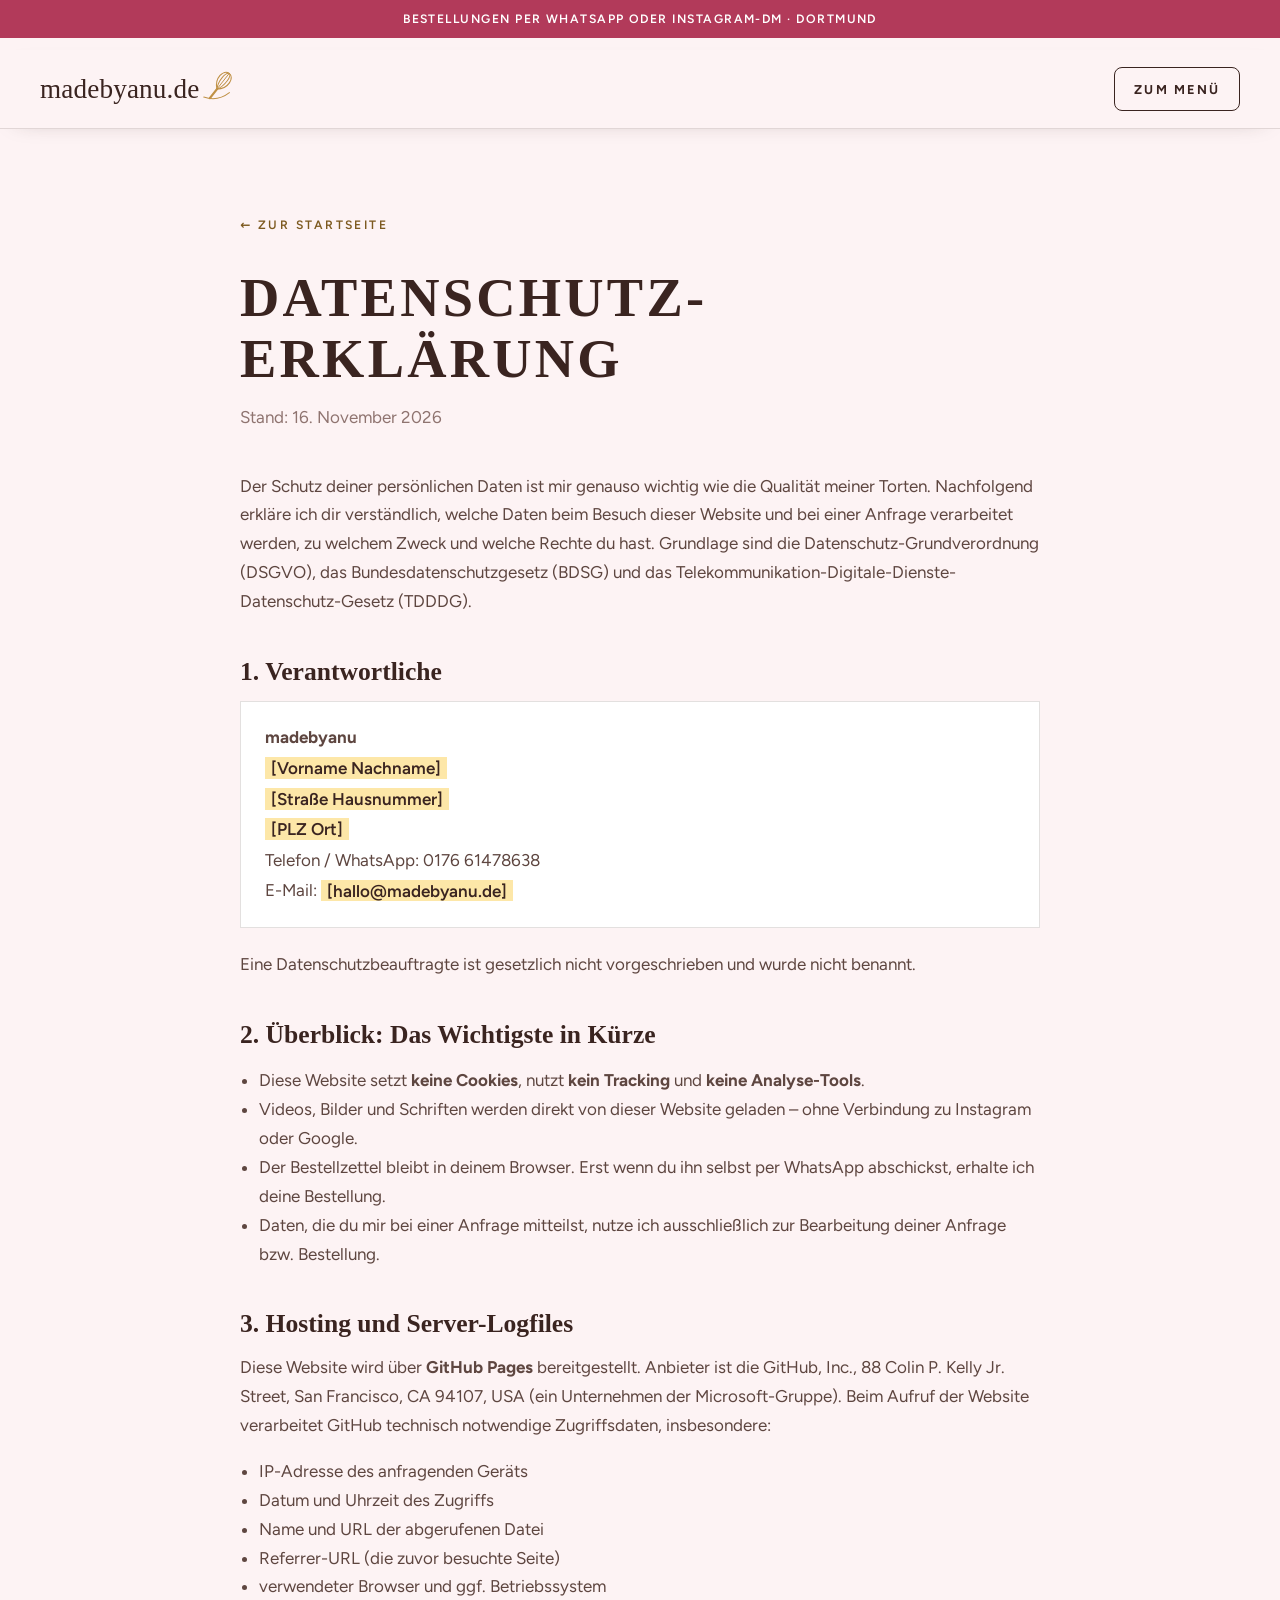
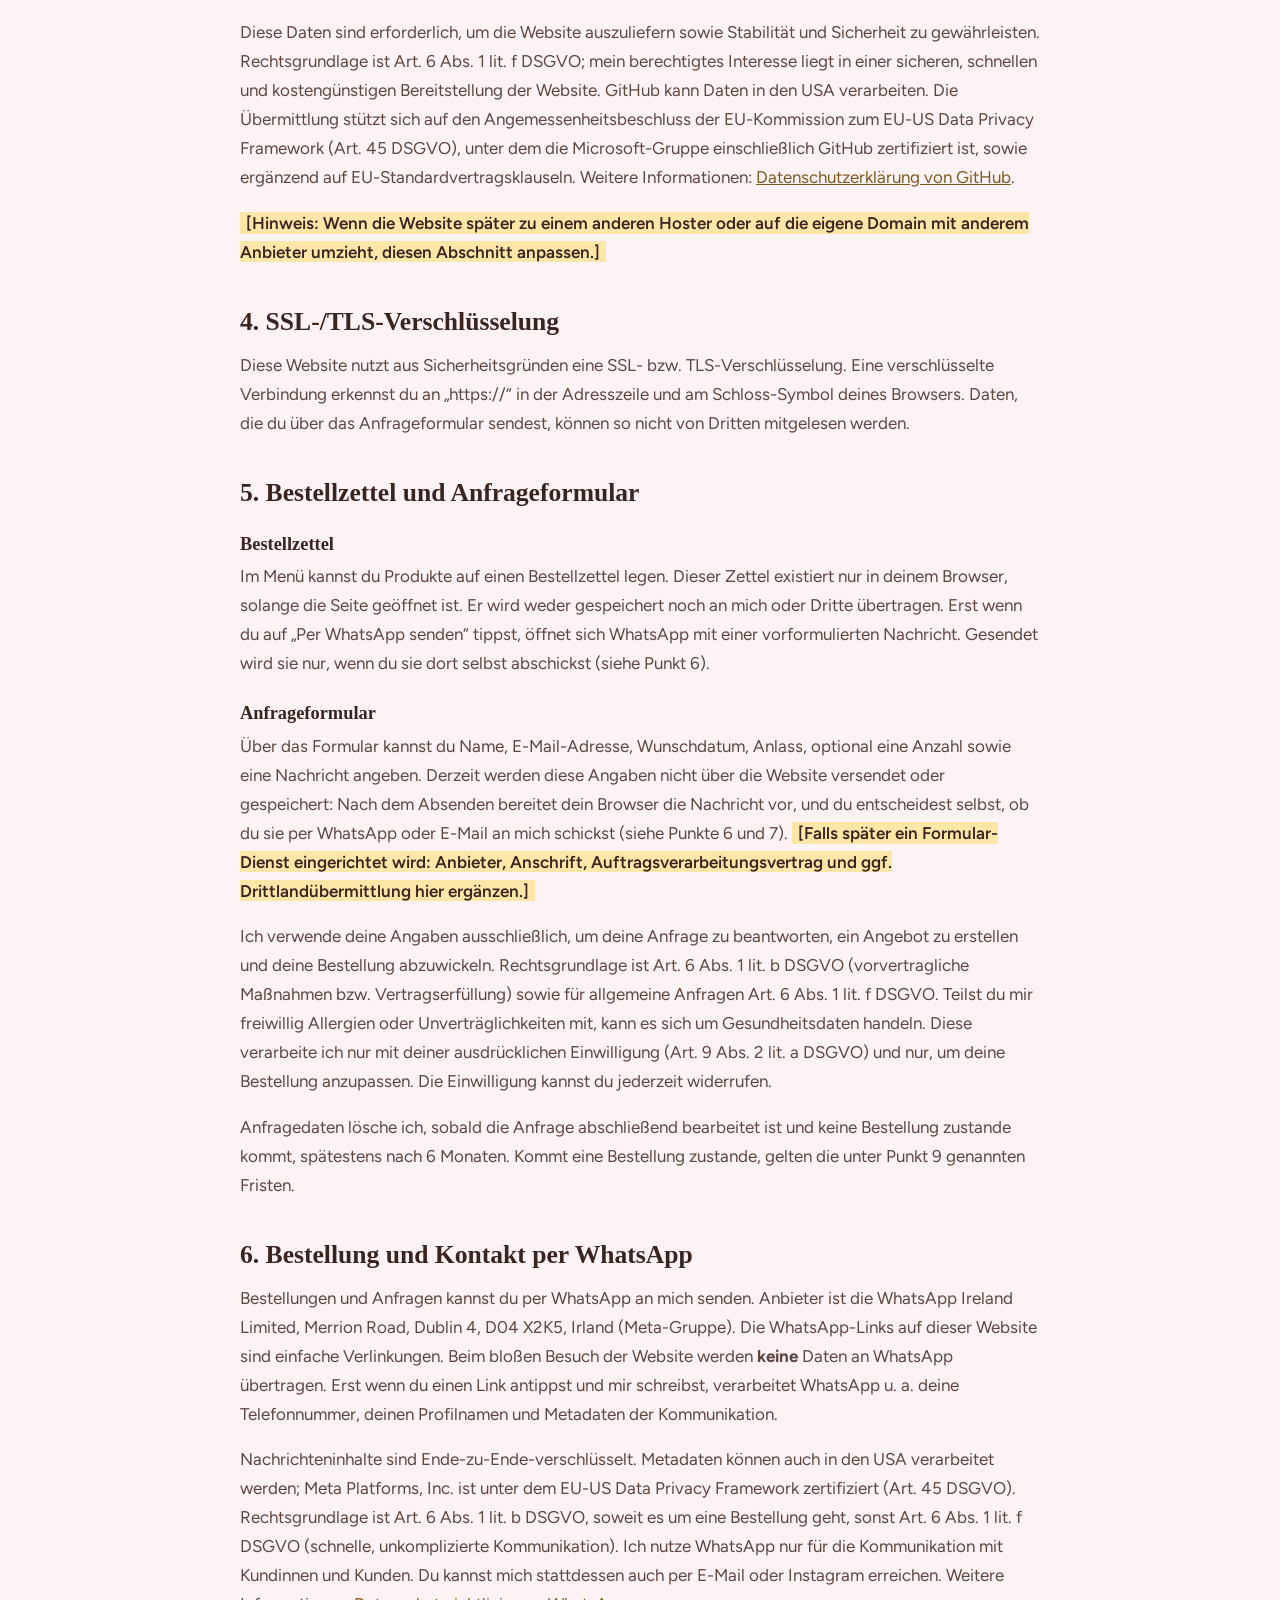
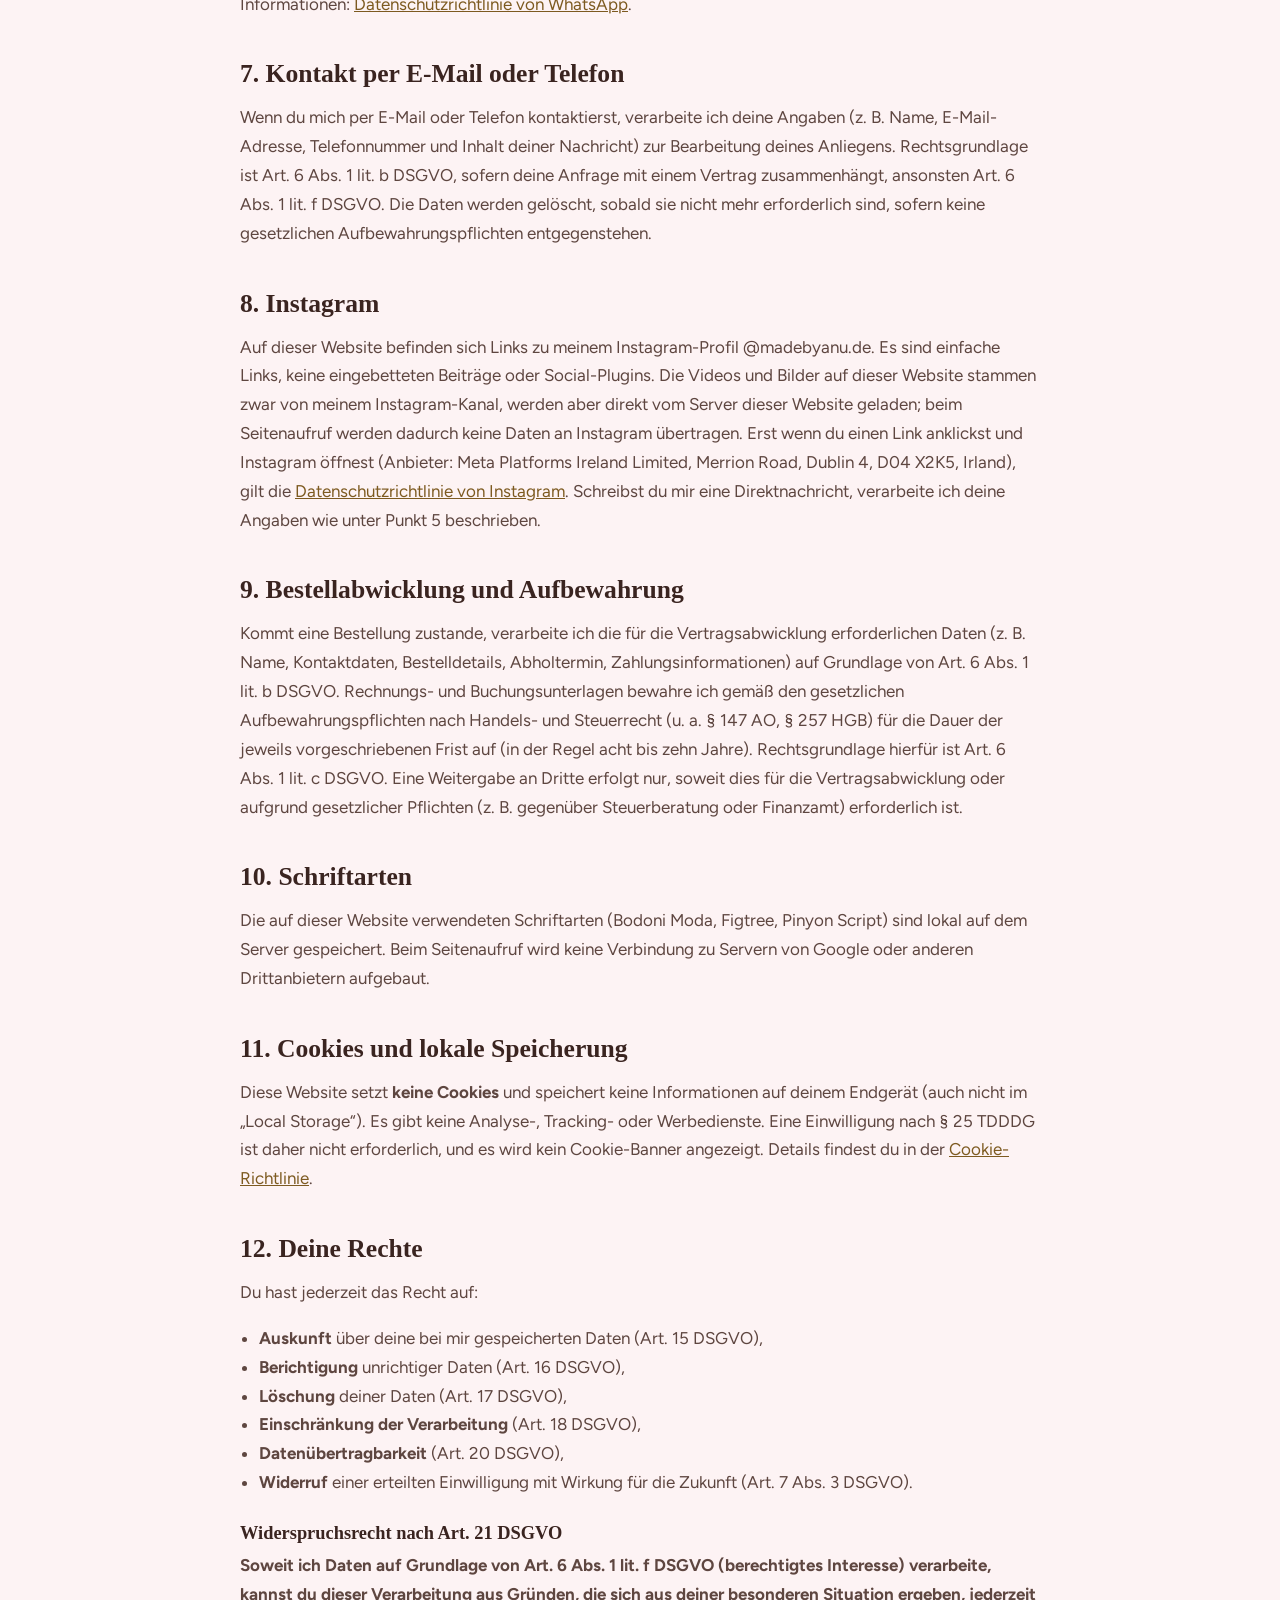
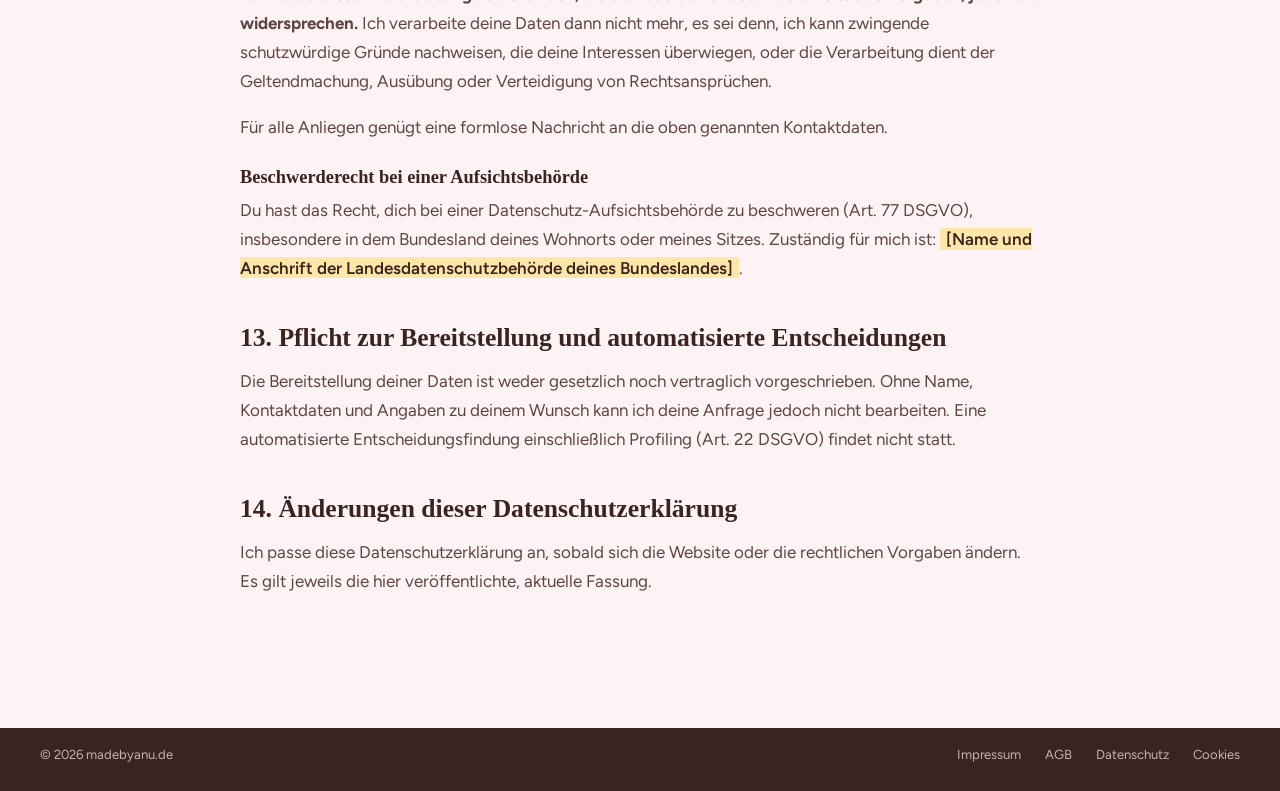
==== commit 42290695: "AGB & Cookie-Richtlinie, Datenschutz aktualisiert, kräftigere Farben, Hero-Video ab dem Anschnitt, s" ====
--- a/datenschutz.html
+++ b/datenschutz.html
@@ -26,7 +26,7 @@
   <div class="wrap">
     <a class="back-link" href="index.html">← Zur Startseite</a>
     <h1>Datenschutz&shy;erklärung</h1>
-    <p class="meta">Stand: November 2026</p>
+    <p class="meta">Stand: 16. November 2026</p>
 
     <p>
       Der Schutz deiner persönlichen Daten ist mir genauso wichtig wie die Qualität meiner Torten. Nachfolgend erkläre ich
@@ -49,14 +49,16 @@
     <h2>2. Überblick: Das Wichtigste in Kürze</h2>
     <ul>
       <li>Diese Website setzt <strong>keine Cookies</strong>, nutzt <strong>kein Tracking</strong> und <strong>keine Analyse-Tools</strong>.</li>
-      <li>Schriftarten und Bilder werden <strong>lokal</strong> vom eigenen Server geladen – es werden dabei keine Daten an Google, Instagram o. Ä. übertragen.</li>
-      <li>Daten, die du mir bei einer Anfrage mitteilst, nutze ich ausschließlich zur Bearbeitung deiner Anfrage bzw. Bestellung.</li>
+      <li>Videos, Bilder und Schriften werden direkt von dieser Website geladen – ohne Verbindung zu Instagram oder Google.</li>
+      <li>Der Bestellzettel bleibt in deinem Browser. Erst wenn du ihn selbst per WhatsApp abschickst, erhalte ich deine Bestellung.</li>
+            <li>Daten, die du mir bei einer Anfrage mitteilst, nutze ich ausschließlich zur Bearbeitung deiner Anfrage bzw. Bestellung.</li>
     </ul>
 
     <h2>3. Hosting und Server-Logfiles</h2>
     <p>
-      Diese Website wird bei <span class="placeholder">[Name des Hosting-Anbieters, Anschrift]</span> gehostet. Beim Aufruf
-      der Website erhebt der Server automatisch Informationen in sogenannten Server-Logfiles, die dein Browser übermittelt:
+      Diese Website wird über <strong>GitHub Pages</strong> bereitgestellt. Anbieter ist die GitHub, Inc., 88 Colin P. Kelly Jr. Street,
+      San Francisco, CA 94107, USA (ein Unternehmen der Microsoft-Gruppe). Beim Aufruf der Website verarbeitet GitHub technisch
+      notwendige Zugriffsdaten, insbesondere:
     </p>
     <ul>
       <li>IP-Adresse des anfragenden Geräts</li>
@@ -66,12 +68,14 @@
       <li>verwendeter Browser und ggf. Betriebssystem</li>
     </ul>
     <p>
-      Diese Daten sind technisch erforderlich, um die Website auszuliefern sowie Stabilität und Sicherheit zu gewährleisten.
-      Rechtsgrundlage ist Art. 6 Abs. 1 lit. f DSGVO; mein berechtigtes Interesse liegt in einer sicheren, fehlerfreien
-      Bereitstellung der Website. Die Logfiles werden nach spätestens <span class="placeholder">[14]</span> Tagen gelöscht,
-      sofern sie nicht zur Aufklärung eines Sicherheitsvorfalls benötigt werden. Mit dem Hosting-Anbieter besteht ein Vertrag
-      zur Auftragsverarbeitung gemäß Art. 28 DSGVO.
-    </p>
+      Diese Daten sind erforderlich, um die Website auszuliefern sowie Stabilität und Sicherheit zu gewährleisten.
+      Rechtsgrundlage ist Art. 6 Abs. 1 lit. f DSGVO; mein berechtigtes Interesse liegt in einer sicheren, schnellen und
+      kostengünstigen Bereitstellung der Website. GitHub kann Daten in den USA verarbeiten. Die Übermittlung stützt sich auf den
+      Angemessenheitsbeschluss der EU-Kommission zum EU-US Data Privacy Framework (Art. 45 DSGVO), unter dem die Microsoft-Gruppe
+      einschließlich GitHub zertifiziert ist, sowie ergänzend auf EU-Standardvertragsklauseln. Weitere Informationen:
+      <a href="https://docs.github.com/de/site-policy/privacy-policies/github-general-privacy-statement" target="_blank" rel="noopener">Datenschutzerklärung von GitHub</a>.
+    </p>
+    <p><span class="placeholder">[Hinweis: Wenn die Website später zu einem anderen Hoster oder auf die eigene Domain mit anderem Anbieter umzieht, diesen Abschnitt anpassen.]</span></p>
 
     <h2>4. SSL-/TLS-Verschlüsselung</h2>
     <p>
@@ -80,54 +84,44 @@
       sendest, können so nicht von Dritten mitgelesen werden.
     </p>
 
-    <h2>5. Anfrageformular</h2>
-    <p>
-      Wenn du mir über das Formular eine Anfrage sendest, verarbeite ich die von dir angegebenen Daten: Name, E-Mail-Adresse,
-      Wunschdatum, Anlass, optional die Personenanzahl sowie deine Nachricht. Diese Angaben verwende ich ausschließlich, um
-      deine Anfrage zu beantworten, ein Angebot zu erstellen und ggf. deine Bestellung abzuwickeln.
-    </p>
-    <p>
-      Rechtsgrundlage ist Art. 6 Abs. 1 lit. b DSGVO (Durchführung vorvertraglicher Maßnahmen bzw. Vertragserfüllung) sowie
-      – für allgemeine Anfragen – Art. 6 Abs. 1 lit. f DSGVO (berechtigtes Interesse an der Beantwortung von Anfragen).
-      Teilst du mir freiwillig Informationen zu Allergien oder Unverträglichkeiten mit, kann es sich um Gesundheitsdaten handeln.
-      Diese verarbeite ich nur auf Grundlage deiner ausdrücklichen Einwilligung (Art. 9 Abs. 2 lit. a DSGVO) und ausschließlich,
-      um deine Bestellung entsprechend anzupassen. Die Einwilligung kannst du jederzeit widerrufen.
-    </p>
-    <p><strong>Übermittlung der Anfrage:</strong></p>
-    <ul>
-      <li>
-        <strong>Variante A – Formular-Dienst:</strong> Die Formulardaten werden über den Dienst
-        <span class="placeholder">[Name des Anbieters, z. B. Formspree / eigener Webserver, Anschrift]</span> an mich
-        weitergeleitet. Mit dem Anbieter besteht ein Vertrag zur Auftragsverarbeitung gemäß Art. 28 DSGVO.
-        <span class="placeholder">[Falls der Anbieter Daten in den USA verarbeitet: Die Übermittlung erfolgt auf Grundlage des
-        EU-US Data Privacy Framework bzw. von EU-Standardvertragsklauseln.]</span>
-      </li>
-      <li>
-        <strong>Variante B – Weitergabe per WhatsApp oder E-Mail:</strong> Ist kein Formular-Dienst eingerichtet, werden die Daten
-        nicht über die Website gespeichert oder versendet. Dein Browser bereitet die Nachricht lediglich vor; erst wenn du aktiv
-        „Per WhatsApp senden“ oder „Per E-Mail senden“ wählst, wird sie über die jeweilige App übertragen (siehe Punkt 6 und 7).
-      </li>
-    </ul>
-    <p>
-      Deine Anfragedaten lösche ich, sobald die Anfrage abschließend bearbeitet ist und keine Bestellung zustande kommt,
-      spätestens jedoch nach 6 Monaten. Kommt eine Bestellung zustande, gelten die unter Punkt 9 genannten Fristen.
-    </p>
-
-    <h2>6. Kontakt per WhatsApp</h2>
-    <p>
-      Du kannst mich über den Messenger-Dienst WhatsApp erreichen. Anbieter ist die WhatsApp Ireland Limited, Merrion Road,
-      Dublin 4, D04 X2K5, Irland, ein Unternehmen der Meta-Gruppe. Die Links zu WhatsApp auf dieser Website sind einfache
-      Verlinkungen – beim bloßen Besuch der Website werden <strong>keine</strong> Daten an WhatsApp übertragen.
-      Erst wenn du einen WhatsApp-Link anklickst und mir schreibst, verarbeitet WhatsApp u. a. deine Telefonnummer,
-      deinen Profilnamen sowie Metadaten der Kommunikation.
-    </p>
-    <p>
-      Die Nachrichteninhalte sind Ende-zu-Ende-verschlüsselt. WhatsApp kann jedoch Metadaten auch auf Servern in den USA
-      verarbeiten. Die Meta Platforms, Inc. ist unter dem EU-US Data Privacy Framework zertifiziert, auf dessen Grundlage
-      (Angemessenheitsbeschluss der EU-Kommission, Art. 45 DSGVO) eine Übermittlung erfolgt. Rechtsgrundlage für die
-      Kommunikation ist Art. 6 Abs. 1 lit. b DSGVO bzw. Art. 6 Abs. 1 lit. f DSGVO (dein und mein Interesse an einer schnellen,
-      unkomplizierten Kommunikation). Ich nutze WhatsApp Business bzw. WhatsApp ausschließlich für die Kommunikation mit
-      Kundinnen und Kunden. Möchtest du WhatsApp nicht nutzen, kannst du mich jederzeit per E-Mail oder Telefon erreichen.
+    <h2>5. Bestellzettel und Anfrageformular</h2>
+    <h3>Bestellzettel</h3>
+    <p>
+      Im Menü kannst du Produkte auf einen Bestellzettel legen. Dieser Zettel existiert nur in deinem Browser, solange die Seite
+      geöffnet ist. Er wird weder gespeichert noch an mich oder Dritte übertragen. Erst wenn du auf „Per WhatsApp senden“ tippst,
+      öffnet sich WhatsApp mit einer vorformulierten Nachricht. Gesendet wird sie nur, wenn du sie dort selbst abschickst (siehe Punkt 6).
+    </p>
+    <h3>Anfrageformular</h3>
+    <p>
+      Über das Formular kannst du Name, E-Mail-Adresse, Wunschdatum, Anlass, optional eine Anzahl sowie eine Nachricht angeben.
+      Derzeit werden diese Angaben nicht über die Website versendet oder gespeichert: Nach dem Absenden bereitet dein Browser die Nachricht
+      vor, und du entscheidest selbst, ob du sie per WhatsApp oder E-Mail an mich schickst (siehe Punkte 6 und 7).
+      <span class="placeholder">[Falls später ein Formular-Dienst eingerichtet wird: Anbieter, Anschrift, Auftragsverarbeitungsvertrag und ggf. Drittlandübermittlung hier ergänzen.]</span>
+    </p>
+    <p>
+      Ich verwende deine Angaben ausschließlich, um deine Anfrage zu beantworten, ein Angebot zu erstellen und deine Bestellung abzuwickeln.
+      Rechtsgrundlage ist Art. 6 Abs. 1 lit. b DSGVO (vorvertragliche Maßnahmen bzw. Vertragserfüllung) sowie für allgemeine Anfragen
+      Art. 6 Abs. 1 lit. f DSGVO. Teilst du mir freiwillig Allergien oder Unverträglichkeiten mit, kann es sich um Gesundheitsdaten handeln.
+      Diese verarbeite ich nur mit deiner ausdrücklichen Einwilligung (Art. 9 Abs. 2 lit. a DSGVO) und nur, um deine Bestellung anzupassen.
+      Die Einwilligung kannst du jederzeit widerrufen.
+    </p>
+    <p>
+      Anfragedaten lösche ich, sobald die Anfrage abschließend bearbeitet ist und keine Bestellung zustande kommt, spätestens nach 6 Monaten.
+      Kommt eine Bestellung zustande, gelten die unter Punkt 9 genannten Fristen.
+    </p>
+
+    <h2>6. Bestellung und Kontakt per WhatsApp</h2>
+    <p>
+      Bestellungen und Anfragen kannst du per WhatsApp an mich senden. Anbieter ist die WhatsApp Ireland Limited, Merrion Road,
+      Dublin 4, D04 X2K5, Irland (Meta-Gruppe). Die WhatsApp-Links auf dieser Website sind einfache Verlinkungen. Beim bloßen Besuch der
+      Website werden <strong>keine</strong> Daten an WhatsApp übertragen. Erst wenn du einen Link antippst und mir schreibst, verarbeitet
+      WhatsApp u. a. deine Telefonnummer, deinen Profilnamen und Metadaten der Kommunikation.
+    </p>
+    <p>
+      Nachrichteninhalte sind Ende-zu-Ende-verschlüsselt. Metadaten können auch in den USA verarbeitet werden; Meta Platforms, Inc. ist unter
+      dem EU-US Data Privacy Framework zertifiziert (Art. 45 DSGVO). Rechtsgrundlage ist Art. 6 Abs. 1 lit. b DSGVO, soweit es um eine
+      Bestellung geht, sonst Art. 6 Abs. 1 lit. f DSGVO (schnelle, unkomplizierte Kommunikation). Ich nutze WhatsApp nur für die Kommunikation
+      mit Kundinnen und Kunden. Du kannst mich stattdessen auch per E-Mail oder Instagram erreichen.
       Weitere Informationen: <a href="https://www.whatsapp.com/legal/privacy-policy-eea" target="_blank" rel="noopener">Datenschutzrichtlinie von WhatsApp</a>.
     </p>
 
@@ -141,11 +135,12 @@
 
     <h2>8. Instagram</h2>
     <p>
-      Auf dieser Website befinden sich Links zu meinem Instagram-Profil @madebyanu.de. Es handelt sich um einfache Links,
-      nicht um eingebettete Inhalte oder Social-Plugins. Daten werden erst an Instagram (Meta Platforms Ireland Limited,
-      Merrion Road, Dublin 4, D04 X2K5, Irland) übertragen, wenn du einen Link anklickst und Instagram aufrufst. Ab diesem Zeitpunkt
-      gilt die <a href="https://privacycenter.instagram.com/policy" target="_blank" rel="noopener">Datenschutzrichtlinie von Instagram</a>.
-      Die Galerie-Bilder auf dieser Website werden lokal vom eigenen Server geladen.
+      Auf dieser Website befinden sich Links zu meinem Instagram-Profil @madebyanu.de. Es sind einfache Links, keine eingebetteten Beiträge
+      oder Social-Plugins. Die Videos und Bilder auf dieser Website stammen zwar von meinem Instagram-Kanal, werden aber direkt vom Server
+      dieser Website geladen; beim Seitenaufruf werden dadurch keine Daten an Instagram übertragen. Erst wenn du einen Link anklickst und
+      Instagram öffnest (Anbieter: Meta Platforms Ireland Limited, Merrion Road, Dublin 4, D04 X2K5, Irland), gilt die
+      <a href="https://privacycenter.instagram.com/policy" target="_blank" rel="noopener">Datenschutzrichtlinie von Instagram</a>.
+      Schreibst du mir eine Direktnachricht, verarbeite ich deine Angaben wie unter Punkt 5 beschrieben.
     </p>
 
     <h2>9. Bestellabwicklung und Aufbewahrung</h2>
@@ -166,8 +161,9 @@
 
     <h2>11. Cookies und lokale Speicherung</h2>
     <p>
-      Diese Website verwendet keine Cookies und speichert keine Informationen auf deinem Endgerät. Eine Einwilligung
-      nach § 25 TDDDG ist daher nicht erforderlich, und es wird kein Cookie-Banner angezeigt.
+      Diese Website setzt <strong>keine Cookies</strong> und speichert keine Informationen auf deinem Endgerät (auch nicht im
+      „Local Storage“). Es gibt keine Analyse-, Tracking- oder Werbedienste. Eine Einwilligung nach § 25 TDDDG ist daher nicht
+      erforderlich, und es wird kein Cookie-Banner angezeigt. Details findest du in der <a href="cookies.html">Cookie-Richtlinie</a>.
     </p>
 
     <h2>12. Deine Rechte</h2>
@@ -214,7 +210,7 @@
 <footer class="site-footer" style="padding-top:1rem">
   <div class="wrap footer-bottom" style="padding-top:0">
     <p style="margin:0">© 2026 madebyanu.de</p>
-    <nav aria-label="Rechtliches"><ul><li><a href="impressum.html">Impressum</a></li><li><a href="datenschutz.html" aria-current="page">Datenschutz</a></li></ul></nav>
+    <nav aria-label="Rechtliches"><ul><li><a href="impressum.html">Impressum</a></li><li><a href="agb.html">AGB</a></li><li><a href="datenschutz.html" aria-current="page">Datenschutz</a></li><li><a href="cookies.html">Cookies</a></li></ul></nav>
   </div>
 </footer>
 </body>
--- a/assets/css/styles.css
+++ b/assets/css/styles.css
@@ -11,34 +11,39 @@
 @font-face { font-family: "Pinyon Script"; src: url("../fonts/pinyon-script.woff2") format("woff2"); font-weight: 400; font-style: normal; font-display: swap; }
 
 :root {
-  /* Farben aus den Flyern */
-  --paper: #f5ece7;        /* Nude-Rosé Hintergrund */
-  --paper-2: #ede0d8;      /* etwas dunkler, für Bänder */
-  --card: #fbf7f3;         /* Karten / Formular */
-  --cocoa: #2e221d;        /* Schrift, Footer */
-  --cocoa-2: #5b4a42;      /* Fließtext */
-  --mute: #8a776d;
-  --gold: #a9834a;         /* Linien, Ornamente */
-  --gold-text: #86642c;    /* Gold als Schrift (AA) */
-  --gold-soft: #d9c093;
-  --line: rgba(46, 34, 29, .16);
-  --line-strong: rgba(46, 34, 29, .32);
+  /* Süß & professionell: Milch-Rosé, Himbeere, Schokobraun, Gold */
+  --paper: #fdf3f4;        /* Milch-Rosé Hintergrund */
+  --paper-2: #f8e1e5;      /* Rosé-Bänder */
+  --blush: #f1c2cc;        /* Zuckerrosa, Deko */
+  --card: #ffffff;
+  --berry: #b23a5a;        /* Himbeere: Buttons & Akzente (AA) */
+  --berry-dark: #8f2a45;
+  --cocoa: #3a2420;        /* Schokobraun: Schrift, Footer */
+  --cocoa-2: #5e4640;      /* Fließtext */
+  --mute: #8f7470;
+  --gold: #c09146;         /* Linien, Ornamente */
+  --gold-text: #7d5a20;
+  --gold-soft: #e3c58e;
+  --pistachio: #a3bf6a;
+  --line: rgba(58, 36, 32, .14);
+  --line-strong: rgba(58, 36, 32, .3);
 
   --display: "Bodoni Moda", "Didot", "Bodoni 72", Georgia, serif;
   --sans: "Figtree", system-ui, -apple-system, "Segoe UI", sans-serif;
   --script: "Pinyon Script", "Snell Roundhand", cursive;
 
-  --wrap: 1180px;
+  --wrap: 1200px;
   --gutter: clamp(1.1rem, 4vw, 2.5rem);
   --section: clamp(4.5rem, 9vw, 7.5rem);
   --ease: cubic-bezier(.25, .7, .25, 1);
+  --radius: 8px;
 }
 
 *, *::before, *::after { box-sizing: border-box; }
 html { scroll-behavior: smooth; scroll-padding-top: 110px; -webkit-text-size-adjust: 100%; }
 body {
   margin: 0; background: var(--paper); color: var(--cocoa-2);
-  font-family: var(--sans); font-size: 1rem; line-height: 1.7;
+  font-family: var(--sans); font-size: 1.0625rem; line-height: 1.7;
   -webkit-font-smoothing: antialiased; overflow-x: hidden;
 }
 img, svg, video { display: block; max-width: 100%; }
@@ -46,7 +51,7 @@
 button, input, textarea { font: inherit; color: inherit; }
 ::selection { background: var(--gold-soft); color: var(--cocoa); }
 p { margin: 0 0 1em; }
-h1, h2, h3, h4 { margin: 0; color: var(--cocoa); font-family: var(--display); font-weight: 500; line-height: 1.12; }
+h1, h2, h3, h4 { margin: 0; color: var(--cocoa); font-family: var(--display); font-weight: 600; line-height: 1.12; }
 
 .wrap { width: min(100% - var(--gutter) * 2, var(--wrap)); margin-inline: auto; }
 .skip-link { position: absolute; left: 1rem; top: -4rem; z-index: 100; background: var(--cocoa); color: var(--paper); padding: .7rem 1.1rem; text-decoration: none; }
@@ -55,53 +60,53 @@
 .sr-only { position: absolute; width: 1px; height: 1px; margin: -1px; overflow: hidden; clip: rect(0,0,0,0); white-space: nowrap; border: 0; }
 
 /* ---------- Typo-Bausteine ---------- */
-.kicker { font-size: .74rem; font-weight: 600; letter-spacing: .28em; text-transform: uppercase; color: var(--gold-text); margin-bottom: 1rem; }
+.kicker { font-size: .78rem; font-weight: 700; letter-spacing: .26em; text-transform: uppercase; color: var(--berry); margin-bottom: 1rem; }
 .caps { font-family: var(--display); text-transform: uppercase; letter-spacing: .08em; font-weight: 500; }
-.script { font-family: var(--script); font-weight: 400; color: var(--gold-text); line-height: 1; }
+.script { font-family: var(--script); font-weight: 400; color: var(--berry); line-height: 1; }
 /* Ornament wie auf den Flyern: Linie ✦ Linie */
 .ornament { display: flex; align-items: center; justify-content: center; gap: .9rem; color: var(--gold); margin: 1.1rem auto; max-width: 220px; }
 .ornament::before, .ornament::after { content: ""; flex: 1; height: 1px; background: currentColor; opacity: .7; }
-.ornament span { font-size: .8rem; line-height: 1; }
+.ornament span { font-size: .9rem; line-height: 1; color: var(--berry); }
 .ornament--left { margin-left: 0; justify-content: flex-start; }
 
 .sec-head { text-align: center; max-width: 640px; margin: 0 auto clamp(2.5rem, 5vw, 3.5rem); }
-.sec-head h2 { font-size: clamp(1.9rem, 1.3rem + 2.6vw, 3.3rem); text-transform: uppercase; letter-spacing: .07em; }
-.sec-head .sub { font-size: .8rem; letter-spacing: .26em; text-transform: uppercase; color: var(--cocoa-2); margin: 0; }
+.sec-head h2 { font-size: clamp(2.1rem, 1.4rem + 2.9vw, 3.7rem); text-transform: uppercase; letter-spacing: .07em; }
+.sec-head .sub { font-size: .82rem; font-weight: 600; letter-spacing: .26em; text-transform: uppercase; color: var(--gold-text); margin: 0; }
 .sec-head p.lead { margin-top: 1.2rem; color: var(--cocoa-2); }
 
 /* ---------- Buttons: schlicht, eckig ---------- */
 .btn {
-  --bg: var(--cocoa); --fg: var(--paper); --bd: var(--cocoa);
+  --bg: var(--berry); --fg: #fff; --bd: var(--berry);
   display: inline-flex; align-items: center; justify-content: center; gap: .6rem;
-  min-height: 50px; padding: .8rem 1.7rem; border: 1px solid var(--bd); border-radius: 2px;
+  min-height: 52px; padding: .85rem 1.8rem; border: 1.5px solid var(--bd); border-radius: var(--radius);
   background: var(--bg); color: var(--fg); text-decoration: none; cursor: pointer;
-  font-size: .78rem; font-weight: 600; letter-spacing: .2em; text-transform: uppercase;
-  transition: background .25s, color .25s, border-color .25s;
+  font-size: .8rem; font-weight: 700; letter-spacing: .16em; text-transform: uppercase;
+  transition: background .25s, color .25s, border-color .25s, transform .25s;
 }
 .btn svg { width: 17px; height: 17px; }
-.btn:hover { --bg: var(--gold-text); --bd: var(--gold-text); }
-.btn--line { --bg: transparent; --fg: var(--cocoa); --bd: var(--line-strong); }
+.btn:hover { --bg: var(--berry-dark); --bd: var(--berry-dark); transform: translateY(-1px); }
+.btn--line { --bg: transparent; --fg: var(--cocoa); --bd: var(--cocoa); }
 .btn--line:hover { --bg: var(--cocoa); --fg: var(--paper); --bd: var(--cocoa); }
 .btn--light { --bg: var(--paper); --fg: var(--cocoa); --bd: var(--paper); }
 .btn--light:hover { --bg: var(--gold-soft); --bd: var(--gold-soft); }
 .btn--wa { --bg: #2f6e4b; --bd: #2f6e4b; --fg: #fff; }
 .btn--wa:hover { --bg: #24573b; --bd: #24573b; }
-.link-arrow { display: inline-flex; align-items: center; gap: .5rem; font-size: .78rem; font-weight: 600; letter-spacing: .2em; text-transform: uppercase; color: var(--cocoa); text-decoration: none; border-bottom: 1px solid var(--gold); padding-bottom: .3rem; }
+.link-arrow { display: inline-flex; align-items: center; gap: .5rem; font-size: .8rem; font-weight: 700; letter-spacing: .18em; text-transform: uppercase; color: var(--berry); text-decoration: none; border-bottom: 1.5px solid var(--berry); padding-bottom: .3rem; }
 .link-arrow svg { width: 16px; height: 16px; }
 
 /* ---------- Infozeile & Header ---------- */
-.topbar { background: var(--cocoa); color: rgba(245, 236, 231, .82); font-size: .74rem; letter-spacing: .14em; text-transform: uppercase; text-align: center; padding: .55rem var(--gutter); }
-.topbar a { color: var(--gold-soft); text-decoration: none; }
+.topbar { background: var(--berry); color: #fff; font-size: .76rem; font-weight: 600; letter-spacing: .12em; text-transform: uppercase; text-align: center; padding: .55rem var(--gutter); }
+.topbar a { color: #fff; text-decoration: underline; text-underline-offset: 3px; }
 .site-header { position: sticky; top: 0; z-index: 50; background: var(--paper); border-bottom: 1px solid transparent; transition: border-color .3s, box-shadow .3s; }
 .site-header.is-scrolled { border-bottom-color: var(--line); box-shadow: 0 6px 24px -18px rgba(46, 34, 29, .4); }
 .nav { display: flex; align-items: center; justify-content: space-between; gap: 1.5rem; min-height: 78px; }
-.logo { display: inline-flex; align-items: center; text-decoration: none; color: var(--cocoa); font-family: var(--display); font-size: 1.6rem; font-weight: 500; letter-spacing: .005em; position: relative; z-index: 2; }
+.logo { display: inline-flex; align-items: center; text-decoration: none; color: var(--cocoa); font-family: var(--display); font-size: 1.7rem; font-weight: 500; letter-spacing: .005em; position: relative; z-index: 2; }
 .logo .tld { color: var(--cocoa); }
 .logo .whisk { width: 1.3em; height: 1.3em; color: var(--gold); margin-left: .1em; transform: translateY(-.15em); }
 .nav-menu { display: flex; align-items: center; gap: 2rem; }
 .nav-list { display: flex; gap: 1.8rem; list-style: none; margin: 0; padding: 0; }
-.nav-list a { text-decoration: none; font-size: .76rem; font-weight: 600; letter-spacing: .2em; text-transform: uppercase; color: var(--cocoa); padding: .4rem 0; border-bottom: 1px solid transparent; transition: border-color .25s, color .25s; }
-.nav-list a:hover, .nav-list a[aria-current="true"] { border-bottom-color: var(--gold); color: var(--gold-text); }
+.nav-list a { text-decoration: none; font-size: .8rem; font-weight: 700; letter-spacing: .2em; text-transform: uppercase; color: var(--cocoa); padding: .4rem 0; border-bottom: 1px solid transparent; transition: border-color .25s, color .25s; }
+.nav-list a:hover, .nav-list a[aria-current="true"] { border-bottom-color: var(--berry); color: var(--berry); }
 .ig-btn { display: inline-grid; place-items: center; width: 40px; height: 40px; color: var(--cocoa); }
 .ig-btn svg { width: 21px; height: 21px; }
 .ig-btn .ig-label { display: none; }
@@ -116,16 +121,17 @@
 .nav-toggle[aria-expanded="true"] span::after { transform: translateY(-6px) rotate(-45deg); }
 
 /* ---------- Hero: Text links, Reel rechts ---------- */
-.hero { display: grid; grid-template-columns: minmax(0, 1fr) minmax(0, 1fr); min-height: min(calc(100svh - 110px), 820px); border-bottom: 1px solid var(--line); }
+.hero { background: radial-gradient(70% 60% at 30% 40%, #fff 0%, transparent 70%), var(--paper-2); display: grid; grid-template-columns: minmax(0, 1fr) minmax(0, 1fr); min-height: min(calc(100svh - 110px), 820px); border-bottom: 1px solid var(--line); }
 .hero-text { display: flex; flex-direction: column; justify-content: center; padding: clamp(3rem, 6vw, 5rem) clamp(1.5rem, 5vw, 5rem); text-align: center; align-items: center; }
-.hero h1 { font-size: clamp(2.1rem, .9rem + 2.7vw, 3.7rem); max-width: 100%; overflow-wrap: break-word; text-transform: uppercase; letter-spacing: .05em; line-height: 1.08; }
-.hero h1 .amp { font-style: italic; text-transform: none; color: var(--gold-text); font-weight: 400; }
-.hero .tagline { font-size: .8rem; letter-spacing: .32em; text-transform: uppercase; color: var(--cocoa); margin: 0; }
-.hero-lead { max-width: 30rem; margin: 1.6rem auto 2rem; color: var(--cocoa-2); }
+.hero h1 { font-size: clamp(2.2rem, .9rem + 2.6vw, 3.5rem); max-width: 100%; overflow-wrap: break-word; text-transform: uppercase; letter-spacing: .05em; line-height: 1.08; }
+.hero h1 .kicker { display: block; font-family: var(--sans); font-size: .74rem; letter-spacing: .28em; line-height: 1.6; margin-bottom: 1.4rem; }
+.hero h1 .amp { font-style: italic; text-transform: none; color: var(--berry); font-weight: 500; }
+.hero .tagline { font-size: .86rem; font-weight: 700; letter-spacing: .3em; text-transform: uppercase; color: var(--berry); margin: 0; }
+.hero-lead { max-width: 31rem; margin: 1.6rem auto 2rem; color: var(--cocoa-2); font-size: 1.12rem; }
 .hero-cta { display: flex; flex-wrap: wrap; justify-content: center; gap: .8rem; }
 .hero-note { margin-top: 2.2rem; font-size: 1.9rem; }
-.hero-media { position: relative; overflow: hidden; background: var(--cocoa) url("../reels/dubai-schokolade-hd.jpg") center / cover; }
-.hero-media video { position: absolute; inset: 0; width: 100%; height: 100%; object-fit: cover; }
+.hero-media { position: relative; overflow: hidden; background: var(--cocoa) url("../reels/dubai-schokolade-hd.jpg") 50% 100% / cover; }
+.hero-media video { position: absolute; inset: 0; width: 100%; height: 100%; object-fit: cover; object-position: 50% 100%; }
 .hero-media figcaption { position: absolute; left: 1.5rem; bottom: 1.4rem; color: var(--paper); font-size: .72rem; letter-spacing: .22em; text-transform: uppercase; text-shadow: 0 1px 10px rgba(0,0,0,.5); }
 .hero-media figcaption .script { color: var(--gold-soft); font-size: 1.9rem; text-transform: none; letter-spacing: 0; display: block; }
 .video-toggle { position: absolute; right: 1.2rem; bottom: 1.2rem; width: 42px; height: 42px; border-radius: 50%; border: 1px solid rgba(255,255,255,.6); background: rgba(0,0,0,.25); color: #fff; cursor: pointer; display: grid; place-items: center; }
@@ -135,11 +141,11 @@
 .video-toggle[aria-pressed="true"] .i-pause { display: none; }
 
 /* ---------- Versprechen (wie Flyer-Fußzeile) ---------- */
-.promise { border-bottom: 1px solid var(--line); }
+.promise { background: var(--cocoa); color: #fff; }
 .promise ul { display: grid; grid-template-columns: repeat(3, 1fr); list-style: none; margin: 0; padding: 0; }
-.promise li { display: flex; align-items: center; justify-content: center; gap: .9rem; padding: 1.5rem 1rem; font-size: .74rem; font-weight: 600; letter-spacing: .18em; text-transform: uppercase; color: var(--cocoa); }
-.promise li + li { border-left: 1px solid var(--line); }
-.promise svg { width: 34px; height: 34px; color: var(--gold); flex: none; padding: 7px; border: 1px solid var(--gold); border-radius: 50%; }
+.promise li { display: flex; align-items: center; justify-content: center; gap: .9rem; padding: 1.5rem 1rem; font-size: .78rem; font-weight: 700; letter-spacing: .16em; text-transform: uppercase; color: #fff; }
+.promise li + li { border-left: 1px solid rgba(255,255,255,.15); }
+.promise svg { width: 36px; height: 36px; color: var(--cocoa); flex: none; padding: 8px; background: var(--blush); border-radius: 50%; }
 
 /* ---------- Sektionen ---------- */
 .section { padding: var(--section) 0; }
@@ -147,14 +153,14 @@
 
 /* ---------- Menü ---------- */
 .menu-tabs { display: flex; flex-wrap: wrap; justify-content: center; gap: .3rem 2rem; margin-bottom: clamp(2.5rem, 5vw, 3.5rem); border-bottom: 1px solid var(--line); }
-.tab { position: relative; border: 0; background: none; cursor: pointer; padding: .9rem 0; font-size: .76rem; font-weight: 600; letter-spacing: .2em; text-transform: uppercase; color: var(--mute); }
+.tab { position: relative; border: 0; background: none; cursor: pointer; padding: .9rem 0; font-size: .82rem; font-weight: 700; letter-spacing: .2em; text-transform: uppercase; color: var(--mute); }
 .tab:hover { color: var(--cocoa); }
-.tab[aria-selected="true"] { color: var(--cocoa); }
-.tab[aria-selected="true"]::after { content: ""; position: absolute; left: 0; right: 0; bottom: -1px; height: 2px; background: var(--gold); }
+.tab[aria-selected="true"] { color: var(--berry); }
+.tab[aria-selected="true"]::after { content: ""; position: absolute; left: 0; right: 0; bottom: -1px; height: 3px; background: var(--berry); }
 .menu-panel { display: grid; grid-template-columns: minmax(0, 5fr) minmax(0, 7fr); gap: clamp(2rem, 5vw, 5rem); align-items: start; }
 .menu-panel[hidden] { display: none; }
 .menu-visual { margin: 0; position: sticky; top: 120px; }
-.menu-visual img { width: 100%; height: auto; border: 1px solid var(--line); }
+.menu-visual img { width: 100%; height: auto; border-radius: var(--radius); box-shadow: 0 30px 60px -30px rgba(178, 58, 90, .45); }
 .menu-visual figcaption { margin-top: .8rem; font-size: .8rem; color: var(--mute); text-align: center; }
 .menu-list h3 { font-size: clamp(1.6rem, 1.2rem + 1.4vw, 2.3rem); text-transform: uppercase; letter-spacing: .07em; }
 .menu-note { margin: .6rem 0 1.6rem; color: var(--cocoa-2); }
@@ -162,30 +168,30 @@
 /* Speisekarten-Zeile: Name ........ Preis */
 .dish { padding: 1rem 0; border-bottom: 1px solid var(--line); }
 .dish-head { display: flex; align-items: baseline; gap: .7rem; }
-.dish-name { font-family: var(--display); font-size: 1.12rem; font-weight: 500; color: var(--cocoa); text-transform: uppercase; letter-spacing: .06em; }
-.dish-dots { flex: 1; min-width: 1.5rem; border-bottom: 1.5px dotted var(--gold); transform: translateY(-.3em); }
-.dish-price { font-family: var(--display); font-size: 1.1rem; color: var(--cocoa); white-space: nowrap; font-variant-numeric: lining-nums tabular-nums; }
+.dish-name { font-family: var(--display); font-size: 1.22rem; font-weight: 600; color: var(--cocoa); text-transform: uppercase; letter-spacing: .06em; }
+.dish-dots { flex: 1; min-width: 1.5rem; border-bottom: 2px dotted var(--blush); transform: translateY(-.3em); }
+.dish-price { font-family: var(--display); font-size: 1.25rem; font-weight: 600; color: var(--berry); white-space: nowrap; font-variant-numeric: lining-nums tabular-nums; }
 .dish-price.ask { font-family: var(--sans); font-size: .74rem; letter-spacing: .14em; text-transform: uppercase; color: var(--mute); }
-.dish-desc { display: flex; align-items: center; gap: .6rem; margin: .25rem 0 0; font-size: .92rem; color: var(--cocoa-2); padding-right: 3.2rem; }
-.dish-tag { font-family: var(--script); font-size: 1.25rem; color: var(--gold-text); line-height: 1; white-space: nowrap; }
+.dish-desc { display: flex; align-items: center; gap: .6rem; margin: .25rem 0 0; font-size: .98rem; color: var(--cocoa-2); padding-right: 3.2rem; }
+.dish-tag { font-family: var(--sans); font-size: .66rem; font-weight: 700; letter-spacing: .12em; text-transform: uppercase; color: #fff; background: var(--berry); padding: .2rem .55rem; border-radius: 99px; line-height: 1.4; white-space: nowrap; }
 .dish { position: relative; }
-.add { position: absolute; right: 0; top: 2.35rem; width: 34px; height: 34px; border: 1px solid var(--line-strong); border-radius: 2px; background: transparent; color: var(--cocoa); cursor: pointer; display: grid; place-items: center; transition: background .2s, color .2s, border-color .2s; }
-.add:hover { background: var(--cocoa); color: var(--paper); border-color: var(--cocoa); }
+.add { position: absolute; right: 0; top: 2.5rem; width: 38px; height: 38px; border: 0; border-radius: 50%; background: var(--paper-2); color: var(--berry); cursor: pointer; display: grid; place-items: center; transition: background .2s, color .2s, border-color .2s; }
+.add:hover { background: var(--berry); color: #fff; }
 .add svg { width: 15px; height: 15px; }
-.add.added { background: var(--gold); border-color: var(--gold); color: #fff; }
+.add.added { background: var(--pistachio); color: #fff; }
 .menu-hint { text-align: center; margin-top: 2.5rem; font-size: .9rem; color: var(--mute); }
 
 /* ---------- Boxen ---------- */
 .boxes { display: grid; grid-template-columns: minmax(0, 1fr) minmax(0, 1fr); gap: clamp(2rem, 6vw, 6rem); align-items: center; }
 .boxes figure { margin: 0; }
-.boxes img { width: 100%; height: auto; border: 1px solid var(--line); }
+.boxes img { width: 100%; height: auto; border-radius: var(--radius); box-shadow: 0 30px 60px -30px rgba(178, 58, 90, .5); }
 .boxes h2 { font-size: clamp(1.9rem, 1.3rem + 2.4vw, 3.1rem); text-transform: uppercase; letter-spacing: .06em; }
 .boxes .script { font-size: clamp(1.8rem, 1.4rem + 1.4vw, 2.6rem); margin: .4rem 0 1rem; }
 .boxes p { max-width: 30rem; }
 .box-facts { list-style: none; padding: 0; margin: 1.6rem 0 2rem; display: grid; gap: .6rem; }
 .box-facts li { display: flex; align-items: center; gap: .8rem; font-size: .8rem; letter-spacing: .14em; text-transform: uppercase; color: var(--cocoa); }
-.box-facts li::before { content: "✦"; color: var(--gold); font-size: .7rem; }
-.price-tag { display: inline-block; font-family: var(--display); font-size: 2.6rem; color: var(--cocoa); margin-right: 1.4rem; vertical-align: middle; }
+.box-facts li::before { content: "♡"; color: var(--berry); font-size: .9rem; }
+.price-tag { display: inline-block; font-family: var(--display); font-weight: 600; font-size: 3rem; color: var(--berry); margin-right: 1.4rem; vertical-align: middle; }
 .price-tag small { font-family: var(--sans); font-size: .72rem; letter-spacing: .18em; text-transform: uppercase; color: var(--mute); display: block; margin-bottom: -.2rem; }
 .box-cta { display: flex; flex-wrap: wrap; align-items: center; gap: 1rem 1.4rem; }
 
@@ -203,7 +209,7 @@
 .about { display: grid; grid-template-columns: minmax(0, 5fr) minmax(0, 7fr); gap: clamp(2rem, 6vw, 6rem); align-items: center; }
 .about-photos { position: relative; padding: 0 0 22% 0; }
 .about-photos .p1 { aspect-ratio: 1; object-fit: cover; }
-.about-photos img { border: 1px solid var(--line); height: auto; }
+.about-photos img { height: auto; border-radius: var(--radius); }
 .about-photos .p1 { width: 82%; }
 .about-photos .p2 { aspect-ratio: 4 / 5; object-fit: cover; position: absolute; right: 0; bottom: 0; width: 52%; border: 8px solid var(--paper); box-shadow: 0 20px 40px -24px rgba(46, 34, 29, .45); }
 .about h2 { font-size: clamp(1.9rem, 1.3rem + 2.4vw, 3.1rem); text-transform: uppercase; letter-spacing: .06em; margin-bottom: .2rem; }
@@ -212,16 +218,16 @@
 
 /* ---------- Teilregeln ---------- */
 .share { display: grid; grid-template-columns: auto minmax(0, 1fr); gap: clamp(2rem, 5vw, 4rem); align-items: center; max-width: 900px; margin-inline: auto; }
-.share img { width: min(300px, 70vw); height: auto; border: 1px solid var(--line); }
+.share img { width: min(300px, 70vw); height: auto; border-radius: var(--radius); box-shadow: 0 30px 60px -30px rgba(58,36,32,.45); transform: rotate(-2deg); }
 .share h2 { font-size: clamp(1.7rem, 1.2rem + 1.8vw, 2.6rem); text-transform: uppercase; letter-spacing: .06em; }
 .share .script { font-size: 2.2rem; margin: .3rem 0 1rem; }
 
 /* ---------- FAQ ---------- */
 .faq { max-width: 820px; margin-inline: auto; border-top: 1px solid var(--line); }
 .faq details { border-bottom: 1px solid var(--line); }
-.faq summary { list-style: none; cursor: pointer; display: flex; justify-content: space-between; align-items: center; gap: 1rem; padding: 1.3rem 0; font-family: var(--display); font-size: 1.15rem; color: var(--cocoa); }
+.faq summary { list-style: none; cursor: pointer; display: flex; justify-content: space-between; align-items: center; gap: 1rem; padding: 1.3rem 0; font-family: var(--display); font-weight: 600; font-size: 1.25rem; color: var(--cocoa); }
 .faq summary::-webkit-details-marker { display: none; }
-.faq summary::after { content: "+"; font-family: var(--sans); font-size: 1.3rem; color: var(--gold); transition: transform .3s var(--ease); }
+.faq summary::after { content: "+"; font-family: var(--sans); font-size: 1.5rem; color: var(--berry); transition: transform .3s var(--ease); }
 .faq details[open] summary::after { transform: rotate(45deg); }
 .faq details p { margin: 0 0 1.3rem; max-width: 40rem; }
 
@@ -231,10 +237,10 @@
 .contact-ways { list-style: none; padding: 0; margin: 2rem 0 0; border-top: 1px solid var(--line); }
 .contact-ways li { border-bottom: 1px solid var(--line); }
 .contact-ways a, .contact-ways .contact-static { display: flex; align-items: center; gap: 1rem; padding: 1.1rem 0; text-decoration: none; color: var(--cocoa); }
-.contact-ways svg { width: 22px; height: 22px; color: var(--gold); flex: none; }
+.contact-ways svg { width: 22px; height: 22px; color: var(--berry); flex: none; }
 .contact-ways strong { display: block; font-size: .76rem; letter-spacing: .2em; text-transform: uppercase; }
 .contact-ways small { color: var(--cocoa-2); font-size: .95rem; }
-.form-card { background: var(--card); border: 1px solid var(--line); padding: clamp(1.5rem, 4vw, 3rem); }
+.form-card { background: var(--card); border-radius: var(--radius); box-shadow: 0 30px 70px -40px rgba(178, 58, 90, .45); padding: clamp(1.5rem, 4vw, 3rem); }
 .form-grid { display: grid; grid-template-columns: 1fr 1fr; gap: 1.4rem 1.6rem; }
 .field { display: flex; flex-direction: column; gap: .35rem; }
 .field--full { grid-column: 1 / -1; }
@@ -242,7 +248,7 @@
 .field .opt { font-weight: 400; letter-spacing: .08em; text-transform: none; color: var(--mute); }
 .field input, .field textarea { width: 100%; min-height: 46px; padding: .6rem 0; background: transparent; border: 0; border-bottom: 1px solid var(--line-strong); border-radius: 0; transition: border-color .25s; }
 .field textarea { min-height: 120px; resize: vertical; line-height: 1.6; }
-.field input:focus, .field textarea:focus { outline: none; border-bottom-color: var(--gold); box-shadow: 0 1px 0 var(--gold); }
+.field input:focus, .field textarea:focus { outline: none; border-bottom-color: var(--berry); box-shadow: 0 1px 0 var(--berry); }
 .field input::placeholder, .field textarea::placeholder { color: #a8968c; }
 .field .hint { font-size: .8rem; color: var(--mute); }
 .field .error { font-size: .84rem; color: #9a2f2f; }
@@ -251,8 +257,8 @@
 .chips { display: flex; flex-wrap: wrap; gap: .5rem; margin-top: .4rem; }
 .chip { position: relative; }
 .chip input { position: absolute; inset: 0; opacity: 0; margin: 0; cursor: pointer; width: 100%; height: 100%; }
-.chip span { display: inline-flex; align-items: center; min-height: 42px; padding: .5rem 1rem; border: 1px solid var(--line-strong); border-radius: 2px; font-size: .9rem; pointer-events: none; transition: background .2s, color .2s, border-color .2s; }
-.chip input:checked + span { background: var(--cocoa); color: var(--paper); border-color: var(--cocoa); }
+.chip span { display: inline-flex; align-items: center; min-height: 42px; padding: .5rem 1.1rem; border: 1px solid var(--line-strong); border-radius: 99px; font-size: .9rem; pointer-events: none; transition: background .2s, color .2s, border-color .2s; }
+.chip input:checked + span { background: var(--berry); color: #fff; border-color: var(--berry); }
 .chip input:focus-visible + span { outline: 1.5px solid var(--gold-text); outline-offset: 3px; }
 .consent { display: flex !important; gap: .8rem; align-items: flex-start; font-size: .9rem !important; font-weight: 400 !important; letter-spacing: 0 !important; text-transform: none !important; color: var(--cocoa-2) !important; line-height: 1.55; }
 .consent input { width: 20px; height: 20px; min-height: 0; margin-top: .15rem; accent-color: var(--cocoa); flex: none; }
@@ -262,11 +268,23 @@
 .btn[aria-busy="true"] { opacity: .7; pointer-events: none; }
 .form-success { text-align: center; padding: 1.5rem 0; }
 .form-success[hidden] { display: none; }
-.success-ico { width: 64px; height: 64px; margin: 0 auto 1.2rem; display: grid; place-items: center; border: 1px solid var(--gold); border-radius: 50%; color: var(--gold); }
+.success-ico { width: 64px; height: 64px; margin: 0 auto 1.2rem; display: grid; place-items: center; background: var(--paper-2); border-radius: 50%; color: var(--berry); }
 .success-ico svg { width: 26px; height: 26px; }
 .form-success h3 { font-size: 2rem; margin-bottom: .8rem; }
 .form-success h3 em { color: var(--gold-text); }
 .btn-row { display: flex; flex-wrap: wrap; gap: .7rem; justify-content: center; margin-top: 1.6rem; }
+
+/* ---------- Schluss-CTA ---------- */
+.final-cta { background: var(--berry); color: #fff; text-align: center; padding: clamp(3.5rem, 7vw, 5.5rem) var(--gutter); position: relative; overflow: hidden; }
+.final-cta::before, .final-cta::after { content: "♡"; position: absolute; font-size: 14rem; line-height: 1; color: rgba(255,255,255,.07); }
+.final-cta::before { left: -2rem; top: -3rem; } .final-cta::after { right: -1.5rem; bottom: -5rem; }
+.final-cta h2 { color: #fff; font-size: clamp(2.1rem, 1.4rem + 3vw, 3.8rem); text-transform: uppercase; letter-spacing: .06em; }
+.final-cta .script { color: #fff; font-size: clamp(2rem, 1.5rem + 2vw, 3rem); margin: .3rem auto 1rem; }
+.final-cta p { max-width: 34rem; margin: 0 auto 2rem; color: rgba(255,255,255,.9); font-size: 1.1rem; }
+.final-cta .btn { --bg: #fff; --fg: var(--berry); --bd: #fff; }
+.final-cta .btn:hover { --bg: var(--cocoa); --fg: #fff; --bd: var(--cocoa); }
+.final-cta .btn--ghost-w { --bg: transparent; --fg: #fff; --bd: rgba(255,255,255,.8); }
+.final-cta .actions { display: flex; flex-wrap: wrap; justify-content: center; gap: .8rem; }
 
 /* ---------- Footer ---------- */
 .site-footer { background: var(--cocoa); color: rgba(245, 236, 231, .72); padding: clamp(3.5rem, 7vw, 5rem) 0 1.5rem; }
@@ -282,7 +300,7 @@
 .footer-bottom nav ul { display: flex; gap: 1.5rem; }
 
 /* ---------- Bestellzettel ---------- */
-.order-bar { position: fixed; z-index: 45; left: 0; right: 0; bottom: 0; background: var(--cocoa); color: var(--paper); border-top: 1px solid var(--gold); box-shadow: 0 -10px 30px -20px rgba(0,0,0,.6); }
+.order-bar { position: fixed; z-index: 45; left: 0; right: 0; bottom: 0; background: var(--cocoa); color: var(--paper); border-top: 3px solid var(--berry); box-shadow: 0 -10px 30px -20px rgba(0,0,0,.6); }
 .order-bar[hidden] { display: none; }
 .order-inner { display: flex; align-items: center; justify-content: space-between; gap: 1rem; min-height: 68px; }
 .order-summary { display: flex; align-items: center; gap: .8rem; border: 0; background: none; color: inherit; cursor: pointer; padding: .4rem 0; text-align: left; }
@@ -322,7 +340,7 @@
 .legal ul { padding-left: 1.2rem; }
 .legal address { font-style: normal; background: var(--card); border: 1px solid var(--line); padding: 1.3rem 1.5rem; margin-bottom: 1.4rem; line-height: 1.8; }
 .legal a { color: var(--gold-text); }
-.placeholder { background: #fbe7b5; color: var(--cocoa); padding: .05em .35em; font-weight: 600; }
+.placeholder { background: #fde7a8; color: var(--cocoa); padding: .05em .35em; font-weight: 600; }
 .back-link { display: inline-block; margin-bottom: 2rem; font-size: .76rem; font-weight: 600; letter-spacing: .2em; text-transform: uppercase; text-decoration: none; color: var(--gold-text); }
 
 /* ==========================================================================
@@ -345,6 +363,7 @@
 
   .hero { grid-template-columns: minmax(0, 1fr); min-height: 0; }
   .hero-media { order: -1; height: 62svh; min-height: 420px; }
+  .hero-media video { object-position: 50% 100%; }
   .menu-panel, .boxes, .about, .contact { grid-template-columns: 1fr; }
   .menu-visual { position: static; max-width: 420px; margin-inline: auto; }
   .boxes figure { max-width: 460px; }
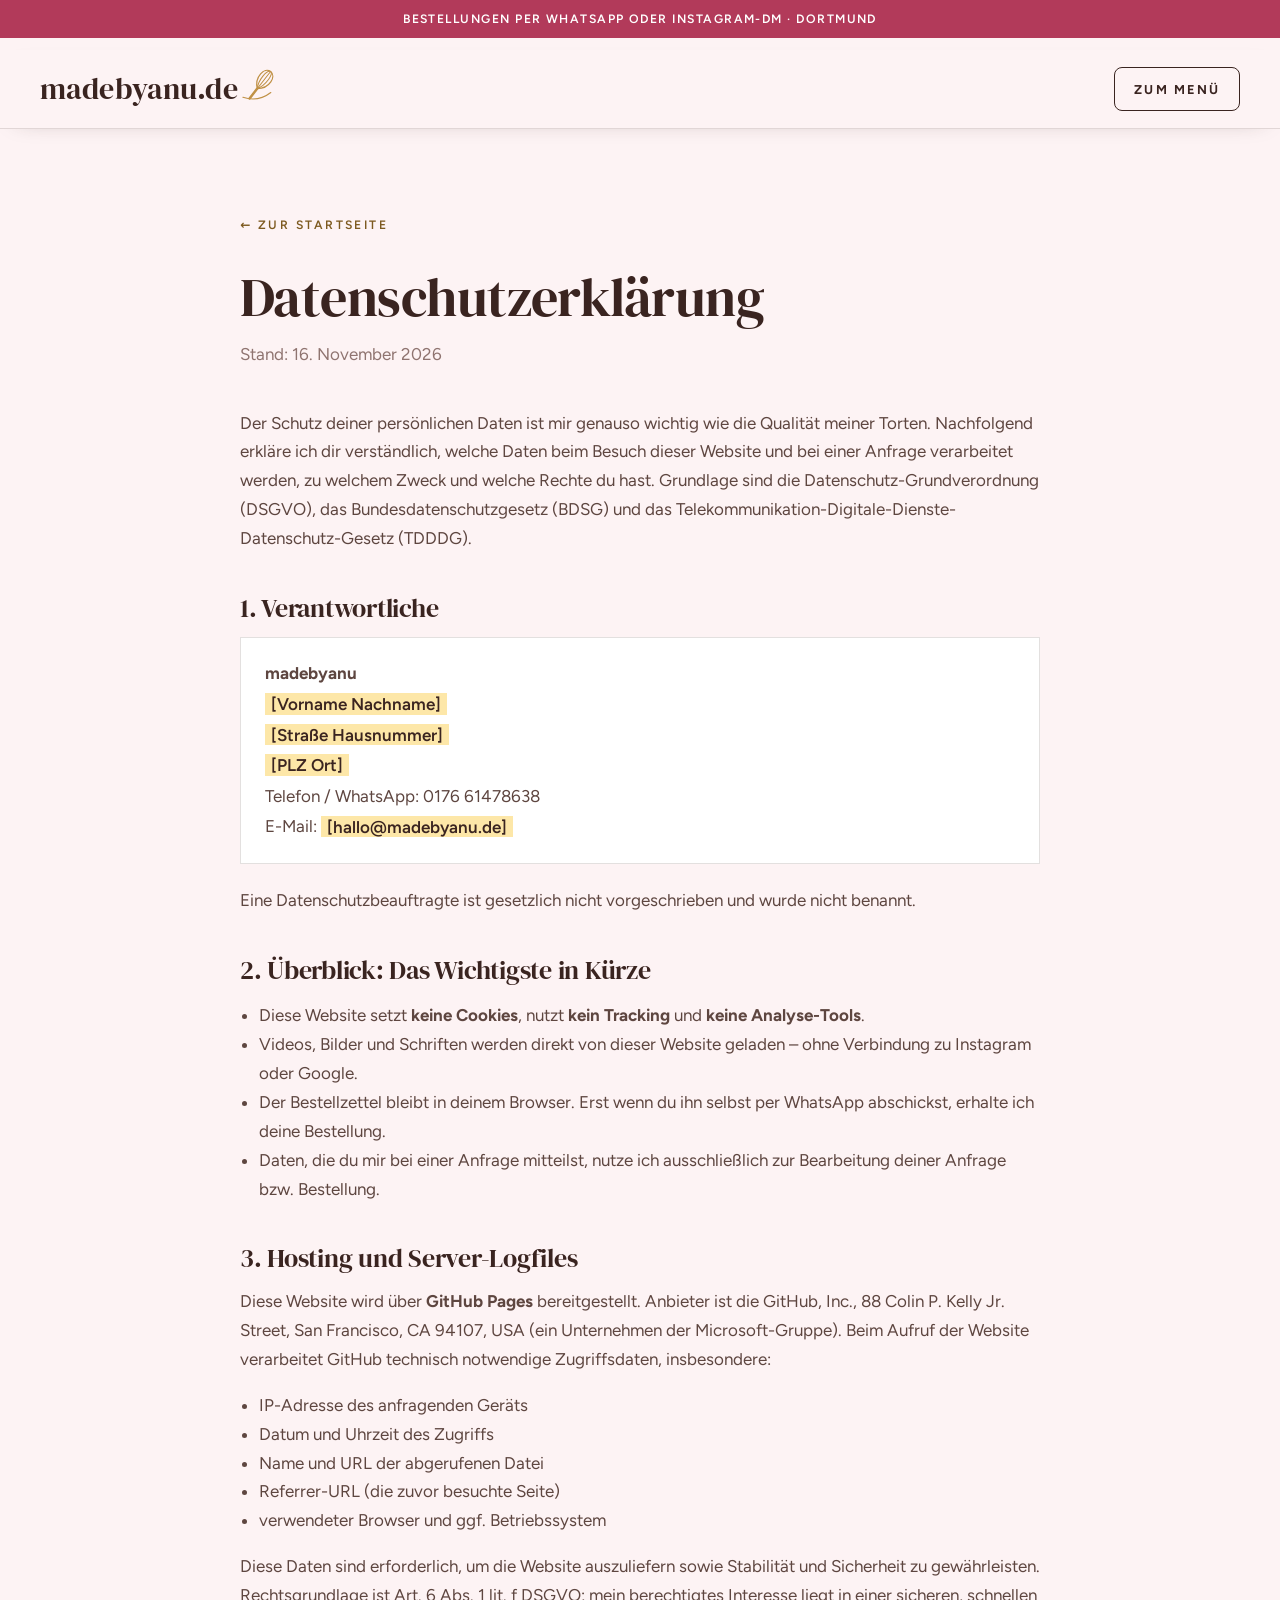
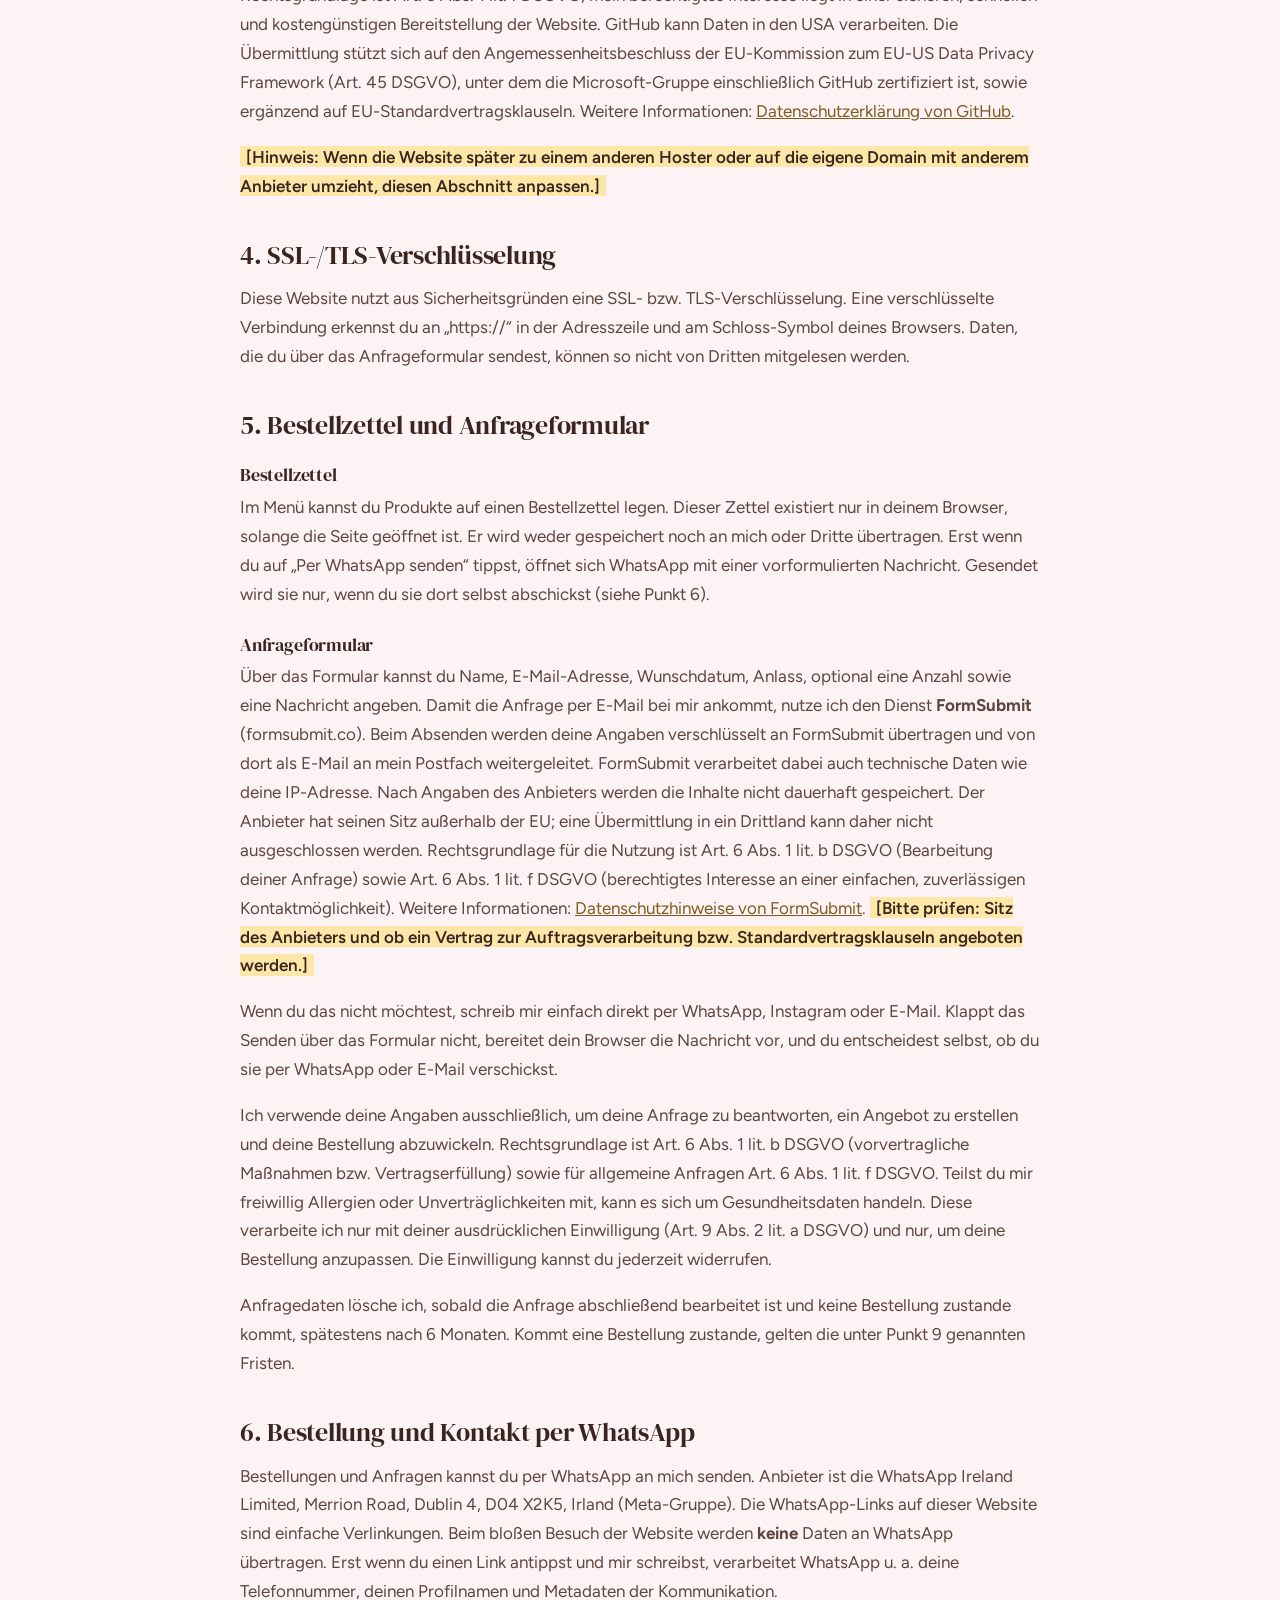
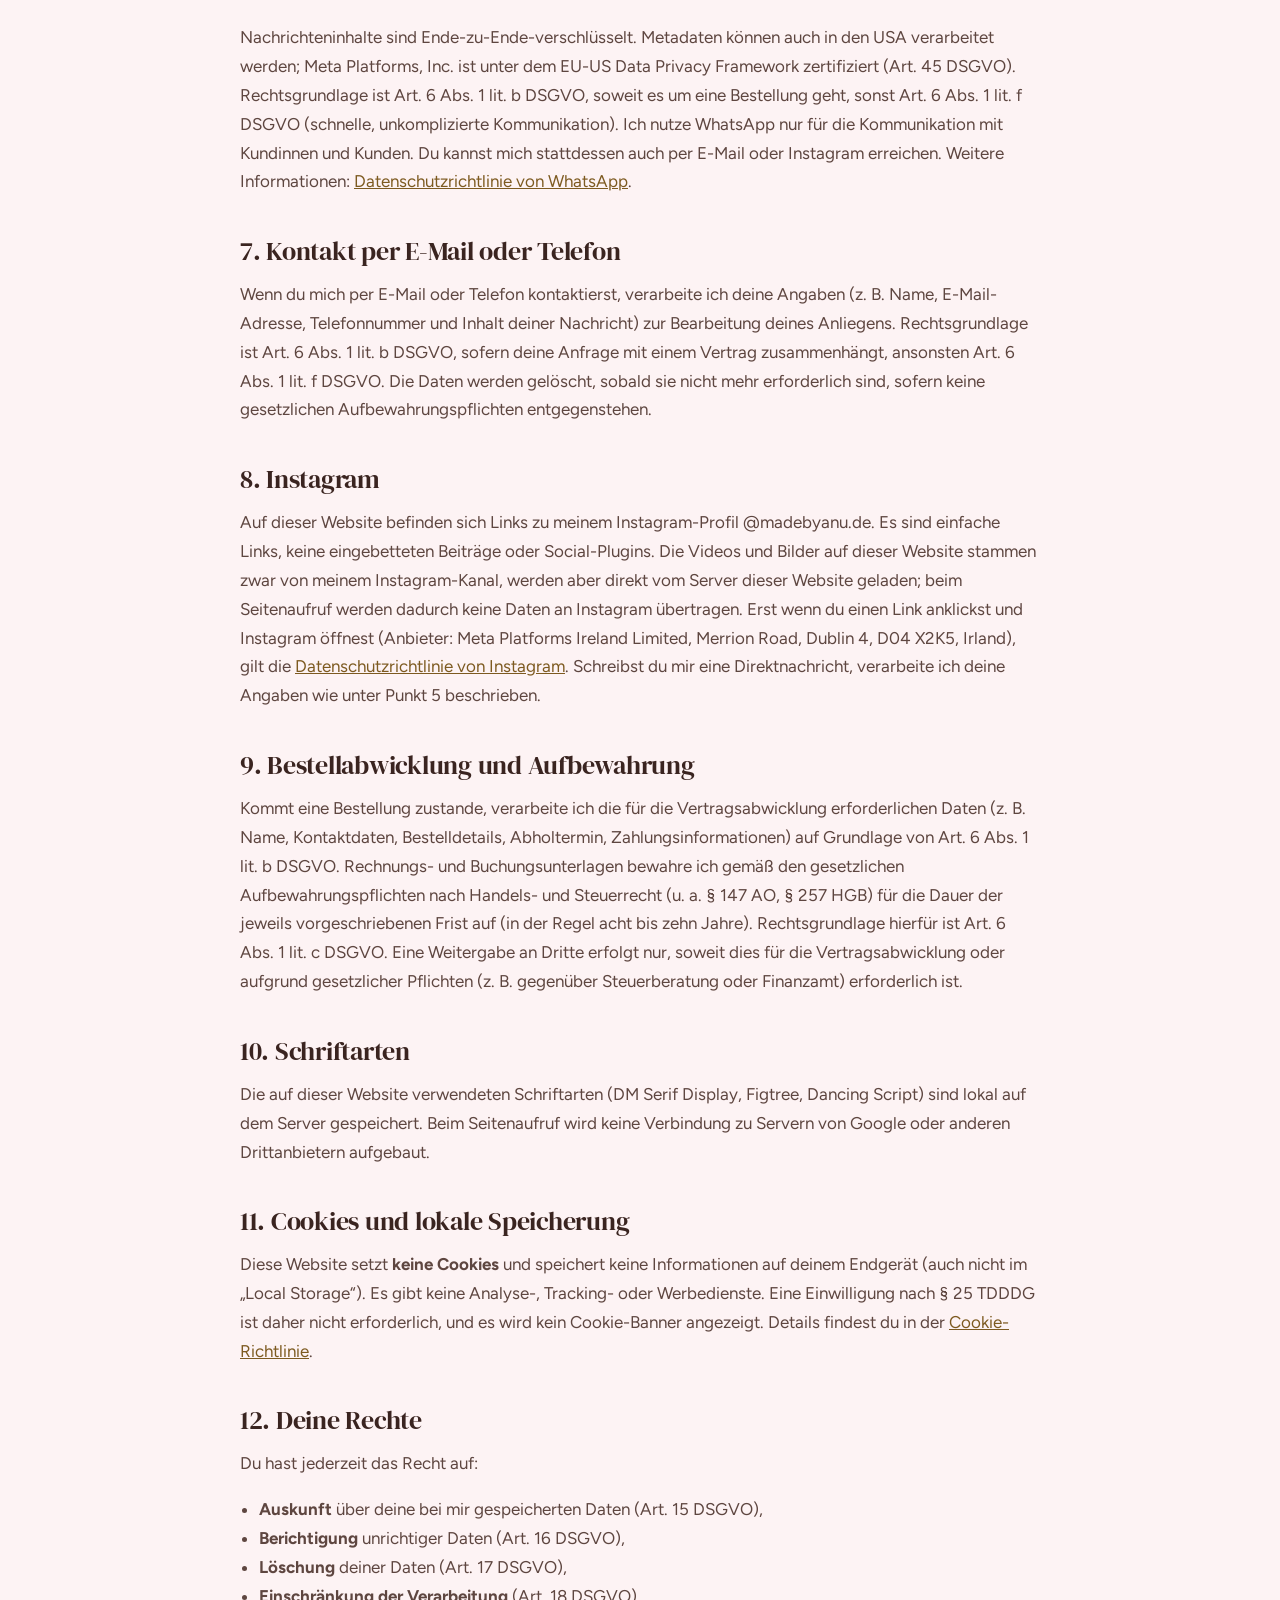
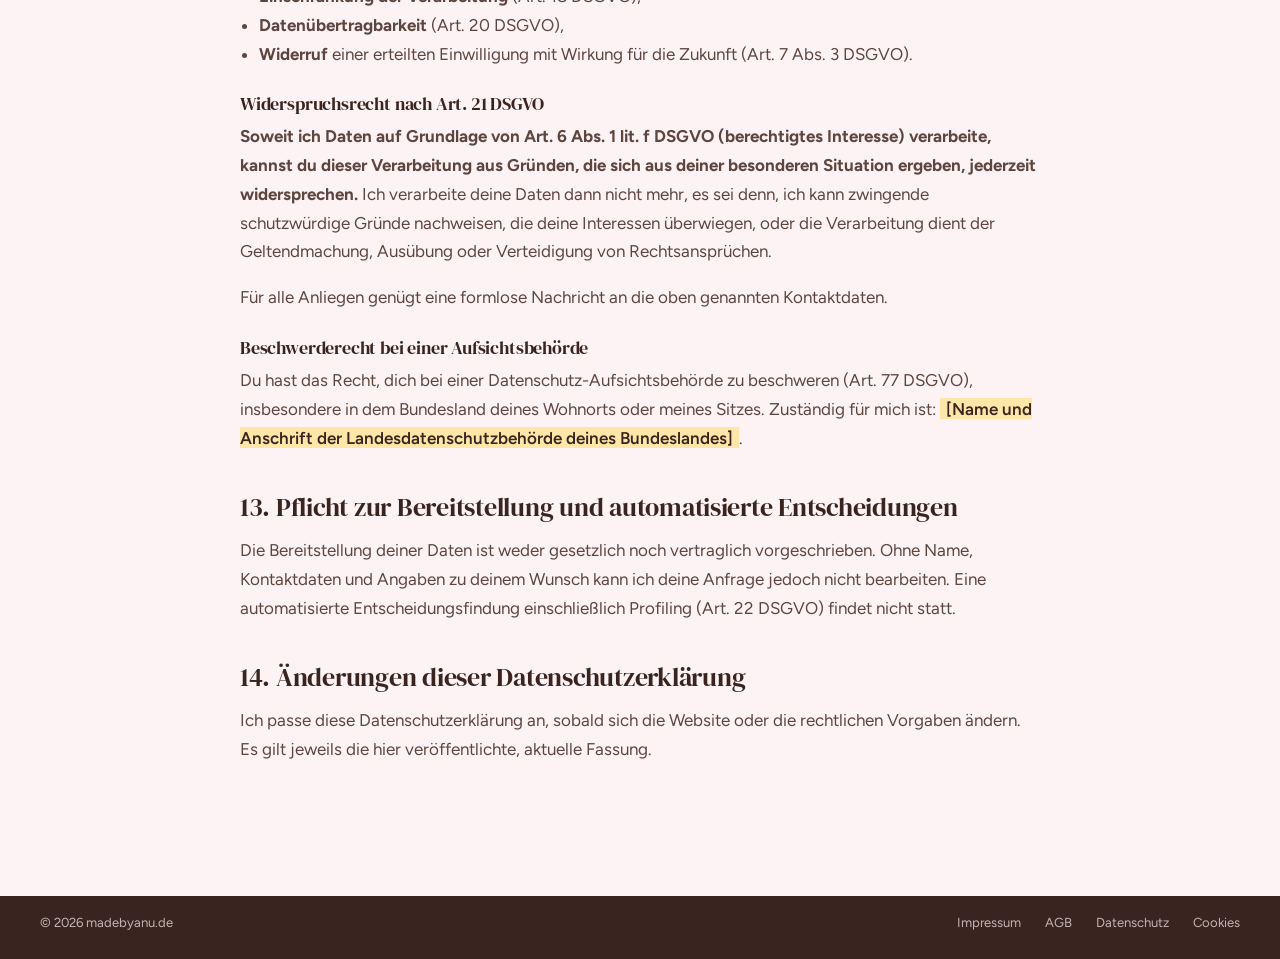
==== commit 5fb93364: "Hero mit fließender Creme, lesbare Schriften, Sahne-Tropfkante, Kontaktformular per FormSubmit Co-Au" ====
--- a/datenschutz.html
+++ b/datenschutz.html
@@ -94,9 +94,18 @@
     <h3>Anfrageformular</h3>
     <p>
       Über das Formular kannst du Name, E-Mail-Adresse, Wunschdatum, Anlass, optional eine Anzahl sowie eine Nachricht angeben.
-      Derzeit werden diese Angaben nicht über die Website versendet oder gespeichert: Nach dem Absenden bereitet dein Browser die Nachricht
-      vor, und du entscheidest selbst, ob du sie per WhatsApp oder E-Mail an mich schickst (siehe Punkte 6 und 7).
-      <span class="placeholder">[Falls später ein Formular-Dienst eingerichtet wird: Anbieter, Anschrift, Auftragsverarbeitungsvertrag und ggf. Drittlandübermittlung hier ergänzen.]</span>
+      Damit die Anfrage per E-Mail bei mir ankommt, nutze ich den Dienst <strong>FormSubmit</strong> (formsubmit.co).
+      Beim Absenden werden deine Angaben verschlüsselt an FormSubmit übertragen und von dort als E-Mail an mein Postfach weitergeleitet.
+      FormSubmit verarbeitet dabei auch technische Daten wie deine IP-Adresse. Nach Angaben des Anbieters werden die Inhalte nicht
+      dauerhaft gespeichert. Der Anbieter hat seinen Sitz außerhalb der EU; eine Übermittlung in ein Drittland kann daher nicht ausgeschlossen
+      werden. Rechtsgrundlage für die Nutzung ist Art. 6 Abs. 1 lit. b DSGVO (Bearbeitung deiner Anfrage) sowie Art. 6 Abs. 1 lit. f DSGVO
+      (berechtigtes Interesse an einer einfachen, zuverlässigen Kontaktmöglichkeit). Weitere Informationen:
+      <a href="https://formsubmit.co/privacy.pdf" target="_blank" rel="noopener">Datenschutzhinweise von FormSubmit</a>.
+      <span class="placeholder">[Bitte prüfen: Sitz des Anbieters und ob ein Vertrag zur Auftragsverarbeitung bzw. Standardvertragsklauseln angeboten werden.]</span>
+    </p>
+    <p>
+      Wenn du das nicht möchtest, schreib mir einfach direkt per WhatsApp, Instagram oder E-Mail. Klappt das Senden über das Formular nicht,
+      bereitet dein Browser die Nachricht vor, und du entscheidest selbst, ob du sie per WhatsApp oder E-Mail verschickst.
     </p>
     <p>
       Ich verwende deine Angaben ausschließlich, um deine Anfrage zu beantworten, ein Angebot zu erstellen und deine Bestellung abzuwickeln.
@@ -155,7 +164,7 @@
 
     <h2>10. Schriftarten</h2>
     <p>
-      Die auf dieser Website verwendeten Schriftarten (Bodoni Moda, Figtree, Pinyon Script) sind lokal auf dem Server gespeichert.
+      Die auf dieser Website verwendeten Schriftarten (DM Serif Display, Figtree, Dancing Script) sind lokal auf dem Server gespeichert.
       Beim Seitenaufruf wird keine Verbindung zu Servern von Google oder anderen Drittanbietern aufgebaut.
     </p>
 
--- a/assets/css/styles.css
+++ b/assets/css/styles.css
@@ -5,10 +5,10 @@
    Handgeschrieben, ohne Framework – Schriften lokal (DSGVO).
    ========================================================================== */
 
-@font-face { font-family: "Bodoni Moda"; src: url("../fonts/bodoni-moda.woff2") format("woff2"); font-weight: 400 900; font-style: normal; font-display: swap; }
-@font-face { font-family: "Bodoni Moda"; src: url("../fonts/bodoni-moda-italic.woff2") format("woff2"); font-weight: 400 900; font-style: italic; font-display: swap; }
+@font-face { font-family: "DM Serif Display"; src: url("../fonts/dm-serif-display.woff2") format("woff2"); font-weight: 400; font-style: normal; font-display: swap; }
+@font-face { font-family: "DM Serif Display"; src: url("../fonts/dm-serif-display-italic.woff2") format("woff2"); font-weight: 400; font-style: italic; font-display: swap; }
 @font-face { font-family: "Figtree"; src: url("../fonts/figtree-latin-wght-normal.woff2") format("woff2"); font-weight: 300 900; font-style: normal; font-display: swap; }
-@font-face { font-family: "Pinyon Script"; src: url("../fonts/pinyon-script.woff2") format("woff2"); font-weight: 400; font-style: normal; font-display: swap; }
+@font-face { font-family: "Dancing Script"; src: url("../fonts/dancing-script.woff2") format("woff2"); font-weight: 400 700; font-style: normal; font-display: swap; }
 
 :root {
   /* Süß & professionell: Milch-Rosé, Himbeere, Schokobraun, Gold */
@@ -28,9 +28,9 @@
   --line: rgba(58, 36, 32, .14);
   --line-strong: rgba(58, 36, 32, .3);
 
-  --display: "Bodoni Moda", "Didot", "Bodoni 72", Georgia, serif;
+  --display: "DM Serif Display", Georgia, "Times New Roman", serif;
   --sans: "Figtree", system-ui, -apple-system, "Segoe UI", sans-serif;
-  --script: "Pinyon Script", "Snell Roundhand", cursive;
+  --script: "Dancing Script", "Segoe Script", cursive;
 
   --wrap: 1200px;
   --gutter: clamp(1.1rem, 4vw, 2.5rem);
@@ -51,7 +51,7 @@
 button, input, textarea { font: inherit; color: inherit; }
 ::selection { background: var(--gold-soft); color: var(--cocoa); }
 p { margin: 0 0 1em; }
-h1, h2, h3, h4 { margin: 0; color: var(--cocoa); font-family: var(--display); font-weight: 600; line-height: 1.12; }
+h1, h2, h3, h4 { margin: 0; color: var(--cocoa); font-family: var(--display); font-weight: 400; line-height: 1.08; letter-spacing: -.01em; }
 
 .wrap { width: min(100% - var(--gutter) * 2, var(--wrap)); margin-inline: auto; }
 .skip-link { position: absolute; left: 1rem; top: -4rem; z-index: 100; background: var(--cocoa); color: var(--paper); padding: .7rem 1.1rem; text-decoration: none; }
@@ -62,7 +62,7 @@
 /* ---------- Typo-Bausteine ---------- */
 .kicker { font-size: .78rem; font-weight: 700; letter-spacing: .26em; text-transform: uppercase; color: var(--berry); margin-bottom: 1rem; }
 .caps { font-family: var(--display); text-transform: uppercase; letter-spacing: .08em; font-weight: 500; }
-.script { font-family: var(--script); font-weight: 400; color: var(--berry); line-height: 1; }
+.script { font-family: var(--script); font-weight: 600; color: var(--berry); line-height: 1; }
 /* Ornament wie auf den Flyern: Linie ✦ Linie */
 .ornament { display: flex; align-items: center; justify-content: center; gap: .9rem; color: var(--gold); margin: 1.1rem auto; max-width: 220px; }
 .ornament::before, .ornament::after { content: ""; flex: 1; height: 1px; background: currentColor; opacity: .7; }
@@ -70,7 +70,7 @@
 .ornament--left { margin-left: 0; justify-content: flex-start; }
 
 .sec-head { text-align: center; max-width: 640px; margin: 0 auto clamp(2.5rem, 5vw, 3.5rem); }
-.sec-head h2 { font-size: clamp(2.1rem, 1.4rem + 2.9vw, 3.7rem); text-transform: uppercase; letter-spacing: .07em; }
+.sec-head h2 { font-size: clamp(2.4rem, 1.5rem + 3.4vw, 4.4rem); letter-spacing: -.01em; }
 .sec-head .sub { font-size: .82rem; font-weight: 600; letter-spacing: .26em; text-transform: uppercase; color: var(--gold-text); margin: 0; }
 .sec-head p.lead { margin-top: 1.2rem; color: var(--cocoa-2); }
 
@@ -100,7 +100,7 @@
 .site-header { position: sticky; top: 0; z-index: 50; background: var(--paper); border-bottom: 1px solid transparent; transition: border-color .3s, box-shadow .3s; }
 .site-header.is-scrolled { border-bottom-color: var(--line); box-shadow: 0 6px 24px -18px rgba(46, 34, 29, .4); }
 .nav { display: flex; align-items: center; justify-content: space-between; gap: 1.5rem; min-height: 78px; }
-.logo { display: inline-flex; align-items: center; text-decoration: none; color: var(--cocoa); font-family: var(--display); font-size: 1.7rem; font-weight: 500; letter-spacing: .005em; position: relative; z-index: 2; }
+.logo { display: inline-flex; align-items: center; text-decoration: none; color: var(--cocoa); font-family: var(--display); font-size: 1.85rem; font-weight: 400; letter-spacing: .005em; position: relative; z-index: 2; }
 .logo .tld { color: var(--cocoa); }
 .logo .whisk { width: 1.3em; height: 1.3em; color: var(--gold); margin-left: .1em; transform: translateY(-.15em); }
 .nav-menu { display: flex; align-items: center; gap: 2rem; }
@@ -120,32 +120,55 @@
 .nav-toggle[aria-expanded="true"] span::before { transform: translateY(6px) rotate(45deg); }
 .nav-toggle[aria-expanded="true"] span::after { transform: translateY(-6px) rotate(-45deg); }
 
-/* ---------- Hero: Text links, Reel rechts ---------- */
-.hero { background: radial-gradient(70% 60% at 30% 40%, #fff 0%, transparent 70%), var(--paper-2); display: grid; grid-template-columns: minmax(0, 1fr) minmax(0, 1fr); min-height: min(calc(100svh - 110px), 820px); border-bottom: 1px solid var(--line); }
-.hero-text { display: flex; flex-direction: column; justify-content: center; padding: clamp(3rem, 6vw, 5rem) clamp(1.5rem, 5vw, 5rem); text-align: center; align-items: center; }
-.hero h1 { font-size: clamp(2.2rem, .9rem + 2.6vw, 3.5rem); max-width: 100%; overflow-wrap: break-word; text-transform: uppercase; letter-spacing: .05em; line-height: 1.08; }
-.hero h1 .kicker { display: block; font-family: var(--sans); font-size: .74rem; letter-spacing: .28em; line-height: 1.6; margin-bottom: 1.4rem; }
-.hero h1 .amp { font-style: italic; text-transform: none; color: var(--berry); font-weight: 500; }
-.hero .tagline { font-size: .86rem; font-weight: 700; letter-spacing: .3em; text-transform: uppercase; color: var(--berry); margin: 0; }
-.hero-lead { max-width: 31rem; margin: 1.6rem auto 2rem; color: var(--cocoa-2); font-size: 1.12rem; }
-.hero-cta { display: flex; flex-wrap: wrap; justify-content: center; gap: .8rem; }
-.hero-note { margin-top: 2.2rem; font-size: 1.9rem; }
-.hero-media { position: relative; overflow: hidden; background: var(--cocoa) url("../reels/dubai-schokolade-hd.jpg") 50% 100% / cover; }
-.hero-media video { position: absolute; inset: 0; width: 100%; height: 100%; object-fit: cover; object-position: 50% 100%; }
-.hero-media figcaption { position: absolute; left: 1.5rem; bottom: 1.4rem; color: var(--paper); font-size: .72rem; letter-spacing: .22em; text-transform: uppercase; text-shadow: 0 1px 10px rgba(0,0,0,.5); }
-.hero-media figcaption .script { color: var(--gold-soft); font-size: 1.9rem; text-transform: none; letter-spacing: 0; display: block; }
-.video-toggle { position: absolute; right: 1.2rem; bottom: 1.2rem; width: 42px; height: 42px; border-radius: 50%; border: 1px solid rgba(255,255,255,.6); background: rgba(0,0,0,.25); color: #fff; cursor: pointer; display: grid; place-items: center; }
+/* ---------- Hero: fließende Creme + Produkte ---------- */
+.hero { position: relative; overflow: hidden; isolation: isolate; background: var(--paper-2) url("../video/creme.jpg") center / cover;
+  min-height: min(calc(100svh - 110px), 860px); display: flex; align-items: center; padding: clamp(2.5rem, 5vw, 4rem) 0 clamp(4rem, 7vw, 6rem); }
+.hero-bg { position: absolute; inset: 0; width: 100%; height: 100%; object-fit: cover; z-index: -2; }
+.hero::before { content: ""; position: absolute; inset: 0; z-index: -1; pointer-events: none;
+  background: linear-gradient(100deg, rgba(255, 246, 241, .93) 0%, rgba(255, 246, 241, .78) 38%, rgba(255, 246, 241, .15) 66%, rgba(255, 246, 241, 0) 100%); }
+.hero-grid { display: grid; grid-template-columns: minmax(0, 1.1fr) minmax(0, .9fr); gap: clamp(2rem, 4vw, 4rem); align-items: center; }
+.hero-badge { display: inline-block; margin: 0 0 1.4rem; padding: .5rem 1.1rem; border-radius: 99px; background: #fff; color: var(--berry); font-size: .82rem; font-weight: 700; letter-spacing: .14em; text-transform: uppercase; box-shadow: 0 8px 24px -14px rgba(178, 58, 90, .6); }
+.hero h1 { font-size: clamp(2.9rem, 1.3rem + 5vw, 6rem); line-height: 1; letter-spacing: -.02em; color: var(--cocoa); }
+.hero h1 em { display: block; font-style: italic; color: var(--berry); }
+.hero-lead { max-width: 33rem; margin: 1.5rem 0 2rem; font-size: clamp(1.08rem, 1rem + .3vw, 1.22rem); line-height: 1.65; color: var(--cocoa); }
+.hero-cta { display: flex; flex-wrap: wrap; gap: .8rem; }
+.btn--big { min-height: 58px; padding: 1rem 2rem; font-size: .86rem; }
+.hero .btn--line { --bg: rgba(255,255,255,.7); }
+.hero .btn--line:hover { --bg: var(--cocoa); }
+.hero-proof { display: flex; flex-wrap: wrap; gap: 1.6rem 2.4rem; list-style: none; margin: 2.4rem 0 0; padding: 0; }
+.hero-proof li { font-size: .9rem; color: var(--cocoa-2); line-height: 1.3; }
+.hero-proof strong { display: block; font-family: var(--display); font-weight: 400; font-size: 2rem; color: var(--berry); }
+.hero-visual { position: relative; height: clamp(460px, 44vw, 600px); }
+.reel-main { position: absolute; left: 50%; top: 50%; margin: 0; width: clamp(220px, 21vw, 300px); aspect-ratio: 9 / 16; transform: translate(-50%, -50%) rotate(3deg);
+  border-radius: 30px; overflow: hidden; border: 8px solid #fff; background: var(--cocoa); box-shadow: 0 40px 80px -30px rgba(58, 36, 32, .6); z-index: 2; }
+.reel-main video { width: 100%; height: 100%; object-fit: cover; object-position: 50% 100%; }
+.reel-main figcaption { position: absolute; left: .7rem; right: .7rem; bottom: .7rem; padding: .45rem .8rem; border-radius: 99px; background: rgba(255,255,255,.92); color: var(--cocoa); font-size: .78rem; font-weight: 700; text-align: center; }
+.float-card { position: absolute; width: clamp(130px, 12vw, 170px); aspect-ratio: 4 / 5; border-radius: 22px; overflow: hidden; border: 6px solid #fff; background: #fff; text-decoration: none;
+  box-shadow: 0 26px 50px -24px rgba(58, 36, 32, .55); z-index: 3; animation: bob 6s ease-in-out infinite; }
+.float-card img { width: 100%; height: 100%; object-fit: cover; }
+.float-card span { position: absolute; left: 0; right: 0; bottom: 0; padding: .9rem .6rem .5rem; background: linear-gradient(to top, rgba(58,36,32,.8), transparent); color: #fff; font-size: .74rem; font-weight: 700; text-align: center; }
+.float-card.f1 { left: 2%; top: 10%; --r: -7deg; }
+.float-card.f2 { right: 0; bottom: 8%; --r: 6deg; animation-delay: -3s; }
+@keyframes bob { 0%, 100% { transform: translateY(0) rotate(var(--r)); } 50% { transform: translateY(-12px) rotate(var(--r)); } }
+.price-burst { position: absolute; right: 6%; top: 4%; z-index: 4; width: 116px; height: 116px; border-radius: 50%; background: var(--berry); color: #fff; text-decoration: none;
+  display: flex; flex-direction: column; align-items: center; justify-content: center; transform: rotate(-10deg); box-shadow: 0 18px 36px -16px rgba(178, 58, 90, .8); outline: 2px dashed rgba(255,255,255,.6); outline-offset: -9px; }
+.price-burst small { font-size: .66rem; font-weight: 700; letter-spacing: .14em; text-transform: uppercase; }
+.price-burst b { font-family: var(--display); font-weight: 400; font-size: 2.1rem; line-height: 1; margin: .1rem 0; }
+.video-toggle { position: absolute; right: clamp(1rem, 3vw, 2rem); bottom: clamp(1.2rem, 3vw, 2rem); z-index: 5; width: 42px; height: 42px; border-radius: 50%; border: 0; background: rgba(255,255,255,.85); color: var(--cocoa); cursor: pointer; display: grid; place-items: center; }
 .video-toggle svg { width: 15px; height: 15px; }
 .video-toggle .i-play { display: none; }
 .video-toggle[aria-pressed="true"] .i-play { display: block; }
 .video-toggle[aria-pressed="true"] .i-pause { display: none; }
 
 /* ---------- Versprechen (wie Flyer-Fußzeile) ---------- */
-.promise { background: var(--cocoa); color: #fff; }
+.promise { position: relative; background: var(--cocoa); color: #fff; padding-top: clamp(2.6rem, 4vw, 3.4rem); }
+.promise .drip { position: absolute; left: 0; top: -1px; width: 100%; height: clamp(40px, 5vw, 70px); fill: #fff6f1; pointer-events: none; }
+.hero::after { content: ""; position: absolute; left: 0; right: 0; bottom: 0; height: 90px; z-index: -1; pointer-events: none; background: linear-gradient(to bottom, rgba(255,246,241,0), #fff6f1); }
+.promise li { position: relative; z-index: 1; }
 .promise ul { display: grid; grid-template-columns: repeat(3, 1fr); list-style: none; margin: 0; padding: 0; }
 .promise li { display: flex; align-items: center; justify-content: center; gap: .9rem; padding: 1.5rem 1rem; font-size: .78rem; font-weight: 700; letter-spacing: .16em; text-transform: uppercase; color: #fff; }
 .promise li + li { border-left: 1px solid rgba(255,255,255,.15); }
-.promise svg { width: 36px; height: 36px; color: var(--cocoa); flex: none; padding: 8px; background: var(--blush); border-radius: 50%; }
+.promise li svg { width: 36px; height: 36px; color: var(--cocoa); flex: none; padding: 8px; background: var(--blush); border-radius: 50%; }
 
 /* ---------- Sektionen ---------- */
 .section { padding: var(--section) 0; }
@@ -162,15 +185,15 @@
 .menu-visual { margin: 0; position: sticky; top: 120px; }
 .menu-visual img { width: 100%; height: auto; border-radius: var(--radius); box-shadow: 0 30px 60px -30px rgba(178, 58, 90, .45); }
 .menu-visual figcaption { margin-top: .8rem; font-size: .8rem; color: var(--mute); text-align: center; }
-.menu-list h3 { font-size: clamp(1.6rem, 1.2rem + 1.4vw, 2.3rem); text-transform: uppercase; letter-spacing: .07em; }
+.menu-list h3 { font-size: clamp(1.6rem, 1.2rem + 1.4vw, 2.3rem); letter-spacing: -.01em; }
 .menu-note { margin: .6rem 0 1.6rem; color: var(--cocoa-2); }
 .menu-list ul { list-style: none; margin: 0; padding: 0; }
 /* Speisekarten-Zeile: Name ........ Preis */
 .dish { padding: 1rem 0; border-bottom: 1px solid var(--line); }
 .dish-head { display: flex; align-items: baseline; gap: .7rem; }
-.dish-name { font-family: var(--display); font-size: 1.22rem; font-weight: 600; color: var(--cocoa); text-transform: uppercase; letter-spacing: .06em; }
+.dish-name { font-family: var(--display); font-size: 1.45rem; font-weight: 400; color: var(--cocoa); }
 .dish-dots { flex: 1; min-width: 1.5rem; border-bottom: 2px dotted var(--blush); transform: translateY(-.3em); }
-.dish-price { font-family: var(--display); font-size: 1.25rem; font-weight: 600; color: var(--berry); white-space: nowrap; font-variant-numeric: lining-nums tabular-nums; }
+.dish-price { font-family: var(--display); font-size: 1.4rem; font-weight: 400; color: var(--berry); white-space: nowrap; font-variant-numeric: lining-nums tabular-nums; }
 .dish-price.ask { font-family: var(--sans); font-size: .74rem; letter-spacing: .14em; text-transform: uppercase; color: var(--mute); }
 .dish-desc { display: flex; align-items: center; gap: .6rem; margin: .25rem 0 0; font-size: .98rem; color: var(--cocoa-2); padding-right: 3.2rem; }
 .dish-tag { font-family: var(--sans); font-size: .66rem; font-weight: 700; letter-spacing: .12em; text-transform: uppercase; color: #fff; background: var(--berry); padding: .2rem .55rem; border-radius: 99px; line-height: 1.4; white-space: nowrap; }
@@ -185,13 +208,13 @@
 .boxes { display: grid; grid-template-columns: minmax(0, 1fr) minmax(0, 1fr); gap: clamp(2rem, 6vw, 6rem); align-items: center; }
 .boxes figure { margin: 0; }
 .boxes img { width: 100%; height: auto; border-radius: var(--radius); box-shadow: 0 30px 60px -30px rgba(178, 58, 90, .5); }
-.boxes h2 { font-size: clamp(1.9rem, 1.3rem + 2.4vw, 3.1rem); text-transform: uppercase; letter-spacing: .06em; }
+.boxes h2 { font-size: clamp(1.9rem, 1.3rem + 2.4vw, 3.1rem); letter-spacing: -.01em; }
 .boxes .script { font-size: clamp(1.8rem, 1.4rem + 1.4vw, 2.6rem); margin: .4rem 0 1rem; }
 .boxes p { max-width: 30rem; }
 .box-facts { list-style: none; padding: 0; margin: 1.6rem 0 2rem; display: grid; gap: .6rem; }
 .box-facts li { display: flex; align-items: center; gap: .8rem; font-size: .8rem; letter-spacing: .14em; text-transform: uppercase; color: var(--cocoa); }
 .box-facts li::before { content: "♡"; color: var(--berry); font-size: .9rem; }
-.price-tag { display: inline-block; font-family: var(--display); font-weight: 600; font-size: 3rem; color: var(--berry); margin-right: 1.4rem; vertical-align: middle; }
+.price-tag { display: inline-block; font-family: var(--display); font-weight: 400; font-size: 3.4rem; color: var(--berry); margin-right: 1.4rem; vertical-align: middle; }
 .price-tag small { font-family: var(--sans); font-size: .72rem; letter-spacing: .18em; text-transform: uppercase; color: var(--mute); display: block; margin-bottom: -.2rem; }
 .box-cta { display: flex; flex-wrap: wrap; align-items: center; gap: 1rem 1.4rem; }
 
@@ -201,7 +224,7 @@
 .reel-card video { width: 100%; height: 100%; object-fit: cover; transition: transform 1.2s var(--ease); }
 .reel-card a:hover video { transform: scale(1.04); }
 .reel-label { position: absolute; inset: auto 0 0; padding: 3rem .9rem .9rem; background: linear-gradient(to top, rgba(30, 20, 16, .75), transparent); color: var(--paper); }
-.reel-label strong { display: block; font-family: var(--display); font-weight: 500; font-size: .95rem; text-transform: uppercase; letter-spacing: .07em; }
+.reel-label strong { display: block; font-family: var(--display); font-weight: 400; font-size: 1.25rem; }
 .reel-label small { font-size: .78rem; opacity: .85; }
 .reels-more { text-align: center; margin-top: 2.5rem; }
 
@@ -212,20 +235,20 @@
 .about-photos img { height: auto; border-radius: var(--radius); }
 .about-photos .p1 { width: 82%; }
 .about-photos .p2 { aspect-ratio: 4 / 5; object-fit: cover; position: absolute; right: 0; bottom: 0; width: 52%; border: 8px solid var(--paper); box-shadow: 0 20px 40px -24px rgba(46, 34, 29, .45); }
-.about h2 { font-size: clamp(1.9rem, 1.3rem + 2.4vw, 3.1rem); text-transform: uppercase; letter-spacing: .06em; margin-bottom: .2rem; }
-.about .intro { font-family: var(--display); font-style: italic; font-size: clamp(1.2rem, 1.05rem + .5vw, 1.45rem); line-height: 1.5; color: var(--cocoa); margin: 1.4rem 0; }
+.about h2 { font-size: clamp(1.9rem, 1.3rem + 2.4vw, 3.1rem); letter-spacing: -.01em; margin-bottom: .2rem; }
+.about .intro { font-family: var(--display); font-style: italic; font-weight: 400; font-size: clamp(1.2rem, 1.05rem + .5vw, 1.45rem); line-height: 1.5; color: var(--cocoa); margin: 1.4rem 0; }
 .signature { font-size: 2.6rem; margin-top: 1.4rem; display: block; }
 
 /* ---------- Teilregeln ---------- */
 .share { display: grid; grid-template-columns: auto minmax(0, 1fr); gap: clamp(2rem, 5vw, 4rem); align-items: center; max-width: 900px; margin-inline: auto; }
 .share img { width: min(300px, 70vw); height: auto; border-radius: var(--radius); box-shadow: 0 30px 60px -30px rgba(58,36,32,.45); transform: rotate(-2deg); }
-.share h2 { font-size: clamp(1.7rem, 1.2rem + 1.8vw, 2.6rem); text-transform: uppercase; letter-spacing: .06em; }
+.share h2 { font-size: clamp(1.7rem, 1.2rem + 1.8vw, 2.6rem); letter-spacing: -.01em; }
 .share .script { font-size: 2.2rem; margin: .3rem 0 1rem; }
 
 /* ---------- FAQ ---------- */
 .faq { max-width: 820px; margin-inline: auto; border-top: 1px solid var(--line); }
 .faq details { border-bottom: 1px solid var(--line); }
-.faq summary { list-style: none; cursor: pointer; display: flex; justify-content: space-between; align-items: center; gap: 1rem; padding: 1.3rem 0; font-family: var(--display); font-weight: 600; font-size: 1.25rem; color: var(--cocoa); }
+.faq summary { list-style: none; cursor: pointer; display: flex; justify-content: space-between; align-items: center; gap: 1rem; padding: 1.3rem 0; font-family: var(--display); font-weight: 400; font-size: 1.4rem; color: var(--cocoa); }
 .faq summary::-webkit-details-marker { display: none; }
 .faq summary::after { content: "+"; font-family: var(--sans); font-size: 1.5rem; color: var(--berry); transition: transform .3s var(--ease); }
 .faq details[open] summary::after { transform: rotate(45deg); }
@@ -233,7 +256,7 @@
 
 /* ---------- Kontakt ---------- */
 .contact { display: grid; grid-template-columns: minmax(0, 5fr) minmax(0, 7fr); gap: clamp(2rem, 6vw, 6rem); align-items: start; }
-.contact h2 { font-size: clamp(1.9rem, 1.3rem + 2.4vw, 3.1rem); text-transform: uppercase; letter-spacing: .06em; }
+.contact h2 { font-size: clamp(1.9rem, 1.3rem + 2.4vw, 3.1rem); letter-spacing: -.01em; }
 .contact-ways { list-style: none; padding: 0; margin: 2rem 0 0; border-top: 1px solid var(--line); }
 .contact-ways li { border-bottom: 1px solid var(--line); }
 .contact-ways a, .contact-ways .contact-static { display: flex; align-items: center; gap: 1rem; padding: 1.1rem 0; text-decoration: none; color: var(--cocoa); }
@@ -270,7 +293,7 @@
 .form-success[hidden] { display: none; }
 .success-ico { width: 64px; height: 64px; margin: 0 auto 1.2rem; display: grid; place-items: center; background: var(--paper-2); border-radius: 50%; color: var(--berry); }
 .success-ico svg { width: 26px; height: 26px; }
-.form-success h3 { font-size: 2rem; margin-bottom: .8rem; }
+.form-success h3 { font-size: 2.2rem; margin-bottom: .8rem; }
 .form-success h3 em { color: var(--gold-text); }
 .btn-row { display: flex; flex-wrap: wrap; gap: .7rem; justify-content: center; margin-top: 1.6rem; }
 
@@ -278,7 +301,7 @@
 .final-cta { background: var(--berry); color: #fff; text-align: center; padding: clamp(3.5rem, 7vw, 5.5rem) var(--gutter); position: relative; overflow: hidden; }
 .final-cta::before, .final-cta::after { content: "♡"; position: absolute; font-size: 14rem; line-height: 1; color: rgba(255,255,255,.07); }
 .final-cta::before { left: -2rem; top: -3rem; } .final-cta::after { right: -1.5rem; bottom: -5rem; }
-.final-cta h2 { color: #fff; font-size: clamp(2.1rem, 1.4rem + 3vw, 3.8rem); text-transform: uppercase; letter-spacing: .06em; }
+.final-cta h2 { color: #fff; font-size: clamp(2.1rem, 1.4rem + 3vw, 3.8rem); letter-spacing: -.01em; }
 .final-cta .script { color: #fff; font-size: clamp(2rem, 1.5rem + 2vw, 3rem); margin: .3rem auto 1rem; }
 .final-cta p { max-width: 34rem; margin: 0 auto 2rem; color: rgba(255,255,255,.9); font-size: 1.1rem; }
 .final-cta .btn { --bg: #fff; --fg: var(--berry); --bd: #fff; }
@@ -306,7 +329,7 @@
 .order-summary { display: flex; align-items: center; gap: .8rem; border: 0; background: none; color: inherit; cursor: pointer; padding: .4rem 0; text-align: left; }
 .order-summary svg { width: 22px; height: 22px; color: var(--gold-soft); flex: none; }
 #order-count { font-size: .76rem; font-weight: 600; letter-spacing: .18em; text-transform: uppercase; white-space: nowrap; }
-#order-total { font-family: var(--display); font-size: 1.15rem; color: var(--gold-soft); white-space: nowrap; }
+#order-total { font-family: var(--display); font-size: 1.3rem; color: var(--gold-soft); white-space: nowrap; }
 .order-summary .toggle-hint { font-size: .8rem; color: rgba(245, 236, 231, .6); text-decoration: underline; }
 .order-list { border-bottom: 1px solid rgba(245, 236, 231, .14); padding: .8rem 0; max-height: 40vh; overflow: auto; }
 .order-list[hidden] { display: none; }
@@ -333,7 +356,7 @@
 /* ---------- Rechtliche Seiten ---------- */
 .legal { padding: clamp(3rem, 7vw, 5rem) 0 var(--section); }
 .legal .wrap { max-width: 800px; }
-.legal h1 { font-size: clamp(2.2rem, 1.6rem + 2.4vw, 3.4rem); text-transform: uppercase; letter-spacing: .06em; margin-bottom: .8rem; }
+.legal h1 { font-size: clamp(2.2rem, 1.6rem + 2.4vw, 3.4rem); letter-spacing: -.01em; margin-bottom: .8rem; }
 .legal .meta { color: var(--mute); margin-bottom: 2.5rem; }
 .legal h2 { font-size: clamp(1.3rem, 1.15rem + .6vw, 1.6rem); margin: 2.6rem 0 .9rem; }
 .legal h3 { font-size: 1.15rem; margin: 1.6rem 0 .5rem; }
@@ -361,9 +384,13 @@
   .nav-menu .ig-btn .ig-label { display: inline; }
   body.menu-open { overflow: hidden; }
 
-  .hero { grid-template-columns: minmax(0, 1fr); min-height: 0; }
-  .hero-media { order: -1; height: 62svh; min-height: 420px; }
-  .hero-media video { object-position: 50% 100%; }
+  .hero { min-height: 0; }
+  .hero::before { background: linear-gradient(to bottom, rgba(255, 246, 241, .9) 0%, rgba(255, 246, 241, .78) 55%, rgba(255, 246, 241, .35) 100%); }
+  .hero-grid { grid-template-columns: minmax(0, 1fr); }
+  .hero-text { text-align: center; }
+  .hero-lead { margin-inline: auto; }
+  .hero-cta, .hero-proof { justify-content: center; }
+  .hero-visual { height: 470px; max-width: 460px; width: 100%; margin: 0 auto; }
   .menu-panel, .boxes, .about, .contact { grid-template-columns: 1fr; }
   .menu-visual { position: static; max-width: 420px; margin-inline: auto; }
   .boxes figure { max-width: 460px; }
@@ -374,8 +401,10 @@
 @media (max-width: 640px) {
   .topbar { font-size: .66rem; letter-spacing: .1em; }
   .nav { min-height: 66px; }
-  .hero h1 { font-size: clamp(1.75rem, 8.2vw, 2.3rem); letter-spacing: .03em; }
-  .hero .tagline { letter-spacing: .22em; font-size: .72rem; }
+  .hero h1 { font-size: clamp(2.5rem, 11vw, 3.4rem); }
+  .hero-proof { gap: 1rem 1.6rem; }
+  .hero-proof strong { font-size: 1.6rem; }
+  .btn--big { width: 100%; }
   .logo { font-size: 1.35rem; }
   .promise ul { grid-template-columns: 1fr; }
   .promise li { justify-content: flex-start; padding: .9rem 0; }
@@ -396,6 +425,7 @@
   .order-inner .btn { padding: .7rem 1rem; letter-spacing: .12em; }
 }
 @media (prefers-reduced-motion: reduce) {
+  .float-card { animation: none; transform: rotate(var(--r)); }
   html { scroll-behavior: auto; }
   *, *::before, *::after { animation-duration: .001ms !important; transition-duration: .001ms !important; }
   .reveal { opacity: 1; transform: none; }
